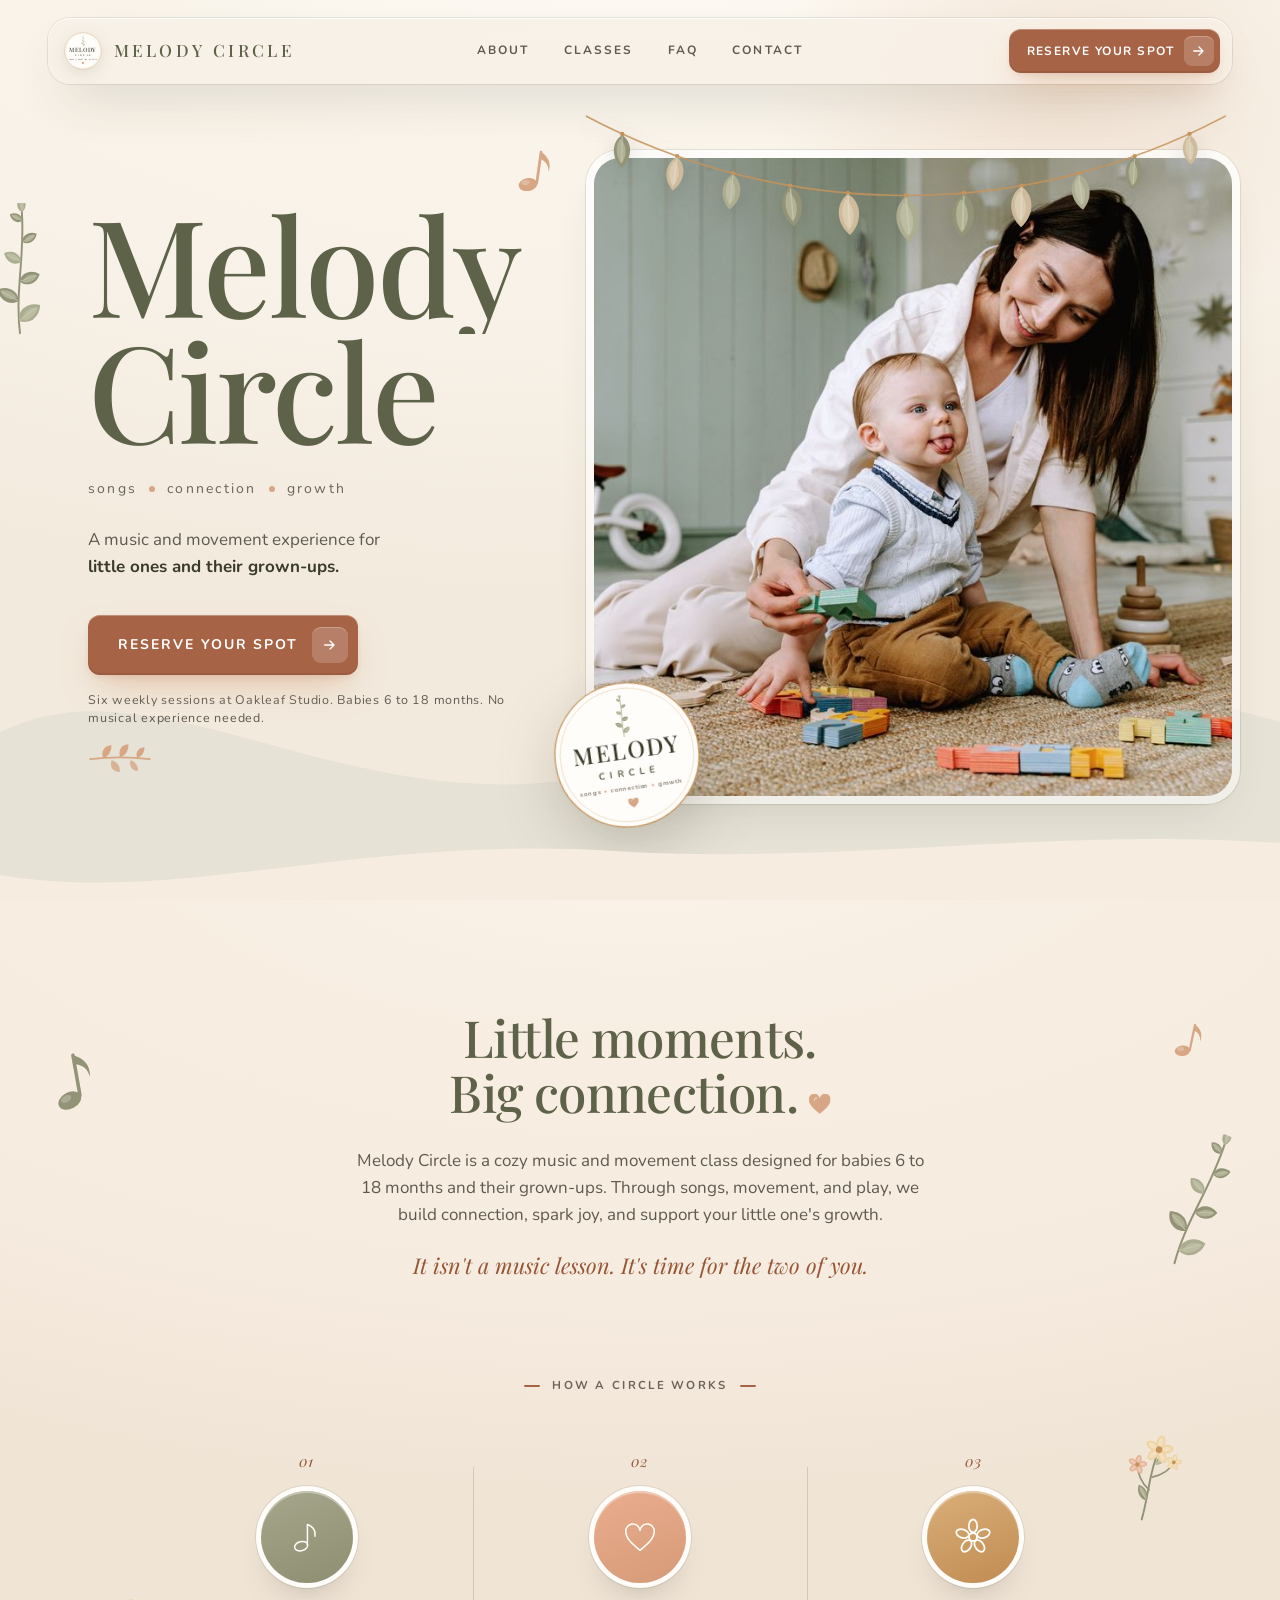
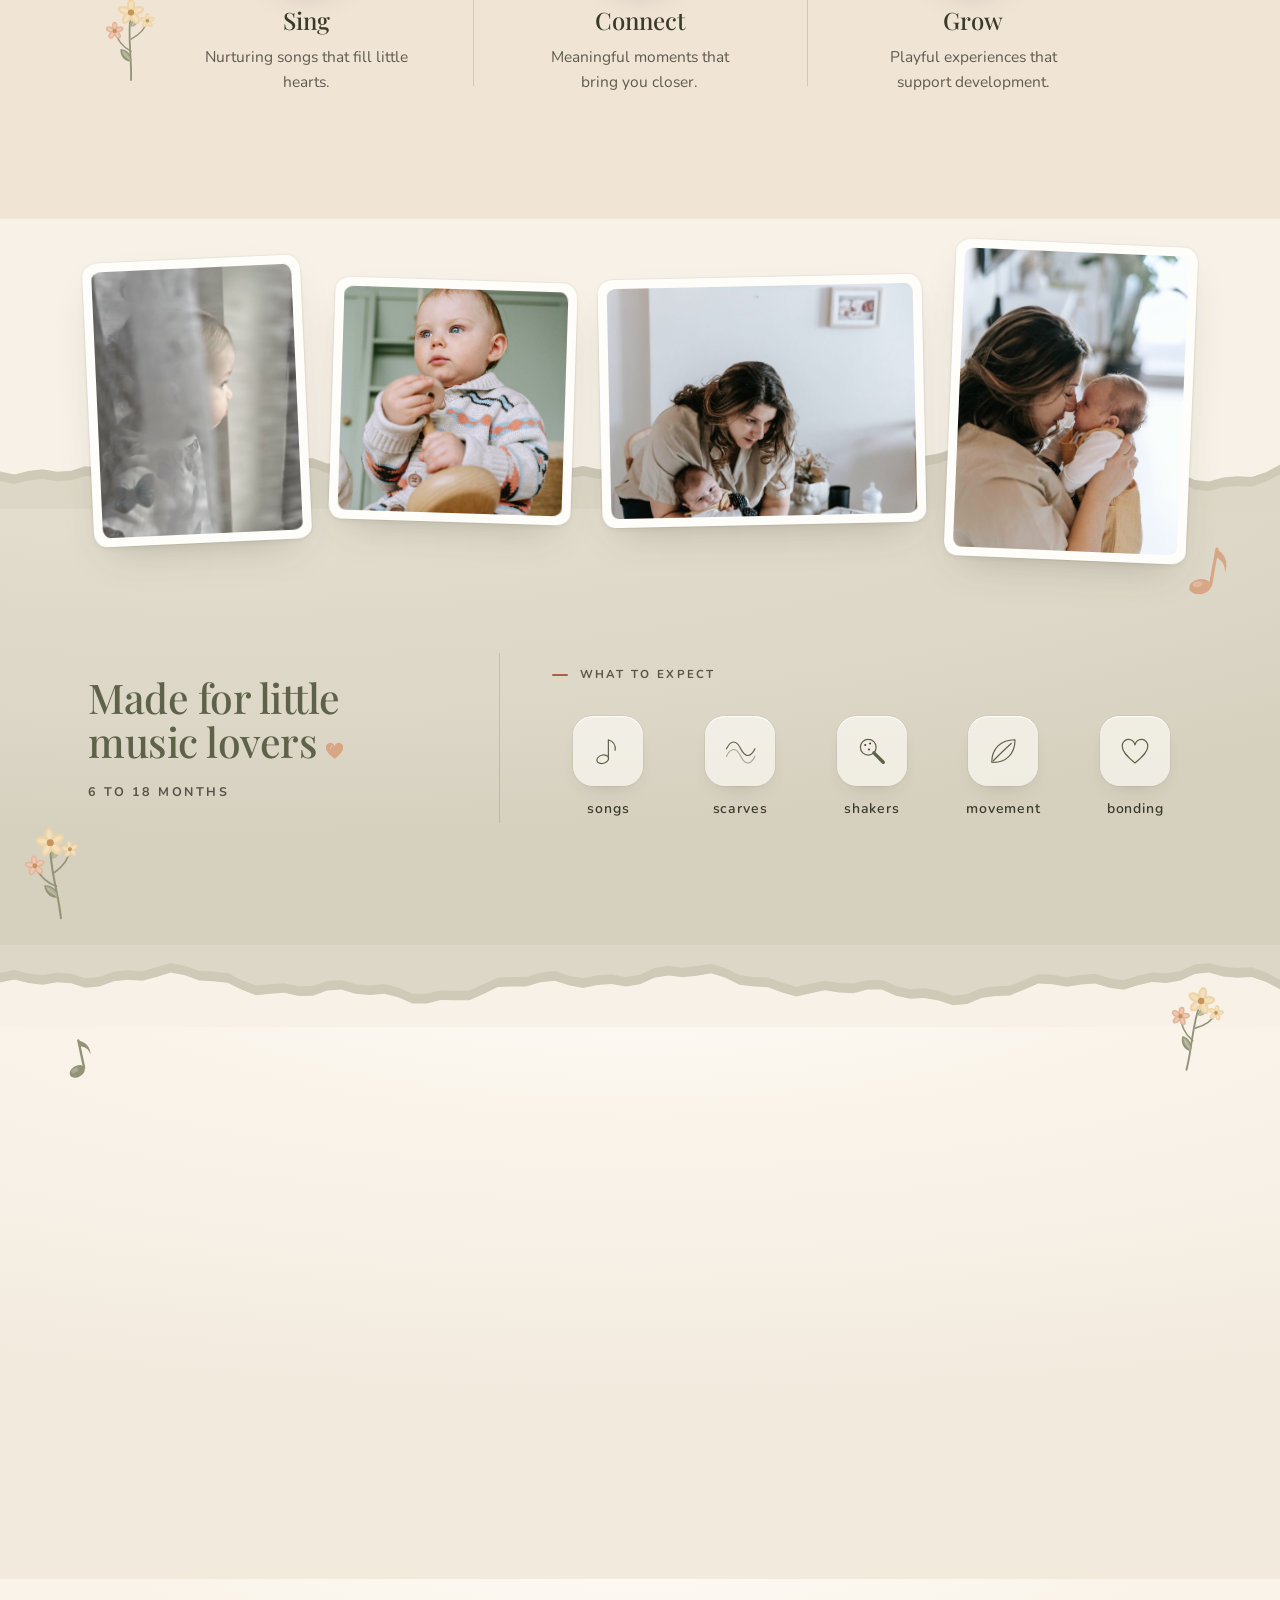
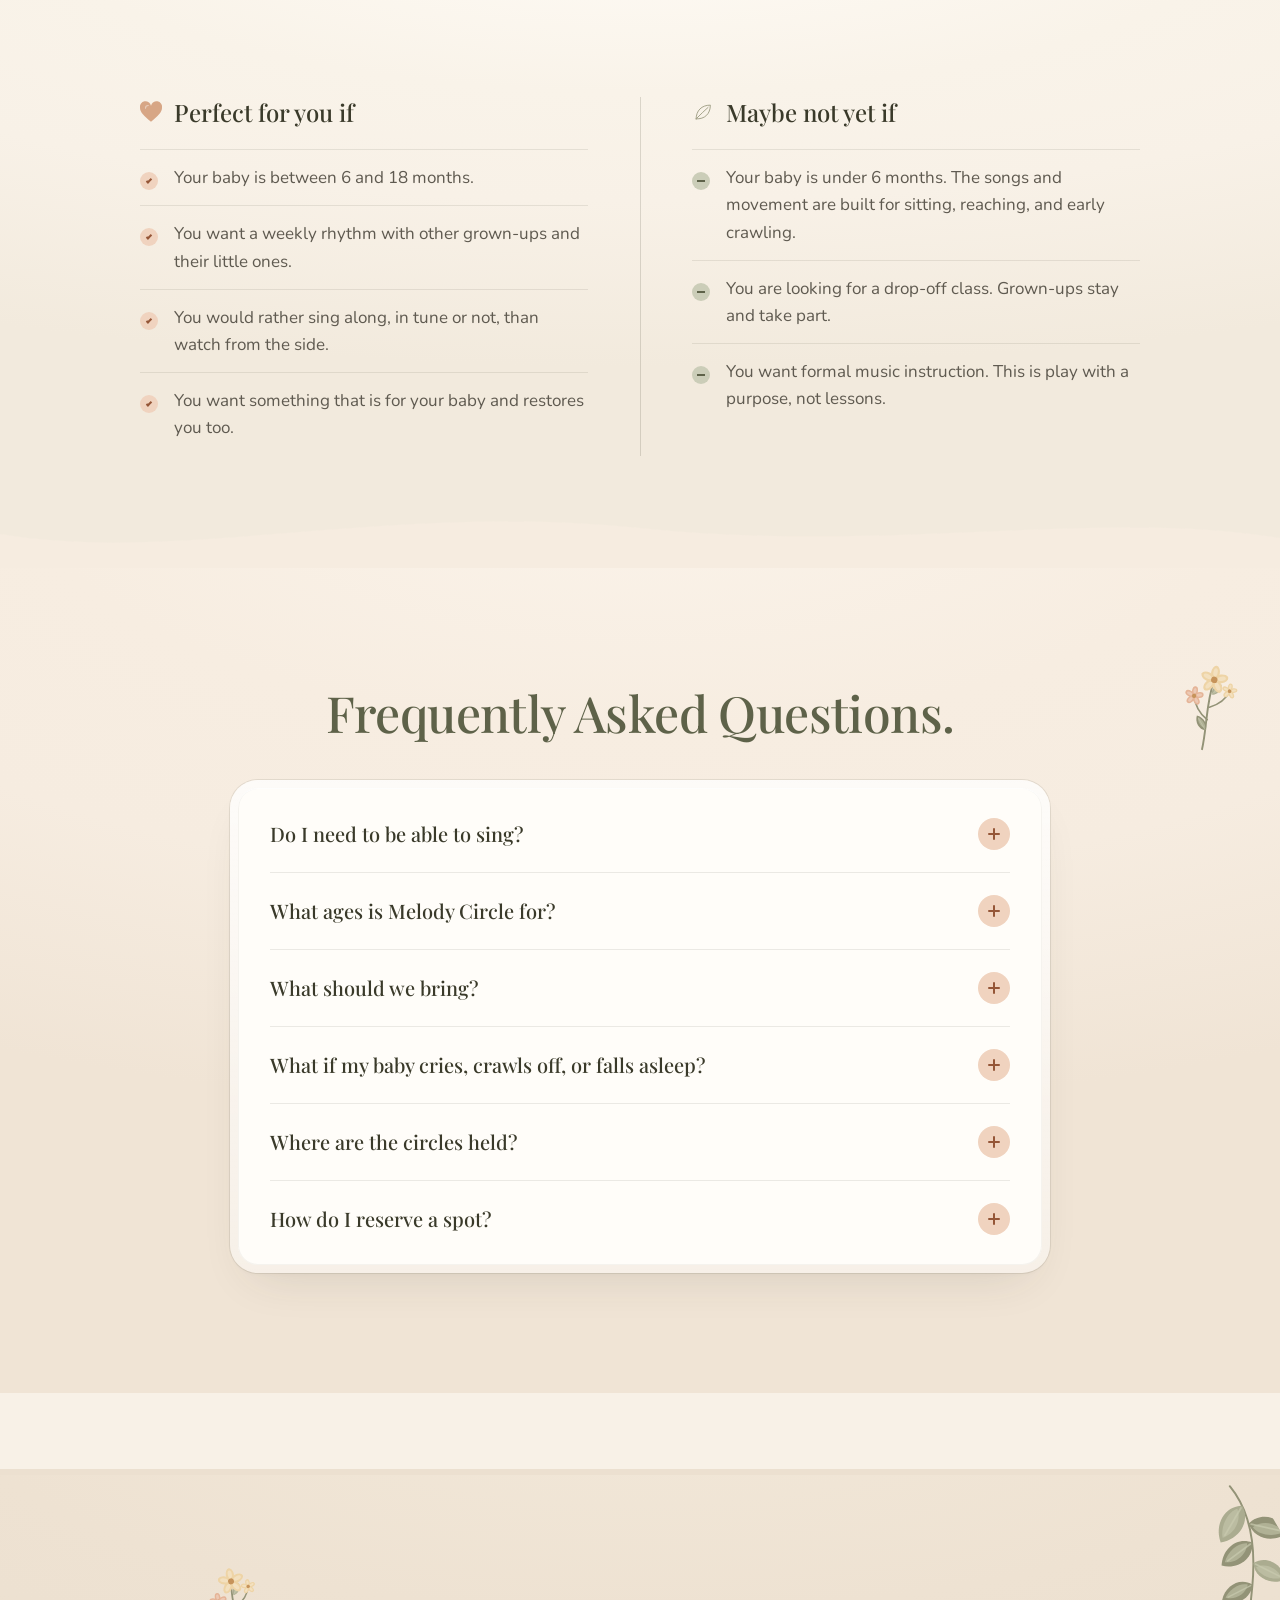
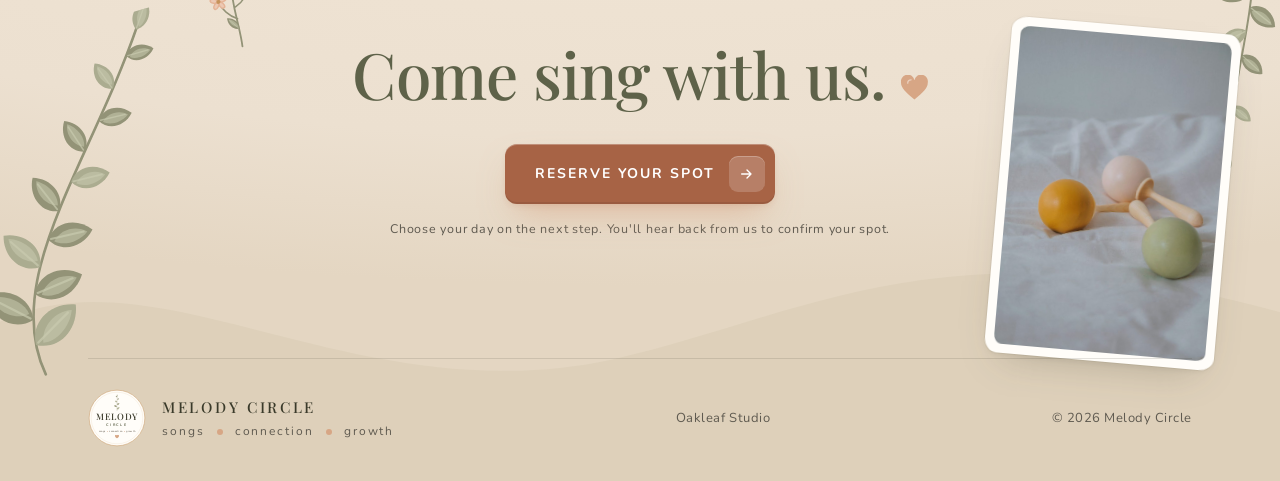
==== index.html @ f22e6881 "Homepage v2: rebuilt to the mockup. Brand-name hero, garland, hill, watercolor marks, paper prints, " ====
<!doctype html>
<html lang="en">
<head>
<meta charset="utf-8">
<meta name="viewport" content="width=device-width, initial-scale=1, viewport-fit=cover">
<title>Melody Circle · Music and movement for babies 6 to 18 months</title>
<meta name="description" content="Melody Circle is a cozy music and movement class for babies 6 to 18 months and their grown-ups. Songs, scarves, shakers, movement and bonding, weekly at Oakleaf Studio.">
<meta property="og:title" content="Melody Circle · songs, connection, growth">
<meta property="og:description" content="A music and movement experience for little ones and their grown-ups. Reserve your spot in an upcoming circle.">
<meta property="og:image" content="assets/hero.jpg">
<meta name="theme-color" content="#F8F1E7">
<link rel="icon" href="data:image/svg+xml,%3Csvg xmlns='http://www.w3.org/2000/svg' viewBox='0 0 32 30'%3E%3Cpath fill='%23D7A685' d='M16 29C6 21 0 15 0 9A8 8 0 0 1 16 6a8 8 0 0 1 16 3c0 6-6 12-16 20Z'/%3E%3C/svg%3E">
<link rel="preconnect" href="https://fonts.googleapis.com">
<link rel="preconnect" href="https://fonts.gstatic.com" crossorigin>
<link href="https://fonts.googleapis.com/css2?family=Playfair+Display:ital,wght@0,400;0,500;0,600;1,400;1,500&family=Nunito:wght@400;500;600;700&display=swap" rel="stylesheet">
<link rel="preload" as="image" href="assets/hero.jpg" media="(min-width: 641px)">
<link rel="preload" as="image" href="assets/hero-m.jpg" media="(max-width: 640px)">
<link rel="stylesheet" href="assets/home.css">
</head>
<body>

<svg width="0" height="0" style="position:absolute" aria-hidden="true" focusable="false">
<symbol id="mc-branch" viewBox="0 0 220 300">
<path d="M26 296 C 10 200, 120 120, 196 10" fill="none" stroke="#939377" stroke-width="2.4" stroke-linecap="round"/>
<g transform="translate(24.8 267.6) rotate(60.5)"><path d="M0 0 C -18.7 -11.4, -17.8 -37.4, 0 -52.0 C 17.8 -37.4, 18.7 -11.4, 0 0 Z" fill="#ABAC90" /><path d="M3.4 -6.2 C -8.4 -15.6, -9.4 -34.3, 0.9 -45.8 C 10.3 -34.3, 11.6 -15.6, 3.4 -6.2 Z" fill="#C9CAB0" opacity=".55"/><path d="M0 -3.1 L0 -41.6" stroke="#C9CAB0" stroke-width="2.2" stroke-linecap="round" opacity=".7" fill="none"/></g>
<g transform="translate(28.8 244.9) rotate(-47.2)"><path d="M0 0 C -17.8 -10.9, -16.9 -35.6, 0 -49.4 C 16.9 -35.6, 17.8 -10.9, 0 0 Z" fill="#939377" /><path d="M3.2 -5.9 C -8.0 -14.8, -8.9 -32.6, 0.9 -43.5 C 9.8 -32.6, 11.0 -14.8, 3.2 -5.9 Z" fill="#C9CAB0" opacity=".55"/><path d="M0 -3.0 L0 -39.5" stroke="#C9CAB0" stroke-width="2.1" stroke-linecap="round" opacity=".7" fill="none"/></g>
<g transform="translate(36.7 222.5) rotate(83.3)"><path d="M0 0 C -16.8 -10.3, -16.0 -33.7, 0 -46.8 C 16.0 -33.7, 16.8 -10.3, 0 0 Z" fill="#939377" /><path d="M3.0 -5.6 C -7.6 -14.0, -8.4 -30.9, 0.8 -41.2 C 9.3 -30.9, 10.4 -14.0, 3.0 -5.6 Z" fill="#C9CAB0" opacity=".55"/><path d="M0 -2.8 L0 -37.4" stroke="#C9CAB0" stroke-width="2.0" stroke-linecap="round" opacity=".7" fill="none"/></g>
<g transform="translate(48.0 200.2) rotate(-33.2)"><path d="M0 0 C -15.9 -9.7, -15.1 -31.8, 0 -44.2 C 15.1 -31.8, 15.9 -9.7, 0 0 Z" fill="#ABAC90" /><path d="M2.9 -5.3 C -7.2 -13.3, -8.0 -29.2, 0.8 -38.9 C 8.8 -29.2, 9.9 -13.3, 2.9 -5.3 Z" fill="#C9CAB0" opacity=".55"/><path d="M0 -2.7 L0 -35.4" stroke="#C9CAB0" stroke-width="1.9" stroke-linecap="round" opacity=".7" fill="none"/></g>
<g transform="translate(62.2 177.9) rotate(93.0)"><path d="M0 0 C -15.0 -9.2, -14.2 -30.0, 0 -41.6 C 14.2 -30.0, 15.0 -9.2, 0 0 Z" fill="#939377" /><path d="M2.7 -5.0 C -6.7 -12.5, -7.5 -27.5, 0.7 -36.6 C 8.2 -27.5, 9.3 -12.5, 2.7 -5.0 Z" fill="#C9CAB0" opacity=".55"/><path d="M0 -2.5 L0 -33.3" stroke="#C9CAB0" stroke-width="1.8" stroke-linecap="round" opacity=".7" fill="none"/></g>
<g transform="translate(78.6 155.5) rotate(-21.9)"><path d="M0 0 C -14.0 -8.6, -13.3 -28.1, 0 -39.0 C 13.3 -28.1, 14.0 -8.6, 0 0 Z" fill="#939377" /><path d="M2.5 -4.7 C -6.3 -11.7, -7.0 -25.7, 0.7 -34.3 C 7.7 -25.7, 8.7 -11.7, 2.5 -4.7 Z" fill="#C9CAB0" opacity=".55"/><path d="M0 -2.3 L0 -31.2" stroke="#C9CAB0" stroke-width="1.7" stroke-linecap="round" opacity=".7" fill="none"/></g>
<g transform="translate(96.9 132.8) rotate(92.3)"><path d="M0 0 C -13.1 -8.0, -12.4 -26.2, 0 -36.4 C 12.4 -26.2, 13.1 -8.0, 0 0 Z" fill="#ABAC90" /><path d="M2.4 -4.4 C -5.9 -10.9, -6.6 -24.0, 0.7 -32.0 C 7.2 -24.0, 8.1 -10.9, 2.4 -4.4 Z" fill="#C9CAB0" opacity=".55"/><path d="M0 -2.2 L0 -29.1" stroke="#C9CAB0" stroke-width="1.6" stroke-linecap="round" opacity=".7" fill="none"/></g>
<g transform="translate(116.4 109.6) rotate(-17.5)"><path d="M0 0 C -12.2 -7.4, -11.6 -24.3, 0 -33.8 C 11.6 -24.3, 12.2 -7.4, 0 0 Z" fill="#939377" /><path d="M2.2 -4.1 C -5.5 -10.1, -6.1 -22.3, 0.6 -29.7 C 6.7 -22.3, 7.5 -10.1, 2.2 -4.1 Z" fill="#C9CAB0" opacity=".55"/><path d="M0 -2.0 L0 -27.0" stroke="#C9CAB0" stroke-width="1.5" stroke-linecap="round" opacity=".7" fill="none"/></g>
<g transform="translate(136.6 85.8) rotate(92.7)"><path d="M0 0 C -11.2 -6.9, -10.7 -22.5, 0 -31.2 C 10.7 -22.5, 11.2 -6.9, 0 0 Z" fill="#939377" /><path d="M2.0 -3.7 C -5.1 -9.4, -5.6 -20.6, 0.6 -27.5 C 6.2 -20.6, 7.0 -9.4, 2.0 -3.7 Z" fill="#C9CAB0" opacity=".55"/><path d="M0 -1.9 L0 -25.0" stroke="#C9CAB0" stroke-width="1.3" stroke-linecap="round" opacity=".7" fill="none"/></g>
<g transform="translate(157.1 61.3) rotate(-19.6)"><path d="M0 0 C -10.3 -6.3, -9.8 -20.6, 0 -28.6 C 9.8 -20.6, 10.3 -6.3, 0 0 Z" fill="#ABAC90" /><path d="M1.9 -3.4 C -4.6 -8.6, -5.1 -18.9, 0.5 -25.2 C 5.7 -18.9, 6.4 -8.6, 1.9 -3.4 Z" fill="#C9CAB0" opacity=".55"/><path d="M0 -1.7 L0 -22.9" stroke="#C9CAB0" stroke-width="1.2" stroke-linecap="round" opacity=".7" fill="none"/></g>
<g transform="translate(177.2 35.8) rotate(90.2)"><path d="M0 0 C -9.4 -5.7, -8.9 -18.7, 0 -26.0 C 8.9 -18.7, 9.4 -5.7, 0 0 Z" fill="#939377" /><path d="M1.7 -3.1 C -4.2 -7.8, -4.7 -17.2, 0.5 -22.9 C 5.1 -17.2, 5.8 -7.8, 1.7 -3.1 Z" fill="#C9CAB0" opacity=".55"/><path d="M0 -1.6 L0 -20.8" stroke="#C9CAB0" stroke-width="1.1" stroke-linecap="round" opacity=".7" fill="none"/></g>
<g transform="translate(192.6 14.9) rotate(35.2)"><path d="M0 0 C -9.8 -6.3, -9.3 -20.6, 0 -28.6 C 9.3 -20.6, 9.8 -6.3, 0 0 Z" fill="#ABAC90" /><path d="M1.8 -3.4 C -4.4 -8.6, -4.9 -18.9, 0.5 -25.2 C 5.4 -18.9, 6.1 -8.6, 1.8 -3.4 Z" fill="#C9CAB0" opacity=".55"/><path d="M0 -1.7 L0 -22.9" stroke="#C9CAB0" stroke-width="1.2" stroke-linecap="round" opacity=".7" fill="none"/></g>
</symbol>
<symbol id="mc-sprig" viewBox="0 0 100 150">
<path class="sp-stem" d="M50 148 C 44 100, 56 60, 52 8" fill="none" stroke="#939377" stroke-width="2.2" stroke-linecap="round"/>
<g transform="translate(48.7 133.8) rotate(53.7)" class="sp-leaf" style="--i:0"><path d="M0 0 C -11.4 -6.6, -10.8 -21.6, 0 -30.0 C 10.8 -21.6, 11.4 -6.6, 0 0 Z" fill="#ABAC90" /><path d="M2.1 -3.6 C -5.1 -9.0, -5.7 -19.8, 0.6 -26.4 C 6.3 -19.8, 7.1 -9.0, 2.1 -3.6 Z" fill="#C9CAB0" opacity=".55"/><path d="M0 -1.8 L0 -24.0" stroke="#C9CAB0" stroke-width="1.4" stroke-linecap="round" opacity=".7" fill="none"/></g>
<g transform="translate(48.4 111.3) rotate(-61.5)" class="sp-leaf" style="--i:1"><path d="M0 0 C -10.3 -6.0, -9.8 -19.6, 0 -27.2 C 9.8 -19.6, 10.3 -6.0, 0 0 Z" fill="#939377" /><path d="M1.9 -3.3 C -4.7 -8.2, -5.2 -18.0, 0.5 -23.9 C 5.7 -18.0, 6.4 -8.2, 1.9 -3.3 Z" fill="#C9CAB0" opacity=".55"/><path d="M0 -1.6 L0 -21.8" stroke="#C9CAB0" stroke-width="1.2" stroke-linecap="round" opacity=".7" fill="none"/></g>
<g transform="translate(49.5 89.2) rotate(70.0)" class="sp-leaf" style="--i:2"><path d="M0 0 C -9.3 -5.4, -8.8 -17.6, 0 -24.4 C 8.8 -17.6, 9.3 -5.4, 0 0 Z" fill="#939377" /><path d="M1.7 -2.9 C -4.2 -7.3, -4.6 -16.1, 0.5 -21.5 C 5.1 -16.1, 5.7 -7.3, 1.7 -2.9 Z" fill="#C9CAB0" opacity=".55"/><path d="M0 -1.5 L0 -19.5" stroke="#C9CAB0" stroke-width="1.1" stroke-linecap="round" opacity=".7" fill="none"/></g>
<g transform="translate(51.2 67.0) rotate(-62.2)" class="sp-leaf" style="--i:3"><path d="M0 0 C -8.2 -4.8, -7.8 -15.6, 0 -21.6 C 7.8 -15.6, 8.2 -4.8, 0 0 Z" fill="#ABAC90" /><path d="M1.5 -2.6 C -3.7 -6.5, -4.1 -14.3, 0.4 -19.0 C 4.5 -14.3, 5.1 -6.5, 1.5 -2.6 Z" fill="#C9CAB0" opacity=".55"/><path d="M0 -1.3 L0 -17.3" stroke="#C9CAB0" stroke-width="1.0" stroke-linecap="round" opacity=".7" fill="none"/></g>
<g transform="translate(52.6 44.2) rotate(60.8)" class="sp-leaf" style="--i:4"><path d="M0 0 C -7.1 -4.1, -6.8 -13.5, 0 -18.8 C 6.8 -13.5, 7.1 -4.1, 0 0 Z" fill="#939377" /><path d="M1.3 -2.3 C -3.2 -5.6, -3.6 -12.4, 0.4 -16.5 C 3.9 -12.4, 4.4 -5.6, 1.3 -2.3 Z" fill="#C9CAB0" opacity=".55"/><path d="M0 -1.1 L0 -15.0" stroke="#C9CAB0" stroke-width="0.9" stroke-linecap="round" opacity=".7" fill="none"/></g>
<g transform="translate(52.7 20.3) rotate(-62.4)" class="sp-leaf" style="--i:5"><path d="M0 0 C -6.1 -3.5, -5.8 -11.5, 0 -16.0 C 5.8 -11.5, 6.1 -3.5, 0 0 Z" fill="#939377" /><path d="M1.1 -1.9 C -2.7 -4.8, -3.0 -10.6, 0.3 -14.1 C 3.3 -10.6, 3.8 -4.8, 1.1 -1.9 Z" fill="#C9CAB0" opacity=".55"/><path d="M0 -1.0 L0 -12.8" stroke="#C9CAB0" stroke-width="0.8" stroke-linecap="round" opacity=".7" fill="none"/></g>
<g transform="translate(52.2 10.3) rotate(-3.9)" class="sp-leaf" style="--i:6"><path d="M0 0 C -6.4 -3.9, -6.1 -12.7, 0 -17.6 C 6.1 -12.7, 6.4 -3.9, 0 0 Z" fill="#ABAC90" /><path d="M1.1 -2.1 C -2.9 -5.3, -3.2 -11.6, 0.3 -15.5 C 3.5 -11.6, 4.0 -5.3, 1.1 -2.1 Z" fill="#C9CAB0" opacity=".55"/><path d="M0 -1.1 L0 -14.1" stroke="#C9CAB0" stroke-width="0.8" stroke-linecap="round" opacity=".7" fill="none"/></g>
</symbol>
<symbol id="mc-flowers" viewBox="0 0 60 90">
<path d="M30 88 C 31 66, 26 44, 30 22" fill="none" stroke="#939377" stroke-width="1.8" stroke-linecap="round"/>
<path d="M30 60 C 22 56, 16 48, 14 40" fill="none" stroke="#939377" stroke-width="1.5" stroke-linecap="round"/>
<path d="M30 48 C 38 44, 44 38, 46 30" fill="none" stroke="#939377" stroke-width="1.5" stroke-linecap="round"/>
<g transform="translate(30 70) rotate(-40)"><path d="M0 0 C -5.0 -3.5, -4.8 -11.5, 0 -16.0 C 4.8 -11.5, 5.0 -3.5, 0 0 Z" fill="#939377" /><path d="M0.9 -1.9 C -2.2 -4.8, -2.5 -10.6, 0.2 -14.1 C 2.8 -10.6, 3.1 -4.8, 0.9 -1.9 Z" fill="#C9CAB0" opacity=".55"/><path d="M0 -1.0 L0 -12.8" stroke="#C9CAB0" stroke-width="0.8" stroke-linecap="round" opacity=".7" fill="none"/></g>
<g transform="translate(30 36) rotate(35)"><path d="M0 0 C -4.0 -2.9, -3.8 -9.4, 0 -13.0 C 3.8 -9.4, 4.0 -2.9, 0 0 Z" fill="#ABAC90" /><path d="M0.7 -1.6 C -1.8 -3.9, -2.0 -8.6, 0.2 -11.4 C 2.2 -8.6, 2.5 -3.9, 0.7 -1.6 Z" fill="#C9CAB0" opacity=".55"/><path d="M0 -0.8 L0 -10.4" stroke="#C9CAB0" stroke-width="0.8" stroke-linecap="round" opacity=".7" fill="none"/></g>
<g transform="translate(30 22)"><g class=""><ellipse cx="0" cy="-6.5" rx="4.1" ry="6.8" transform="rotate(0)" fill="#EED4A6"/><ellipse cx="0" cy="-7.0" rx="2.0" ry="4.0" transform="rotate(0)" fill="#FFFFFF" opacity=".28"/><ellipse cx="0" cy="-6.5" rx="4.1" ry="6.8" transform="rotate(72)" fill="#EED4A6"/><ellipse cx="0" cy="-7.0" rx="2.0" ry="4.0" transform="rotate(72)" fill="#FFFFFF" opacity=".28"/><ellipse cx="0" cy="-6.5" rx="4.1" ry="6.8" transform="rotate(144)" fill="#EED4A6"/><ellipse cx="0" cy="-7.0" rx="2.0" ry="4.0" transform="rotate(144)" fill="#FFFFFF" opacity=".28"/><ellipse cx="0" cy="-6.5" rx="4.1" ry="6.8" transform="rotate(216)" fill="#EED4A6"/><ellipse cx="0" cy="-7.0" rx="2.0" ry="4.0" transform="rotate(216)" fill="#FFFFFF" opacity=".28"/><ellipse cx="0" cy="-6.5" rx="4.1" ry="6.8" transform="rotate(288)" fill="#EED4A6"/><ellipse cx="0" cy="-7.0" rx="2.0" ry="4.0" transform="rotate(288)" fill="#FFFFFF" opacity=".28"/><circle r="3.0" fill="#C6935A"/></g></g>
<g transform="translate(14 40)"><g class=""><ellipse cx="0" cy="-4.4" rx="2.8" ry="4.6" transform="rotate(0)" fill="#E5B497"/><ellipse cx="0" cy="-4.8" rx="1.4" ry="2.7" transform="rotate(0)" fill="#FFFFFF" opacity=".28"/><ellipse cx="0" cy="-4.4" rx="2.8" ry="4.6" transform="rotate(72)" fill="#E5B497"/><ellipse cx="0" cy="-4.8" rx="1.4" ry="2.7" transform="rotate(72)" fill="#FFFFFF" opacity=".28"/><ellipse cx="0" cy="-4.4" rx="2.8" ry="4.6" transform="rotate(144)" fill="#E5B497"/><ellipse cx="0" cy="-4.8" rx="1.4" ry="2.7" transform="rotate(144)" fill="#FFFFFF" opacity=".28"/><ellipse cx="0" cy="-4.4" rx="2.8" ry="4.6" transform="rotate(216)" fill="#E5B497"/><ellipse cx="0" cy="-4.8" rx="1.4" ry="2.7" transform="rotate(216)" fill="#FFFFFF" opacity=".28"/><ellipse cx="0" cy="-4.4" rx="2.8" ry="4.6" transform="rotate(288)" fill="#E5B497"/><ellipse cx="0" cy="-4.8" rx="1.4" ry="2.7" transform="rotate(288)" fill="#FFFFFF" opacity=".28"/><circle r="2.0" fill="#C6935A"/></g></g>
<g transform="translate(46 30)"><g class=""><ellipse cx="0" cy="-3.6" rx="2.3" ry="3.8" transform="rotate(0)" fill="#EED4A6"/><ellipse cx="0" cy="-3.9" rx="1.1" ry="2.2" transform="rotate(0)" fill="#FFFFFF" opacity=".28"/><ellipse cx="0" cy="-3.6" rx="2.3" ry="3.8" transform="rotate(72)" fill="#EED4A6"/><ellipse cx="0" cy="-3.9" rx="1.1" ry="2.2" transform="rotate(72)" fill="#FFFFFF" opacity=".28"/><ellipse cx="0" cy="-3.6" rx="2.3" ry="3.8" transform="rotate(144)" fill="#EED4A6"/><ellipse cx="0" cy="-3.9" rx="1.1" ry="2.2" transform="rotate(144)" fill="#FFFFFF" opacity=".28"/><ellipse cx="0" cy="-3.6" rx="2.3" ry="3.8" transform="rotate(216)" fill="#EED4A6"/><ellipse cx="0" cy="-3.9" rx="1.1" ry="2.2" transform="rotate(216)" fill="#FFFFFF" opacity=".28"/><ellipse cx="0" cy="-3.6" rx="2.3" ry="3.8" transform="rotate(288)" fill="#EED4A6"/><ellipse cx="0" cy="-3.9" rx="1.1" ry="2.2" transform="rotate(288)" fill="#FFFFFF" opacity=".28"/><circle r="1.7" fill="#C6935A"/></g></g>
</symbol>
<symbol id="mc-garland" viewBox="0 0 640 150">
<path d="M0 4 C 200 110, 440 110, 640 4" fill="none" stroke="#C6935A" stroke-width="1.6" stroke-linecap="round" opacity=".85"/>
<circle cx="36.4" cy="21.9" r="2.2" fill="#C6935A"/>
<g transform="translate(36.4 22.9)"><g class="gl" style="--i:0"><g transform="rotate(181.2)"><path d="M0 0 C -11.1 -7.2, -10.6 -23.5, 0 -32.7 C 10.6 -23.5, 11.1 -7.2, 0 0 Z" fill="#939377" /><path d="M2.0 -3.9 C -5.0 -9.8, -5.6 -21.6, 0.6 -28.8 C 6.1 -21.6, 6.9 -9.8, 2.0 -3.9 Z" fill="#C9CAB0" opacity=".55"/><path d="M0 -2.0 L0 -26.1" stroke="#C9CAB0" stroke-width="1.3" stroke-linecap="round" opacity=".7" fill="none"/></g></g></g>
<circle cx="91.2" cy="44.1" r="2.2" fill="#C6935A"/>
<g transform="translate(91.2 45.1)"><g class="gl" style="--i:1"><g transform="rotate(187.6)"><path d="M0 0 C -11.5 -7.4, -10.9 -24.3, 0 -33.7 C 10.9 -24.3, 11.5 -7.4, 0 0 Z" fill="#CDBB9C" /><path d="M2.1 -4.0 C -5.2 -10.1, -5.7 -22.2, 0.6 -29.7 C 6.3 -22.2, 7.1 -10.1, 2.1 -4.0 Z" fill="#E6DAC4" opacity=".55"/><path d="M0 -2.0 L0 -27.0" stroke="#E6DAC4" stroke-width="1.4" stroke-linecap="round" opacity=".7" fill="none"/></g></g></g>
<circle cx="147.2" cy="61.3" r="2.2" fill="#C6935A"/>
<g transform="translate(147.2 62.3)"><g class="gl" style="--i:2"><g transform="rotate(185.7)"><path d="M0 0 C -12.1 -7.8, -11.5 -25.6, 0 -35.5 C 11.5 -25.6, 12.1 -7.8, 0 0 Z" fill="#ABAC90" /><path d="M2.2 -4.3 C -5.4 -10.7, -6.0 -23.4, 0.6 -31.2 C 6.6 -23.4, 7.5 -10.7, 2.2 -4.3 Z" fill="#C9CAB0" opacity=".55"/><path d="M0 -2.1 L0 -28.4" stroke="#C9CAB0" stroke-width="1.4" stroke-linecap="round" opacity=".7" fill="none"/></g></g></g>
<circle cx="204.3" cy="73.6" r="2.2" fill="#C6935A"/>
<g transform="translate(204.3 74.6)"><g class="gl" style="--i:3"><g transform="rotate(174.3)"><path d="M0 0 C -13.6 -8.8, -12.9 -28.8, 0 -40.1 C 12.9 -28.8, 13.6 -8.8, 0 0 Z" fill="#939377" /><path d="M2.5 -4.8 C -6.1 -12.0, -6.8 -26.4, 0.7 -35.3 C 7.5 -26.4, 8.4 -12.0, 2.5 -4.8 Z" fill="#C9CAB0" opacity=".55"/><path d="M0 -2.4 L0 -32.1" stroke="#C9CAB0" stroke-width="1.6" stroke-linecap="round" opacity=".7" fill="none"/></g></g></g>
<circle cx="262.0" cy="81.0" r="2.2" fill="#C6935A"/>
<g transform="translate(262.0 82.0)"><g class="gl" style="--i:4"><g transform="rotate(176.9)"><path d="M0 0 C -13.9 -9.0, -13.2 -29.5, 0 -41.0 C 13.2 -29.5, 13.9 -9.0, 0 0 Z" fill="#CDBB9C" /><path d="M2.5 -4.9 C -6.3 -12.3, -7.0 -27.1, 0.7 -36.1 C 7.7 -27.1, 8.6 -12.3, 2.5 -4.9 Z" fill="#E6DAC4" opacity=".55"/><path d="M0 -2.5 L0 -32.8" stroke="#E6DAC4" stroke-width="1.7" stroke-linecap="round" opacity=".7" fill="none"/></g></g></g>
<circle cx="320.0" cy="83.5" r="2.2" fill="#C6935A"/>
<g transform="translate(320.0 84.5)"><g class="gl" style="--i:5"><g transform="rotate(174.9)"><path d="M0 0 C -15.6 -10.1, -14.8 -33.0, 0 -45.9 C 14.8 -33.0, 15.6 -10.1, 0 0 Z" fill="#ABAC90" /><path d="M2.8 -5.5 C -7.0 -13.8, -7.8 -30.3, 0.8 -40.4 C 8.6 -30.3, 9.7 -13.8, 2.8 -5.5 Z" fill="#C9CAB0" opacity=".55"/><path d="M0 -2.8 L0 -36.7" stroke="#C9CAB0" stroke-width="1.9" stroke-linecap="round" opacity=".7" fill="none"/></g></g></g>
<circle cx="378.0" cy="81.0" r="2.2" fill="#C6935A"/>
<g transform="translate(378.0 82.0)"><g class="gl" style="--i:6"><g transform="rotate(182.2)"><path d="M0 0 C -14.9 -9.6, -14.1 -31.5, 0 -43.8 C 14.1 -31.5, 14.9 -9.6, 0 0 Z" fill="#939377" /><path d="M2.7 -5.3 C -6.7 -13.1, -7.4 -28.9, 0.7 -38.5 C 8.2 -28.9, 9.2 -13.1, 2.7 -5.3 Z" fill="#C9CAB0" opacity=".55"/><path d="M0 -2.6 L0 -35.0" stroke="#C9CAB0" stroke-width="1.8" stroke-linecap="round" opacity=".7" fill="none"/></g></g></g>
<circle cx="435.7" cy="73.6" r="2.2" fill="#C6935A"/>
<g transform="translate(435.7 74.6)"><g class="gl" style="--i:7"><g transform="rotate(180.8)"><path d="M0 0 C -13.8 -8.9, -13.1 -29.2, 0 -40.6 C 13.1 -29.2, 13.8 -8.9, 0 0 Z" fill="#CDBB9C" /><path d="M2.5 -4.9 C -6.2 -12.2, -6.9 -26.8, 0.7 -35.7 C 7.6 -26.8, 8.6 -12.2, 2.5 -4.9 Z" fill="#E6DAC4" opacity=".55"/><path d="M0 -2.4 L0 -32.4" stroke="#E6DAC4" stroke-width="1.7" stroke-linecap="round" opacity=".7" fill="none"/></g></g></g>
<circle cx="492.8" cy="61.3" r="2.2" fill="#C6935A"/>
<g transform="translate(492.8 62.3)"><g class="gl" style="--i:8"><g transform="rotate(173.0)"><path d="M0 0 C -12.1 -7.8, -11.5 -25.6, 0 -35.6 C 11.5 -25.6, 12.1 -7.8, 0 0 Z" fill="#ABAC90" /><path d="M2.2 -4.3 C -5.4 -10.7, -6.1 -23.5, 0.6 -31.3 C 6.7 -23.5, 7.5 -10.7, 2.2 -4.3 Z" fill="#C9CAB0" opacity=".55"/><path d="M0 -2.1 L0 -28.5" stroke="#C9CAB0" stroke-width="1.5" stroke-linecap="round" opacity=".7" fill="none"/></g></g></g>
<circle cx="548.8" cy="44.1" r="2.2" fill="#C6935A"/>
<g transform="translate(548.8 45.1)"><g class="gl" style="--i:9"><g transform="rotate(182.9)"><path d="M0 0 C -11.1 -7.2, -10.5 -23.4, 0 -32.6 C 10.5 -23.4, 11.1 -7.2, 0 0 Z" fill="#939377" /><path d="M2.0 -3.9 C -5.0 -9.8, -5.5 -21.5, 0.6 -28.7 C 6.1 -21.5, 6.9 -9.8, 2.0 -3.9 Z" fill="#C9CAB0" opacity=".55"/><path d="M0 -2.0 L0 -26.0" stroke="#C9CAB0" stroke-width="1.3" stroke-linecap="round" opacity=".7" fill="none"/></g></g></g>
<circle cx="603.6" cy="21.9" r="2.2" fill="#C6935A"/>
<g transform="translate(603.6 22.9)"><g class="gl" style="--i:10"><g transform="rotate(177.0)"><path d="M0 0 C -10.1 -6.5, -9.5 -21.3, 0 -29.6 C 9.5 -21.3, 10.1 -6.5, 0 0 Z" fill="#CDBB9C" /><path d="M1.8 -3.5 C -4.5 -8.9, -5.0 -19.5, 0.5 -26.0 C 5.5 -19.5, 6.2 -8.9, 1.8 -3.5 Z" fill="#E6DAC4" opacity=".55"/><path d="M0 -1.8 L0 -23.7" stroke="#E6DAC4" stroke-width="1.2" stroke-linecap="round" opacity=".7" fill="none"/></g></g></g>
</symbol>
<symbol id="mc-torn" viewBox="0 0 1440 60" preserveAspectRatio="none">
<path d="M0 60 L0 24.8 L16 27.6 L32 24.3 L48 22.8 L64 25.1 L80 24.1 L96 20.0 L112 21.0 L128 26.1 L144 27.4 L160 26.5 L176 30.1 L192 34.2 L208 31.6 L224 26.8 L240 26.1 L256 24.7 L272 18.0 L288 13.0 L304 14.3 L320 15.2 L336 12.3 L352 12.5 L368 17.3 L384 18.3 L400 14.3 L416 13.1 L432 14.4 L448 11.1 L464 5.2 L480 5.2 L496 8.5 L512 8.2 L528 8.1 L544 14.1 L560 20.6 L576 21.1 L592 21.1 L608 25.1 L624 26.6 L640 22.2 L656 19.8 L672 22.6 L688 23.4 L704 21.0 L720 23.1 L736 29.4 L752 31.5 L768 29.7 L784 31.2 L800 33.5 L816 29.4 L832 22.8 L848 21.1 L864 20.5 L880 15.5 L896 11.8 L912 14.7 L928 17.5 L944 15.4 L960 14.8 L976 18.3 L992 18.2 L1008 12.5 L1024 9.5 L1040 10.4 L1056 8.0 L1072 3.5 L1088 4.8 L1104 10.4 L1120 12.3 L1136 12.7 L1152 18.1 L1168 23.8 L1184 23.1 L1200 20.8 L1216 22.9 L1232 24.0 L1248 19.9 L1264 18.0 L1280 22.2 L1296 25.3 L1312 24.4 L1328 26.7 L1344 32.8 L1360 34.2 L1376 30.5 L1392 29.4 L1408 30.1 L1424 25.5 L1440 18.4 L1440 60 Z" fill="#CFC9B7"/>
<path d="M0 60 L0 33.8 L16 36.6 L32 33.3 L48 31.8 L64 34.1 L80 33.1 L96 29.0 L112 30.0 L128 35.1 L144 36.4 L160 35.5 L176 39.1 L192 43.2 L208 40.6 L224 35.8 L240 35.1 L256 33.7 L272 27.0 L288 22.0 L304 23.3 L320 24.2 L336 21.3 L352 21.5 L368 26.3 L384 27.3 L400 23.3 L416 22.1 L432 23.4 L448 20.1 L464 14.2 L480 14.2 L496 17.5 L512 17.2 L528 17.1 L544 23.1 L560 29.6 L576 30.1 L592 30.1 L608 34.1 L624 35.6 L640 31.2 L656 28.8 L672 31.6 L688 32.4 L704 30.0 L720 32.1 L736 38.4 L752 40.5 L768 38.7 L784 40.2 L800 42.5 L816 38.4 L832 31.8 L848 30.1 L864 29.5 L880 24.5 L896 20.8 L912 23.7 L928 26.5 L944 24.4 L960 23.8 L976 27.3 L992 27.2 L1008 21.5 L1024 18.5 L1040 19.4 L1056 17.0 L1072 12.5 L1088 13.8 L1104 19.4 L1120 21.3 L1136 21.7 L1152 27.1 L1168 32.8 L1184 32.1 L1200 29.8 L1216 31.9 L1232 33.0 L1248 28.9 L1264 27.0 L1280 31.2 L1296 34.3 L1312 33.4 L1328 35.7 L1344 41.8 L1360 43.2 L1376 39.5 L1392 38.4 L1408 39.1 L1424 34.5 L1440 27.4 L1440 60 Z" fill="#DDD7C7"/>
</symbol>
<symbol id="mc-torn-oat" viewBox="0 0 1440 60" preserveAspectRatio="none">
<path d="M0 60 L0 24.8 L16 27.6 L32 24.3 L48 22.8 L64 25.1 L80 24.1 L96 20.0 L112 21.0 L128 26.1 L144 27.4 L160 26.5 L176 30.1 L192 34.2 L208 31.6 L224 26.8 L240 26.1 L256 24.7 L272 18.0 L288 13.0 L304 14.3 L320 15.2 L336 12.3 L352 12.5 L368 17.3 L384 18.3 L400 14.3 L416 13.1 L432 14.4 L448 11.1 L464 5.2 L480 5.2 L496 8.5 L512 8.2 L528 8.1 L544 14.1 L560 20.6 L576 21.1 L592 21.1 L608 25.1 L624 26.6 L640 22.2 L656 19.8 L672 22.6 L688 23.4 L704 21.0 L720 23.1 L736 29.4 L752 31.5 L768 29.7 L784 31.2 L800 33.5 L816 29.4 L832 22.8 L848 21.1 L864 20.5 L880 15.5 L896 11.8 L912 14.7 L928 17.5 L944 15.4 L960 14.8 L976 18.3 L992 18.2 L1008 12.5 L1024 9.5 L1040 10.4 L1056 8.0 L1072 3.5 L1088 4.8 L1104 10.4 L1120 12.3 L1136 12.7 L1152 18.1 L1168 23.8 L1184 23.1 L1200 20.8 L1216 22.9 L1232 24.0 L1248 19.9 L1264 18.0 L1280 22.2 L1296 25.3 L1312 24.4 L1328 26.7 L1344 32.8 L1360 34.2 L1376 30.5 L1392 29.4 L1408 30.1 L1424 25.5 L1440 18.4 L1440 60 Z" fill="#DCCDB4"/>
<path d="M0 60 L0 33.8 L16 36.6 L32 33.3 L48 31.8 L64 34.1 L80 33.1 L96 29.0 L112 30.0 L128 35.1 L144 36.4 L160 35.5 L176 39.1 L192 43.2 L208 40.6 L224 35.8 L240 35.1 L256 33.7 L272 27.0 L288 22.0 L304 23.3 L320 24.2 L336 21.3 L352 21.5 L368 26.3 L384 27.3 L400 23.3 L416 22.1 L432 23.4 L448 20.1 L464 14.2 L480 14.2 L496 17.5 L512 17.2 L528 17.1 L544 23.1 L560 29.6 L576 30.1 L592 30.1 L608 34.1 L624 35.6 L640 31.2 L656 28.8 L672 31.6 L688 32.4 L704 30.0 L720 32.1 L736 38.4 L752 40.5 L768 38.7 L784 40.2 L800 42.5 L816 38.4 L832 31.8 L848 30.1 L864 29.5 L880 24.5 L896 20.8 L912 23.7 L928 26.5 L944 24.4 L960 23.8 L976 27.3 L992 27.2 L1008 21.5 L1024 18.5 L1040 19.4 L1056 17.0 L1072 12.5 L1088 13.8 L1104 19.4 L1120 21.3 L1136 21.7 L1152 27.1 L1168 32.8 L1184 32.1 L1200 29.8 L1216 31.9 L1232 33.0 L1248 28.9 L1264 27.0 L1280 31.2 L1296 34.3 L1312 33.4 L1328 35.7 L1344 41.8 L1360 43.2 L1376 39.5 L1392 38.4 L1408 39.1 L1424 34.5 L1440 27.4 L1440 60 Z" fill="#ECE0D0"/>
</symbol>
<symbol id="mc-flower" viewBox="-12 -12 24 24"><g class=""><ellipse cx="0" cy="-7.3" rx="4.6" ry="7.6" transform="rotate(0)" fill="#E5B497"/><ellipse cx="0" cy="-7.8" rx="2.2" ry="4.5" transform="rotate(0)" fill="#FFFFFF" opacity=".28"/><ellipse cx="0" cy="-7.3" rx="4.6" ry="7.6" transform="rotate(72)" fill="#E5B497"/><ellipse cx="0" cy="-7.8" rx="2.2" ry="4.5" transform="rotate(72)" fill="#FFFFFF" opacity=".28"/><ellipse cx="0" cy="-7.3" rx="4.6" ry="7.6" transform="rotate(144)" fill="#E5B497"/><ellipse cx="0" cy="-7.8" rx="2.2" ry="4.5" transform="rotate(144)" fill="#FFFFFF" opacity=".28"/><ellipse cx="0" cy="-7.3" rx="4.6" ry="7.6" transform="rotate(216)" fill="#E5B497"/><ellipse cx="0" cy="-7.8" rx="2.2" ry="4.5" transform="rotate(216)" fill="#FFFFFF" opacity=".28"/><ellipse cx="0" cy="-7.3" rx="4.6" ry="7.6" transform="rotate(288)" fill="#E5B497"/><ellipse cx="0" cy="-7.8" rx="2.2" ry="4.5" transform="rotate(288)" fill="#FFFFFF" opacity=".28"/><circle r="3.4" fill="#C6935A"/></g></symbol>
<symbol id="mc-flower-b" viewBox="-12 -12 24 24"><g class=""><ellipse cx="0" cy="-7.3" rx="4.6" ry="7.6" transform="rotate(0)" fill="#EED4A6"/><ellipse cx="0" cy="-7.8" rx="2.2" ry="4.5" transform="rotate(0)" fill="#FFFFFF" opacity=".28"/><ellipse cx="0" cy="-7.3" rx="4.6" ry="7.6" transform="rotate(72)" fill="#EED4A6"/><ellipse cx="0" cy="-7.8" rx="2.2" ry="4.5" transform="rotate(72)" fill="#FFFFFF" opacity=".28"/><ellipse cx="0" cy="-7.3" rx="4.6" ry="7.6" transform="rotate(144)" fill="#EED4A6"/><ellipse cx="0" cy="-7.8" rx="2.2" ry="4.5" transform="rotate(144)" fill="#FFFFFF" opacity=".28"/><ellipse cx="0" cy="-7.3" rx="4.6" ry="7.6" transform="rotate(216)" fill="#EED4A6"/><ellipse cx="0" cy="-7.8" rx="2.2" ry="4.5" transform="rotate(216)" fill="#FFFFFF" opacity=".28"/><ellipse cx="0" cy="-7.3" rx="4.6" ry="7.6" transform="rotate(288)" fill="#EED4A6"/><ellipse cx="0" cy="-7.8" rx="2.2" ry="4.5" transform="rotate(288)" fill="#FFFFFF" opacity=".28"/><circle r="3.4" fill="#C6935A"/></g></symbol>
<symbol id="mc-note" viewBox="0 0 40 56">
  <ellipse cx="14" cy="45" rx="11" ry="7.5" transform="rotate(-18 14 45)" fill="currentColor"/>
  <ellipse cx="11" cy="43" rx="5" ry="3" transform="rotate(-18 11 43)" fill="#fff" opacity=".22"/>
  <path d="M24 42 V5" fill="none" stroke="currentColor" stroke-width="3.2" stroke-linecap="round"/>
  <path d="M24 5 C 33 9, 38 16, 36 27 C 35 19, 31 15, 24 13 Z" fill="currentColor"/>
</symbol>
<symbol id="mc-heart" viewBox="0 0 32 30">
  <path d="M16 29 C 6 21, 0 15, 0 9 A 8 8 0 0 1 16 6 A 8 8 0 0 1 32 9 C 32 15, 26 21, 16 29 Z" fill="currentColor"/>
  <path d="M8 9.5 C 8 7, 10 5.5, 12 5.5" stroke="#fff" stroke-width="1.6" stroke-linecap="round" fill="none" opacity=".45"/>
</symbol>
<symbol id="mc-flourish" viewBox="0 0 60 30">
  <path d="M2 16 C 20 14, 40 14, 58 16" fill="none" stroke="currentColor" stroke-width="1.6" stroke-linecap="round"/>
  <path d="M14 15 C 12 8, 16 3, 22 3 C 22 9, 19 14, 14 15 Z" fill="currentColor"/>
  <path d="M30 14 C 28 7, 32 2, 38 2 C 38 8, 35 13, 30 14 Z" fill="currentColor"/>
  <path d="M46 15 C 44 9, 48 5, 53 5 C 53 10, 50 14, 46 15 Z" fill="currentColor"/>
  <path d="M22 17 C 20 24, 24 28, 30 28 C 30 22, 27 18, 22 17 Z" fill="currentColor" opacity=".8"/>
  <path d="M40 17 C 38 23, 42 27, 47 27 C 47 22, 44 18, 40 17 Z" fill="currentColor" opacity=".8"/>
</symbol>
<symbol id="mc-hill" viewBox="0 0 1440 320" preserveAspectRatio="none">
  <path d="M0 320 L0 150 C 180 70, 400 250, 690 190 C 900 146, 1060 40, 1440 140 L1440 320 Z" fill="currentColor"/>
</symbol>
<symbol id="mc-roundel" viewBox="0 0 200 200">
  <circle cx="100" cy="100" r="96" fill="#FFFDF9" stroke="#C6935A" stroke-width="1.6"/>
  <circle cx="100" cy="100" r="89" fill="none" stroke="#C6935A" stroke-width=".7" opacity=".55"/>
  <use href="#mc-sprig" x="80" y="20" width="40" height="56"/>
  <text x="100" y="106" text-anchor="middle" font-family="'Playfair Display', Georgia, serif" font-weight="500" font-size="31" letter-spacing="2.5" fill="#3A3A2A">MELODY</text>
  <text x="100" y="128" text-anchor="middle" font-family="'Nunito', Arial, sans-serif" font-weight="700" font-size="12.5" letter-spacing="6.5" fill="#5E6249">CIRCLE</text>
  <text x="100" y="147" text-anchor="middle" font-family="'Nunito', Arial, sans-serif" font-weight="600" font-size="8.2" letter-spacing="1.1" fill="#6B6357">songs <tspan fill="#D7A685">•</tspan> connection <tspan fill="#D7A685">•</tspan> growth</text>
  <use href="#mc-heart" x="93" y="158" width="14" height="13" color="#D7A685"/>
</symbol>
<symbol id="ic-arrow" viewBox="0 0 24 24"><path d="M4 12h14M12 6l6 6-6 6"/></symbol>
<symbol id="ic-note" viewBox="0 0 48 48"><ellipse cx="17" cy="35" rx="8" ry="5.5" transform="rotate(-15 17 35)"/><path d="M24.5 33.5V9c6 2 10 6.5 9 14"/></symbol>
<symbol id="ic-scarf" viewBox="0 0 48 48"><path d="M6 21c6-12 13-12 19 0s13 12 19 0"/><path d="M6 31c6-12 13-12 19 0s13 12 19 0" opacity=".5"/></symbol>
<symbol id="ic-shaker" viewBox="0 0 48 48"><circle cx="19" cy="19" r="10.5"/><path d="M26.5 26.5 39 39" stroke-width="4.5"/><circle cx="15" cy="16" r="1.3" fill="currentColor" stroke="none"/><circle cx="21.5" cy="14" r="1.3" fill="currentColor" stroke="none"/><circle cx="20" cy="22" r="1.3" fill="currentColor" stroke="none"/></symbol>
<symbol id="ic-leaf" viewBox="0 0 48 48"><path d="M9 39C9 21 21 9 40 9c0 19-12 31-31 30Z"/><path d="M11 37c8-8 16-16 24-23"/></symbol>
<symbol id="ic-heart" viewBox="0 0 48 48"><path d="M24 40C13 31 7 25 7 18a8.5 8.5 0 0 1 17-2 8.5 8.5 0 0 1 17 2c0 7-6 13-17 22Z"/></symbol>
<symbol id="ic-flower" viewBox="0 0 40 40"><circle cx="20" cy="20" r="4"/><ellipse cx="20" cy="9" rx="4.2" ry="6.5"/><ellipse cx="20" cy="9" rx="4.2" ry="6.5" transform="rotate(72 20 20)"/><ellipse cx="20" cy="9" rx="4.2" ry="6.5" transform="rotate(144 20 20)"/><ellipse cx="20" cy="9" rx="4.2" ry="6.5" transform="rotate(216 20 20)"/><ellipse cx="20" cy="9" rx="4.2" ry="6.5" transform="rotate(288 20 20)"/></symbol>
</svg>

<div id="nav-sentinel" style="position:absolute;top:80px;height:1px;width:1px"></div>

<header class="nav">
  <div class="nav-in">
    <a class="brand" href="#top" aria-label="Melody Circle, back to top"><span class="mini" aria-hidden="true"><svg><use href="#mc-roundel"/></svg></span>Melody Circle</a>
    <nav class="nav-links" aria-label="Sections">
      <a href="#about">About</a><a href="#classes">Classes</a><a href="#faq">FAQ</a><a href="#contact">Contact</a>
    </nav>
    <a class="btn sm nav-cta" href="reserve.html"><span>Reserve Your Spot</span><span class="ico" aria-hidden="true"><svg><use href="#ic-arrow"/></svg></span></a>
    <button class="burger" type="button" aria-label="Open menu" aria-expanded="false" aria-controls="menu"><i></i><i></i></button>
  </div>
</header>
<div class="menu" id="menu">
  <ul>
    <li style="--i:0"><a href="#about">About</a></li>
    <li style="--i:1"><a href="#classes">Classes</a></li>
    <li style="--i:2"><a href="#faq">FAQ</a></li>
    <li style="--i:3"><a href="#contact">Contact</a></li>
    <li style="--i:4"><a class="btn lg" href="reserve.html"><span>Reserve Your Spot</span><span class="ico" aria-hidden="true"><svg><use href="#ic-arrow"/></svg></span></a></li>
  </ul>
</div>

<main id="top">

<!-- ============ hero ============ -->
<section class="hero" aria-labelledby="hero-h">
  <div class="hill" aria-hidden="true"><svg viewBox="0 0 1440 320" preserveAspectRatio="none"><use href="#mc-hill"/></svg></div>
  <div class="col hero-grid">
    <div class="hero-copy">
      <h1 class="h1 display" id="hero-h">
        <svg class="deco d-hero-sprig draw" viewBox="0 0 100 150" aria-hidden="true">
<path class="sp-stem" d="M50 148 C 44 100, 56 60, 52 8" fill="none" stroke="#939377" stroke-width="2.2" stroke-linecap="round"/>
<g transform="translate(48.7 133.8) rotate(53.7)" class="sp-leaf" style="--i:0"><path d="M0 0 C -11.4 -6.6, -10.8 -21.6, 0 -30.0 C 10.8 -21.6, 11.4 -6.6, 0 0 Z" fill="#ABAC90" /><path d="M2.1 -3.6 C -5.1 -9.0, -5.7 -19.8, 0.6 -26.4 C 6.3 -19.8, 7.1 -9.0, 2.1 -3.6 Z" fill="#C9CAB0" opacity=".55"/><path d="M0 -1.8 L0 -24.0" stroke="#C9CAB0" stroke-width="1.4" stroke-linecap="round" opacity=".7" fill="none"/></g>
<g transform="translate(48.4 111.3) rotate(-61.5)" class="sp-leaf" style="--i:1"><path d="M0 0 C -10.3 -6.0, -9.8 -19.6, 0 -27.2 C 9.8 -19.6, 10.3 -6.0, 0 0 Z" fill="#939377" /><path d="M1.9 -3.3 C -4.7 -8.2, -5.2 -18.0, 0.5 -23.9 C 5.7 -18.0, 6.4 -8.2, 1.9 -3.3 Z" fill="#C9CAB0" opacity=".55"/><path d="M0 -1.6 L0 -21.8" stroke="#C9CAB0" stroke-width="1.2" stroke-linecap="round" opacity=".7" fill="none"/></g>
<g transform="translate(49.5 89.2) rotate(70.0)" class="sp-leaf" style="--i:2"><path d="M0 0 C -9.3 -5.4, -8.8 -17.6, 0 -24.4 C 8.8 -17.6, 9.3 -5.4, 0 0 Z" fill="#939377" /><path d="M1.7 -2.9 C -4.2 -7.3, -4.6 -16.1, 0.5 -21.5 C 5.1 -16.1, 5.7 -7.3, 1.7 -2.9 Z" fill="#C9CAB0" opacity=".55"/><path d="M0 -1.5 L0 -19.5" stroke="#C9CAB0" stroke-width="1.1" stroke-linecap="round" opacity=".7" fill="none"/></g>
<g transform="translate(51.2 67.0) rotate(-62.2)" class="sp-leaf" style="--i:3"><path d="M0 0 C -8.2 -4.8, -7.8 -15.6, 0 -21.6 C 7.8 -15.6, 8.2 -4.8, 0 0 Z" fill="#ABAC90" /><path d="M1.5 -2.6 C -3.7 -6.5, -4.1 -14.3, 0.4 -19.0 C 4.5 -14.3, 5.1 -6.5, 1.5 -2.6 Z" fill="#C9CAB0" opacity=".55"/><path d="M0 -1.3 L0 -17.3" stroke="#C9CAB0" stroke-width="1.0" stroke-linecap="round" opacity=".7" fill="none"/></g>
<g transform="translate(52.6 44.2) rotate(60.8)" class="sp-leaf" style="--i:4"><path d="M0 0 C -7.1 -4.1, -6.8 -13.5, 0 -18.8 C 6.8 -13.5, 7.1 -4.1, 0 0 Z" fill="#939377" /><path d="M1.3 -2.3 C -3.2 -5.6, -3.6 -12.4, 0.4 -16.5 C 3.9 -12.4, 4.4 -5.6, 1.3 -2.3 Z" fill="#C9CAB0" opacity=".55"/><path d="M0 -1.1 L0 -15.0" stroke="#C9CAB0" stroke-width="0.9" stroke-linecap="round" opacity=".7" fill="none"/></g>
<g transform="translate(52.7 20.3) rotate(-62.4)" class="sp-leaf" style="--i:5"><path d="M0 0 C -6.1 -3.5, -5.8 -11.5, 0 -16.0 C 5.8 -11.5, 6.1 -3.5, 0 0 Z" fill="#939377" /><path d="M1.1 -1.9 C -2.7 -4.8, -3.0 -10.6, 0.3 -14.1 C 3.3 -10.6, 3.8 -4.8, 1.1 -1.9 Z" fill="#C9CAB0" opacity=".55"/><path d="M0 -1.0 L0 -12.8" stroke="#C9CAB0" stroke-width="0.8" stroke-linecap="round" opacity=".7" fill="none"/></g>
<g transform="translate(52.2 10.3) rotate(-3.9)" class="sp-leaf" style="--i:6"><path d="M0 0 C -6.4 -3.9, -6.1 -12.7, 0 -17.6 C 6.1 -12.7, 6.4 -3.9, 0 0 Z" fill="#ABAC90" /><path d="M1.1 -2.1 C -2.9 -5.3, -3.2 -11.6, 0.3 -15.5 C 3.5 -11.6, 4.0 -5.3, 1.1 -2.1 Z" fill="#C9CAB0" opacity=".55"/><path d="M0 -1.1 L0 -14.1" stroke="#C9CAB0" stroke-width="0.8" stroke-linecap="round" opacity=".7" fill="none"/></g>
</svg>
        <span class="deco d-hero-note float" style="--dur:7s" aria-hidden="true"><svg><use href="#mc-note"/></svg></span>
        <span class="line" style="--i:1"><span>Melody</span></span>
        <span class="line" style="--i:2"><span>Circle</span></span>
      </h1>
      <p class="tagline fade-in" style="--i:2"><span>songs</span><i></i><span>connection</span><i></i><span>growth</span></p>
      <p class="lead fade-in" style="--i:3">A music and movement experience for <b>little ones and their grown-ups.</b></p>
      <div class="cta-row fade-in" style="--i:4">
        <a class="btn lg" href="reserve.html"><span>Reserve Your Spot</span><span class="ico" aria-hidden="true"><svg><use href="#ic-arrow"/></svg></span></a>
        <p class="risk"><span data-sessions>Weekly</span> sessions at Oakleaf Studio. Babies 6 to 18 months. No musical experience needed.</p>
        <span class="deco d-hero-flourish" aria-hidden="true"><svg><use href="#mc-flourish"/></svg></span>
      </div>
    </div>
    <div class="hero-fig">
      <div class="garland" aria-hidden="true"><svg viewBox="0 0 640 150"><use href="#mc-garland"/></svg></div>
      <div class="bezel img">
        <div class="core">
          <picture>
            <source media="(max-width: 640px)" srcset="assets/hero-m.jpg">
            <img src="assets/hero.jpg" width="2400" height="1601" alt="A mother kneeling on a woven rug beside her baby, who is reaching for wooden toys in a bright, plant-filled room" fetchpriority="high">
          </picture>
        </div>
      </div>
      <div class="sticker" aria-hidden="true"><svg><use href="#mc-roundel"/></svg></div>
    </div>
  </div>
  <svg class="wave" viewBox="0 0 1440 74" preserveAspectRatio="none" aria-hidden="true"><path fill="currentColor" d="M0 48 C 200 78, 400 8, 690 24 C 950 38, 1180 0, 1440 16 L1440 74 L0 74 Z"/></svg>
</section>

<!-- ============ about ============ -->
<section class="about" id="about" aria-labelledby="about-h">
  <span class="deco d-about-note-l float" style="--dur:9s" aria-hidden="true"><svg><use href="#mc-note"/></svg></span>
  <span class="deco d-about-note-r float" style="--dur:7.5s; --del:-2s" aria-hidden="true"><svg><use href="#mc-note"/></svg></span>
  <span class="deco d-about-sprig float soft" style="--r:22deg; --dur:10s" aria-hidden="true"><svg><use href="#mc-sprig"/></svg></span>
  <div class="col">
    <h2 class="h2 display" id="about-h" data-reveal><span class="br">Little moments.</span><span class="br">Big connection.<i class="heart"><svg aria-hidden="true"><use href="#mc-heart"/></svg></i></span></h2>
    <p class="p" data-reveal style="--i:1">Melody Circle is a cozy music and movement class designed for babies 6 to 18 months and their grown-ups. Through songs, movement, and play, we build connection, spark joy, and support your little one's growth.</p>
    <p class="pull" data-reveal style="--i:2">It isn't a music lesson. It's time for the two of you.</p>

    <div class="beats-head" data-reveal><p class="eyebrow center">How a circle works</p></div>
    <div class="beats">
      <span class="deco d-beat-fl float soft" style="--dur:9s" aria-hidden="true"><svg><use href="#mc-flowers"/></svg></span>
      <span class="deco d-beat-fr float soft" style="--r:14deg; --dur:8s; --del:-3s" aria-hidden="true"><svg><use href="#mc-flowers"/></svg></span>
      <article class="beat" data-reveal style="--i:0"><span class="numeral">01</span><div class="orb sage"><svg aria-hidden="true"><use href="#ic-note"/></svg></div><h3 class="h3">Sing</h3><p class="p">Nurturing songs that fill little hearts.</p></article>
      <article class="beat" data-reveal style="--i:1"><span class="numeral">02</span><div class="orb peach"><svg aria-hidden="true"><use href="#ic-heart"/></svg></div><h3 class="h3">Connect</h3><p class="p">Meaningful moments that bring you closer.</p></article>
      <article class="beat" data-reveal style="--i:2"><span class="numeral">03</span><div class="orb tan"><svg aria-hidden="true"><use href="#ic-flower"/></svg></div><h3 class="h3">Grow</h3><p class="p">Playful experiences that support development.</p></article>
    </div>
  </div>
</section>

<!-- ============ photo strip ============ -->
<section class="strip" aria-label="Moments from the circle">
  <div class="col strip-grid">
    <figure class="print snap p" style="--rot:-2.6deg; --i:0" data-reveal><div class="ph"><img src="assets/strip-peek.jpg" width="975" height="1300" loading="lazy" alt="A baby peeking out from behind a sheer curtain"></div></figure>
    <figure class="print snap s" style="--rot:1.8deg; --i:1" data-reveal><div class="ph"><img src="assets/strip-rattle.jpg" width="867" height="1300" loading="lazy" alt="A baby in a knit sweater holding a wooden rattle" style="object-position:50% 20%"></div></figure>
    <figure class="print snap l" style="--rot:-1.2deg; --i:2" data-reveal><div class="ph"><img src="assets/strip-sway.jpg" width="867" height="1300" loading="lazy" alt="A mother holding her baby up in the air in a bright living room" style="object-position:50% 28%"></div></figure>
    <figure class="print snap p" style="--rot:2.4deg; --i:3" data-reveal><div class="ph"><img src="assets/strip-nose.jpg" width="867" height="1300" loading="lazy" alt="A mother touching noses with her baby by a window"></div></figure>
  </div>
</section>

<!-- ============ band ============ -->
<section class="band" id="classes" aria-labelledby="band-h">
  <div class="torn top" aria-hidden="true"><svg viewBox="0 0 1440 60" preserveAspectRatio="none"><use href="#mc-torn"/></svg></div>
  <div class="torn bottom" aria-hidden="true"><svg viewBox="0 0 1440 60" preserveAspectRatio="none"><use href="#mc-torn"/></svg></div>
  <span class="deco d-band-note float" style="--dur:8s" aria-hidden="true"><svg><use href="#mc-note"/></svg></span>
  <span class="deco d-band-flowers float soft" style="--r:-8deg; --dur:9s; --del:-4s" aria-hidden="true"><svg><use href="#mc-flowers"/></svg></span>
  <div class="col band-grid">
    <div data-reveal>
      <h2 class="h2 display" id="band-h">Made for little music lovers<i class="heart"><svg aria-hidden="true"><use href="#mc-heart"/></svg></i></h2>
      <p class="age">6 to 18 months</p>
    </div>
    <div class="band-rule" aria-hidden="true"></div>
    <div data-reveal style="--i:1">
      <p class="eyebrow">What to expect</p>
      <ul class="expect">
        <li class="i-note"><div class="ic"><svg aria-hidden="true"><use href="#ic-note"/></svg></div><span>songs</span></li>
        <li class="i-scarf"><div class="ic"><svg aria-hidden="true"><use href="#ic-scarf"/></svg></div><span>scarves</span></li>
        <li class="i-shaker"><div class="ic"><svg aria-hidden="true"><use href="#ic-shaker"/></svg></div><span>shakers</span></li>
        <li class="i-leaf"><div class="ic"><svg aria-hidden="true"><use href="#ic-leaf"/></svg></div><span>movement</span></li>
        <li class="i-heart"><div class="ic"><svg aria-hidden="true"><use href="#ic-heart"/></svg></div><span>bonding</span></li>
      </ul>
    </div>
  </div>
</section>

<!-- ============ schedule ============ -->
<section class="schedule" aria-labelledby="sched-h">
  <div class="col">
    <div class="sched-head" data-reveal><h2 class="h2 display" id="sched-h">Upcoming Circles<svg class="flourish" aria-hidden="true"><use href="#mc-flourish"/></svg></h2></div>
    <div class="rows" id="schedule-rows" data-reserve="reserve.html"></div>
    <span class="deco d-sched-fl float soft" style="--r:12deg; --dur:9s" aria-hidden="true"><svg><use href="#mc-flowers"/></svg></span>
    <span class="deco d-sched-note float" style="--dur:8s; --del:-1s" aria-hidden="true"><svg><use href="#mc-note"/></svg></span>
    <p class="sched-note" data-reveal>Grown-up and baby attend together. Pick the day that fits your week.</p>
  </div>
</section>

<!-- ============ fit ============ -->
<section class="fit" aria-labelledby="fit-h">
  <div class="col">
    <div class="fit-head" data-reveal><h2 class="h2 display" id="fit-h">Is this the right circle for you?</h2></div>
    <div class="fit-grid">
      <div class="fit-col yes" data-reveal>
        <h3 class="h3"><svg style="color:var(--peach)" aria-hidden="true"><use href="#mc-heart"/></svg>Perfect for you if</h3>
        <ul>
          <li>Your baby is between 6 and 18 months.</li>
          <li>You want a weekly rhythm with other grown-ups and their little ones.</li>
          <li>You would rather sing along, in tune or not, than watch from the side.</li>
          <li>You want something that is for your baby and restores you too.</li>
        </ul>
      </div>
      <div class="fit-rule" aria-hidden="true"></div>
      <div class="fit-col no" data-reveal style="--i:1">
        <h3 class="h3"><svg style="color:var(--sage); fill:none; stroke:currentColor; stroke-width:1.8; stroke-linecap:round; stroke-linejoin:round" aria-hidden="true"><use href="#ic-leaf"/></svg>Maybe not yet if</h3>
        <ul>
          <li>Your baby is under 6 months. The songs and movement are built for sitting, reaching, and early crawling.</li>
          <li>You are looking for a drop-off class. Grown-ups stay and take part.</li>
          <li>You want formal music instruction. This is play with a purpose, not lessons.</li>
        </ul>
      </div>
    </div>
  </div>
</section>

<!-- ============ faq ============ -->
<section class="faq" id="faq" aria-labelledby="faq-h">
  <svg class="wave" viewBox="0 0 1440 74" preserveAspectRatio="none" aria-hidden="true"><path fill="currentColor" d="M0 40 C 200 70, 440 8, 720 34 C 1000 60, 1240 14, 1440 44 L1440 74 L0 74 Z"/></svg>
  <span class="deco d-faq-fl float soft" style="--r:10deg; --dur:10s" aria-hidden="true"><svg><use href="#mc-flowers"/></svg></span>
  <div class="col">
    <div class="faq-head" data-reveal><h2 class="h2 display" id="faq-h">Frequently Asked Questions.</h2></div>
    <div class="bezel" data-reveal style="--i:1">
      <div class="core">
        <div class="faq-item"><button class="faq-q" type="button" aria-expanded="false"><span>Do I need to be able to sing?</span><span class="pm" aria-hidden="true"></span></button><div class="faq-a"><div><p>No. Your voice is your baby's favorite sound, in tune or not. The songs are simple and repeat every week, so by the second circle you will know them by heart.</p></div></div></div>
        <div class="faq-item"><button class="faq-q" type="button" aria-expanded="false"><span>What ages is Melody Circle for?</span><span class="pm" aria-hidden="true"></span></button><div class="faq-a"><div><p>Babies from 6 to 18 months, together with a parent or grown-up who stays for the whole circle and takes part.</p></div></div></div>
        <div class="faq-item"><button class="faq-q" type="button" aria-expanded="false"><span>What should we bring?</span><span class="pm" aria-hidden="true"></span></button><div class="faq-a"><div><p>Just the two of you, dressed to sit on the floor. Scarves, shakers and the songs are part of every circle.</p></div></div></div>
        <div class="faq-item"><button class="faq-q" type="button" aria-expanded="false"><span>What if my baby cries, crawls off, or falls asleep?</span><span class="pm" aria-hidden="true"></span></button><div class="faq-a"><div><p>That is part of every circle. Babies wander, feed, and nap. Follow your little one. The songs carry on, and they drift back when they are ready.</p></div></div></div>
        <div class="faq-item"><button class="faq-q" type="button" aria-expanded="false"><span>Where are the circles held?</span><span class="pm" aria-hidden="true"></span></button><div class="faq-a"><div><p>At Oakleaf Studio. Choose the day and time that suits your week from the upcoming circles above.</p></div></div></div>
        <div class="faq-item"><button class="faq-q" type="button" aria-expanded="false"><span>How do I reserve a spot?</span><span class="pm" aria-hidden="true"></span></button><div class="faq-a"><div><p>Pick a circle, tell us about you and your little one, and reserve your spot. You will hear back from us to confirm the details of your first session.</p></div></div></div>
      </div>
    </div>
  </div>
</section>

<!-- ============ closing + footer plate ============ -->
<section class="close" id="contact" aria-labelledby="close-h">
  <div class="torn top" aria-hidden="true"><svg viewBox="0 0 1440 60" preserveAspectRatio="none"><use href="#mc-torn-oat"/></svg></div>
  <div class="hill" aria-hidden="true"><svg viewBox="0 0 1440 320" preserveAspectRatio="none"><use href="#mc-hill"/></svg></div>
  <span class="deco d-close-branch-l float soft" style="--r:-16deg; --dur:11s" aria-hidden="true"><svg><use href="#mc-branch"/></svg></span>
  <span class="deco d-close-branch-r float soft" style="--r:150deg; --dur:12s; --del:-5s" aria-hidden="true"><svg><use href="#mc-branch"/></svg></span>
  <span class="deco d-close-fl float soft" style="--r:-10deg; --dur:9s; --del:-2s" aria-hidden="true"><svg><use href="#mc-flowers"/></svg></span>
  <div class="col close-in">
    <h2 class="h2 display" id="close-h" data-reveal>Come sing with us.<i class="heart"><svg aria-hidden="true"><use href="#mc-heart"/></svg></i></h2>
    <div class="cta-row center" data-reveal style="--i:1">
      <a class="btn lg" href="reserve.html"><span>Reserve Your Spot</span><span class="ico" aria-hidden="true"><svg><use href="#ic-arrow"/></svg></span></a>
      <p class="risk">Choose your day on the next step. You'll hear back from us to confirm your spot.</p>
    </div>
    <figure class="print close-shot" data-reveal style="--i:2"><div class="ph"><img src="assets/shakers.jpg" width="800" height="1200" loading="lazy" alt="Three wooden ball rattles resting on a white sheet"></div></figure>
  </div>
  <div class="col">
    <footer class="foot">
      <div class="foot-brand">
        <div class="roundel" aria-hidden="true"><svg><use href="#mc-roundel"/></svg></div>
        <div><span class="brand">Melody Circle</span><p class="tagline"><span>songs</span><i></i><span>connection</span><i></i><span>growth</span></p></div>
      </div>
      <p>Oakleaf Studio</p>
      <p>© 2026 Melody Circle</p>
    </footer>
  </div>
</section>

</main>

<script src="assets/circles.js"></script>
<script src="assets/melody.js"></script>
</body>
</html>
---- assets/home.css ----
/* =====================================================================
   MELODY CIRCLE - homepage stylesheet (v2, rebuilt to the mockup)
   Tokens pixel-sampled from the client mockup. Playfair Display + Nunito.
   Radius language: buttons 12px · prints 14px · cards 28px (soft).
   Hand-drawn marks live in the inline sprite; every one of them moves a little.
   ===================================================================== */

:root{
  --ground:#F8F1E7; --cream:#F6ECE0; --oat:#ECE0D0; --band:#DDD7C7; --band-deep:#CFC9B7; --hill:#E6E2D6;
  --sage:#939377; --sage-deep:#5E6249; --sage-soft:#CBCDB8;
  --peach:#D7A685; --peach-soft:#F0D3BF; --butter:#EED4A6;
  --clay:#A76345; --clay-deep:#955637; --tan:#C6935A;
  --ink:#3A3A2A; --body:#5F5A50; --muted:#6B6357;
  --hair:rgba(58,58,42,.10); --hair-strong:rgba(58,58,42,.16);

  --lit-ground:radial-gradient(120% 78% at 50% -12%, #FFFCF7 0%, #F9F3E9 40%, #F8F1E7 64%, #F2EADD 100%);
  --lit-cream:radial-gradient(118% 80% at 50% -14%, #FBF4EB 0%, #F7EDE1 42%, #F6ECE0 66%, #F0E4D5 100%);
  --lit-band:radial-gradient(124% 84% at 18% -10%, #E5E0D1 0%, #DFD9C9 46%, #DDD7C7 70%, #D6D0BF 100%);
  --lit-oat:radial-gradient(122% 80% at 50% -12%, #F2E8D9 0%, #EEE2D2 44%, #ECE0D0 70%, #E4D6C2 100%);

  --r-btn:12px; --r-print:14px; --r-card:28px; --bezel-pad:8px;
  --shadow-rest:0 22px 50px -24px rgba(58,58,42,.16), 0 2px 6px -2px rgba(58,58,42,.06);
  --shadow-lift:0 34px 80px -30px rgba(58,58,42,.22), 0 4px 10px -4px rgba(58,58,42,.08);
  --shadow-print:0 18px 40px -18px rgba(58,58,42,.28), 0 3px 8px -3px rgba(58,58,42,.10);
  --shadow-cta:0 16px 34px -12px rgba(215,166,133,.75), 0 3px 8px -4px rgba(167,99,69,.35);

  --display:'Playfair Display', 'Iowan Old Style', Georgia, serif;
  --sans:'Nunito', 'Avenir Next', 'Helvetica Neue', Arial, sans-serif;
  --ease:cubic-bezier(.32,.72,0,1); --ease-out:cubic-bezier(.16,1,.3,1); --ease-spring:cubic-bezier(.34,1.56,.64,1);
  --col:1200px; --gutter:clamp(20px, 4vw, 48px);
}

*,*::before,*::after{box-sizing:border-box}
html{scroll-behavior:smooth; -webkit-text-size-adjust:100%}
body{margin:0; background:var(--ground); color:var(--ink); font-family:var(--sans); font-size:17px; line-height:1.6; -webkit-font-smoothing:antialiased; -moz-osx-font-smoothing:grayscale; -webkit-tap-highlight-color:rgba(215,166,133,.25)}
img{display:block; max-width:100%; height:auto}
a{color:inherit; text-decoration:none}
button{font:inherit; color:inherit; background:none; border:0; padding:0; cursor:pointer}
h1,h2,h3,p,figure{margin:0}
ul{margin:0; padding:0; list-style:none}
:focus-visible{outline:2px solid var(--clay); outline-offset:3px; border-radius:6px}
section{scroll-margin-top:96px; position:relative}
.col{max-width:var(--col); margin:0 auto; padding-left:calc(var(--gutter) + env(safe-area-inset-left)); padding-right:calc(var(--gutter) + env(safe-area-inset-right)); position:relative}

/* ---------- type ---------- */
.display{font-family:var(--display); font-weight:500; letter-spacing:-.012em; line-height:1.06; color:var(--sage-deep)}
.h2{font-size:clamp(36px, 3.9vw, 56px); line-height:1.08; text-wrap:balance}
.h3{font-family:var(--display); font-weight:500; font-size:24px; line-height:1.25; color:var(--ink)}
.lead{font-size:clamp(17px, 1.35vw, 20px); line-height:1.6; color:var(--body)}
.lead b{font-weight:700; color:var(--ink)}
.p{color:var(--body)}
.eyebrow{display:inline-flex; align-items:center; gap:12px; font-size:11.5px; font-weight:700; letter-spacing:.2em; text-transform:uppercase; color:var(--muted)}
.eyebrow::before{content:""; width:16px; height:2px; border-radius:2px; background:var(--clay)}
.eyebrow.center{justify-content:center}
.eyebrow.center::after,.eyebrow.center::before{content:""; width:16px; height:2px; border-radius:2px; background:var(--clay); display:block}
.numeral{font-family:var(--display); font-style:italic; font-weight:400; font-size:15px; letter-spacing:.06em; color:var(--clay-deep)}
.tagline{display:inline-flex; align-items:center; gap:12px; font-size:14px; letter-spacing:.16em; color:var(--muted)}
.tagline i{width:6px; height:6px; border-radius:50%; background:var(--peach); display:inline-block}
.heart{display:inline-block; width:.42em; height:.4em; color:var(--peach); vertical-align:-.02em; margin-left:.22em}
.heart svg{width:100%; height:100%; display:block}

/* ---------- buttons ---------- */
.btn{position:relative; isolation:isolate; display:inline-flex; align-items:center; gap:14px; min-height:54px; padding:9px 9px 9px 26px; background:var(--clay); color:#fff; border-radius:var(--r-btn);
  font-family:var(--sans); font-weight:700; font-size:13.5px; letter-spacing:.14em; text-transform:uppercase; line-height:1; white-space:nowrap;
  box-shadow:var(--shadow-cta), inset 0 1px 0 rgba(255,255,255,.28), inset 0 -2px 0 rgba(0,0,0,.08);
  transition:transform .55s var(--ease), background-color .35s var(--ease), box-shadow .55s var(--ease)}
.btn .ico{width:36px; height:36px; border-radius:9px; display:grid; place-items:center; background:rgba(255,255,255,.18); box-shadow:inset 0 1px 0 rgba(255,255,255,.25); transition:transform .55s var(--ease), background-color .35s var(--ease)}
.btn .ico svg{width:16px; height:16px; stroke:#fff; fill:none; stroke-width:2; stroke-linecap:round; stroke-linejoin:round; transition:transform .55s var(--ease)}
.btn:active{transform:scale(.97)}
@media (hover:hover){
  .btn:hover{background:var(--clay-deep); transform:translateY(-2px); box-shadow:0 22px 40px -14px rgba(215,166,133,.9), 0 4px 10px -4px rgba(167,99,69,.4), inset 0 1px 0 rgba(255,255,255,.3)}
  .btn:hover .ico{background:rgba(255,255,255,.28); transform:translate(2px,-1px) scale(1.06)}
  .btn:hover .ico svg{transform:translateX(1px)}
}
.btn.lg{min-height:60px; padding:10px 10px 10px 30px; font-size:14px}
.btn.sm{min-height:44px; padding:6px 6px 6px 18px; font-size:12px; letter-spacing:.12em; gap:10px}
.btn.sm .ico{width:30px; height:30px; border-radius:8px}
.risk{margin-top:16px; font-size:12.5px; letter-spacing:.06em; color:var(--body); line-height:1.5}
.cta-row{display:flex; flex-direction:column; align-items:flex-start}
.cta-row.center{align-items:center; text-align:center}

/* ---------- surfaces ---------- */
.bezel{position:relative; padding:var(--bezel-pad); border-radius:var(--r-card); background:linear-gradient(180deg, rgba(255,255,255,.78), rgba(255,255,255,.46)); box-shadow:0 0 0 1px var(--hair), var(--shadow-rest)}
.bezel > .core{position:relative; overflow:hidden; border-radius:calc(var(--r-card) - var(--bezel-pad)); background:#FFFDF9; box-shadow:inset 0 1px 0 rgba(255,255,255,.9), inset 0 0 0 1px rgba(58,58,42,.05)}
.bezel.img > .core{background:var(--oat)}
.bezel.img img{width:100%; height:100%; object-fit:cover}
/* paper print: a photo with a white border, hand-cut corners, slight tilt */
.print{position:relative; background:#FFFDF9; padding:9px; border-radius:16px 13px 15px 12px / 13px 16px 12px 15px; box-shadow:0 0 0 1px rgba(58,58,42,.06), var(--shadow-print); rotate:var(--rot, 0deg); transition:rotate .8s var(--ease), box-shadow .8s var(--ease), translate .8s var(--ease)}
.print > .ph{overflow:hidden; border-radius:10px 8px 10px 7px / 8px 10px 7px 10px; background:var(--oat)}
.print img{width:100%; height:100%; object-fit:cover; transition:transform 1.2s var(--ease)}
@media (hover:hover){ .print:hover{rotate:0deg; translate:0 -6px; box-shadow:0 0 0 1px rgba(58,58,42,.06), var(--shadow-lift)} .print:hover img{transform:scale(1.04)} }

/* ---------- decorations ---------- */
.deco{position:absolute; pointer-events:none; display:block}
.deco svg{width:100%; height:100%; display:block; overflow:visible}
.float{animation:floaty var(--dur, 8s) ease-in-out infinite; animation-delay:var(--del, 0s)}
@keyframes floaty{0%,100%{translate:0 0} 50%{translate:0 -8px}}
.float.soft{animation-name:floaty-soft}
@keyframes floaty-soft{0%,100%{translate:0 0; rotate:var(--r, 0deg)} 50%{translate:0 -5px; rotate:calc(var(--r, 0deg) + 2.5deg)}}
.gl{transform-box:fill-box; transform-origin:50% 0%; animation:sway 4.6s ease-in-out infinite; animation-delay:calc(var(--i, 0) * -.37s)}
@keyframes sway{0%,100%{transform:rotate(-4deg)} 50%{transform:rotate(4deg)}}
.c-sage{color:var(--sage)} .c-peach{color:var(--peach)} .c-tan{color:var(--tan)} .c-hill{color:var(--hill)}

/* ---------- reveal ---------- */
[data-reveal]{opacity:0; transform:translateY(26px); filter:blur(8px); transition:opacity .9s var(--ease-out), transform .9s var(--ease-out), filter .9s var(--ease-out); transition-delay:calc(var(--i,0) * 90ms)}
[data-reveal].is-in{opacity:1; transform:none; filter:blur(0)}
.line{display:block; overflow:hidden; padding-bottom:.06em; margin-bottom:-.06em}
.line > span{display:block; transform:translateY(112%); transition:transform 1.1s var(--ease-out); transition-delay:calc(var(--i,0) * 120ms + 120ms)}
html.fonts-in .line > span{transform:none}
.fade-in{opacity:0; transform:translateY(14px); filter:blur(6px); transition:opacity .9s var(--ease-out), transform .9s var(--ease-out), filter .9s var(--ease-out); transition-delay:calc(var(--i,0) * 110ms + 120ms)}
html.fonts-in .fade-in{opacity:1; transform:none; filter:blur(0)}
.draw .sp-stem{stroke-dasharray:220; stroke-dashoffset:220; transition:stroke-dashoffset 1.7s var(--ease-out) .45s}
.draw .sp-leaf{opacity:0; transform-box:fill-box; transform-origin:50% 100%; scale:.55; transition:opacity .5s var(--ease-out), scale .8s var(--ease-spring); transition-delay:calc(.75s + var(--i,0) * .1s)}
html.fonts-in .draw .sp-stem{stroke-dashoffset:0}
html.fonts-in .draw .sp-leaf{opacity:1; scale:1}

/* ---------- nav ---------- */
.nav{position:fixed; top:18px; left:0; right:0; z-index:40; padding:0 calc(var(--gutter) + env(safe-area-inset-right)) 0 calc(var(--gutter) + env(safe-area-inset-left)); pointer-events:none}
.nav-in{pointer-events:auto; position:relative; max-width:var(--col); margin:0 auto; height:66px; display:flex; align-items:center; justify-content:space-between; padding:0 12px 0 16px; border-radius:22px; background:rgba(248,241,231,.68);
  -webkit-backdrop-filter:blur(22px) saturate(1.6); backdrop-filter:blur(22px) saturate(1.6);
  box-shadow:0 0 0 1px rgba(58,58,42,.08), inset 0 1px 0 rgba(255,255,255,.7), 0 18px 44px -22px rgba(58,58,42,.22); transition:background-color .5s var(--ease), box-shadow .5s var(--ease)}
.nav.is-scrolled .nav-in{background:rgba(248,241,231,.88); box-shadow:0 0 0 1px rgba(58,58,42,.1), inset 0 1px 0 rgba(255,255,255,.8), 0 24px 54px -22px rgba(58,58,42,.3)}
.brand{display:inline-flex; align-items:center; gap:12px; min-height:44px; font-family:var(--display); font-weight:500; font-size:17px; letter-spacing:.2em; text-transform:uppercase; color:var(--sage-deep)}
.brand .mini{width:38px; height:38px; flex:none; filter:drop-shadow(0 4px 8px rgba(58,58,42,.12))}
.brand .mini svg{width:100%; height:100%; display:block}
.nav-links{position:absolute; left:50%; top:50%; transform:translate(-50%,-50%); display:flex; gap:34px}
.nav-links a{font-size:12px; font-weight:700; letter-spacing:.18em; text-transform:uppercase; color:var(--body); display:inline-flex; align-items:center; min-height:44px; position:relative}
.nav-links a::after{content:""; position:absolute; left:0; right:0; bottom:8px; height:2px; border-radius:2px; background:var(--peach); transform:scaleX(0); transform-origin:left; transition:transform .5s var(--ease)}
@media (hover:hover){ .nav-links a:hover::after{transform:scaleX(1)} }
.burger{display:none; width:44px; height:44px; border-radius:12px; position:relative}
.burger i{position:absolute; left:12px; right:12px; height:2px; background:var(--ink); border-radius:2px; transition:transform .5s var(--ease); top:50%}
.burger i:nth-child(1){transform:translateY(-6px)} .burger i:nth-child(2){transform:translateY(5px)}
body.menu-open .burger i:nth-child(1){transform:rotate(45deg)} body.menu-open .burger i:nth-child(2){transform:rotate(-45deg)}
.menu{position:fixed; inset:0; z-index:39; display:none; align-items:center; justify-content:center; padding:24px; background:rgba(248,241,231,.92); -webkit-backdrop-filter:blur(30px) saturate(1.4); backdrop-filter:blur(30px) saturate(1.4); opacity:0; transition:opacity .5s var(--ease)}
.menu.is-open{display:flex; opacity:1}
.menu ul{text-align:center}
.menu li{margin:6px 0; opacity:0; transform:translateY(24px); transition:opacity .6s var(--ease-out), transform .7s var(--ease-out); transition-delay:calc(var(--i,0) * 70ms + 80ms)}
.menu.is-open li{opacity:1; transform:none}
.menu a:not(.btn){font-family:var(--display); font-size:36px; color:var(--sage-deep); display:inline-flex; min-height:56px; align-items:center}
.menu .btn{margin-top:18px}

/* ---------- hero ---------- */
.hero{position:relative; overflow:hidden; background:var(--lit-ground); padding:150px 0 96px; z-index:1}
.hero::after{content:""; position:absolute; right:-6%; top:-18%; width:46%; height:58%; background:radial-gradient(closest-side, rgba(215,166,133,.2), rgba(215,166,133,0)); pointer-events:none}
.hill{position:absolute; left:0; right:0; bottom:-2px; height:min(320px, 26vw); color:var(--hill); z-index:0}
.hill svg{width:100%; height:100%; display:block}
.hero .wave{position:absolute; left:0; right:0; bottom:-1px; width:100%; height:74px; z-index:2; color:var(--cream); pointer-events:none}
.hero-grid{position:relative; z-index:1; display:grid; grid-template-columns:minmax(0,.86fr) minmax(0,1.14fr); gap:40px; align-items:center}
.hero-copy{position:relative; container-type:inline-size; padding:12px 0 40px}
.h1{font-size:min(150px, 29.4cqw); line-height:.94; letter-spacing:-.02em; color:var(--sage-deep); position:relative; margin:0 0 22px}
.hero .tagline{margin-bottom:26px}
.hero .lead{max-width:30ch; margin-bottom:34px; font-size:clamp(17px, 1.3vw, 19px)}
.d-hero-sprig{left:-112px; top:4px; width:88px; height:132px; color:var(--sage)}
.d-hero-note{right:-6px; top:-52px; width:34px; height:48px; color:var(--peach); rotate:8deg}
.d-hero-flourish{left:0; bottom:-46px; width:64px; height:32px; color:var(--peach)}
.hero-fig{position:relative; z-index:1; margin-right:calc(-1 * var(--gutter))}
.hero-fig .bezel{border-radius:34px}
.hero-fig .core{aspect-ratio:1/1; border-radius:26px}
.hero-fig img{object-position:60% 50%; transform:scale(1.06); filter:blur(6px); opacity:0; transition:transform 1.6s var(--ease-out) .25s, filter 1.2s var(--ease-out) .25s, opacity 1s var(--ease-out) .25s}
html.fonts-in .hero-fig img{transform:scale(1); filter:blur(0); opacity:1}
.garland{position:absolute; left:-4%; right:-2%; top:-38px; height:150px; z-index:3; pointer-events:none; opacity:0; transition:opacity .9s var(--ease-out) .7s}
html.fonts-in .garland{opacity:1}
.garland svg{width:100%; height:100%; display:block; overflow:visible; filter:drop-shadow(0 6px 10px rgba(58,58,42,.16))}
.sticker{position:absolute; left:-34px; bottom:-26px; width:150px; height:150px; z-index:4; rotate:-8deg; scale:.6; opacity:0; filter:drop-shadow(0 18px 30px rgba(58,58,42,.22)); transition:scale 1.1s var(--ease-spring) .9s, opacity .6s var(--ease-out) .9s}
html.fonts-in .sticker{scale:1; opacity:1}
.sticker svg{width:100%; height:100%; display:block}

/* ---------- about ---------- */
.about{background:var(--lit-cream); padding:110px 0 116px}
.about .col{text-align:center; container-type:inline-size}
.about .h2{margin:0 auto 26px; font-size:min(clamp(38px, 4vw, 60px), 8.4cqw)}
.about .h2 .br{display:block}
.about .p{max-width:58ch; margin:0 auto}
.pull{font-family:var(--display); font-style:italic; font-weight:400; font-size:clamp(20px, 1.7vw, 24px); color:var(--clay-deep); margin:22px auto 0; max-width:46ch; line-height:1.35}
.d-about-note-l{left:4%; top:150px; width:44px; height:62px; color:var(--sage); rotate:-10deg}
.d-about-note-r{right:6%; top:120px; width:28px; height:40px; color:var(--peach); rotate:12deg}
.d-about-sprig{right:2.5%; top:230px; width:96px; height:140px; color:var(--sage); rotate:22deg}
.beats-head{margin:88px 0 40px}
.beats{position:relative; display:grid; grid-template-columns:repeat(3, minmax(0,1fr)); text-align:center; max-width:1000px; margin:0 auto}
.beat{position:relative; padding:14px 32px 8px}
.beat + .beat::before{content:""; position:absolute; left:0; top:12%; bottom:6%; width:1px; background:var(--hair-strong)}
.beat .numeral{display:block; margin-bottom:18px}
.orb{width:92px; height:92px; border-radius:50%; margin:0 auto 22px; display:grid; place-items:center; box-shadow:0 0 0 5px #FFFDF9, 0 0 0 6px var(--hair), inset 0 2px 0 rgba(255,255,255,.35), 0 20px 34px -16px rgba(58,58,42,.35); transition:transform .7s var(--ease-spring)}
.orb svg{width:40px; height:40px; fill:none; stroke:#FFFDF9; stroke-width:1.8; stroke-linecap:round; stroke-linejoin:round; transition:transform .6s var(--ease-spring)}
.orb.sage{background:linear-gradient(160deg, #A6A68C, #8E8E72)} .orb.peach{background:linear-gradient(160deg, #EAAE8F, #D69A78)} .orb.tan{background:linear-gradient(160deg, #DAAE79, #C08C52)}
@media (hover:hover){ .beat:hover .orb{transform:translateY(-6px) rotate(-6deg)} .beat:hover .orb svg{transform:scale(1.12)} }
.beat .h3{margin-bottom:10px}
.beat .p{font-size:15.5px; max-width:24ch; margin:0 auto}
.d-beat-fl{left:-40px; bottom:20px; width:62px; height:92px}
.d-beat-fr{right:-46px; top:-10px; width:66px; height:98px; rotate:14deg}

/* ---------- photo strip ---------- */
.strip{position:relative; padding:24px 0 0; background:transparent; z-index:2; margin-bottom:-56px}
.strip-grid{display:grid; grid-template-columns:.9fr 1fr 1.34fr 1fr; gap:26px; align-items:center}
.snap.p .ph{aspect-ratio:3/4} .snap.l .ph{aspect-ratio:4/3} .snap.s .ph{aspect-ratio:1/1}

/* ---------- band ---------- */
.band{position:relative; background:var(--lit-band); padding:150px 0 128px; margin:0 0 76px}
.torn{position:absolute; left:0; right:0; width:100%; height:64px; display:block; pointer-events:none}
.torn.top{top:-58px} .torn.bottom{bottom:-58px; transform:scaleY(-1)}
.torn svg{width:100%; height:100%; display:block}
.band-grid{display:grid; grid-template-columns:minmax(0,.9fr) 1px minmax(0,1.6fr); gap:clamp(28px, 4vw, 64px); align-items:center; --muted:#5A5348}
.band-rule{background:var(--hair-strong); height:100%; min-height:170px}
.band .h2{font-size:clamp(34px, 3.2vw, 46px); max-width:12ch; color:var(--sage-deep)}
.band .age{margin-top:18px; font-size:12.5px; font-weight:700; letter-spacing:.2em; text-transform:uppercase; color:var(--muted)}
.expect{display:grid; grid-template-columns:repeat(5, minmax(0,1fr)); gap:18px; margin-top:32px; text-align:center}
.expect .ic{width:70px; height:70px; margin:0 auto 12px; display:grid; place-items:center; border-radius:20px; background:rgba(255,253,249,.62); box-shadow:inset 0 1px 0 rgba(255,255,255,.95), 0 0 0 1px rgba(58,58,42,.06), 0 10px 22px -14px rgba(58,58,42,.3); transition:transform .7s var(--ease-spring), background-color .5s var(--ease)}
.expect .ic svg{width:36px; height:36px; fill:none; stroke:var(--sage-deep); stroke-width:1.6; stroke-linecap:round; stroke-linejoin:round; overflow:visible}
.expect span{display:block; font-size:14px; letter-spacing:.06em; color:var(--ink); font-weight:600}
@media (hover:hover){
  .expect li:hover .ic{transform:translateY(-5px); background:rgba(255,253,249,.9)}
  .expect li.i-note:hover .ic svg{animation:bounce .7s var(--ease-spring)}
  .expect li.i-scarf:hover .ic svg{animation:wave 1s ease-in-out}
  .expect li.i-shaker:hover .ic svg{animation:shake .7s ease-in-out; transform-origin:70% 70%}
  .expect li.i-leaf:hover .ic svg{animation:swayleaf 1.1s ease-in-out; transform-origin:20% 80%}
  .expect li.i-heart:hover .ic svg{animation:beat .9s ease-in-out}
}
@keyframes bounce{0%{transform:translateY(0)} 35%{transform:translateY(-9px) rotate(-6deg)} 70%{transform:translateY(2px)} 100%{transform:translateY(0)}}
@keyframes wave{0%,100%{transform:translateX(0)} 25%{transform:translateX(4px) skewX(-6deg)} 75%{transform:translateX(-4px) skewX(6deg)}}
@keyframes shake{0%,100%{transform:rotate(0)} 20%{transform:rotate(-14deg)} 40%{transform:rotate(12deg)} 60%{transform:rotate(-9deg)} 80%{transform:rotate(6deg)}}
@keyframes swayleaf{0%,100%{transform:rotate(0)} 30%{transform:rotate(8deg)} 70%{transform:rotate(-6deg)}}
@keyframes beat{0%,100%{transform:scale(1)} 25%{transform:scale(1.18)} 45%{transform:scale(1)} 65%{transform:scale(1.12)}}
.d-band-note{right:4%; top:40px; width:40px; height:56px; color:var(--peach); rotate:10deg}
.d-band-flowers{left:1.5%; bottom:30px; width:70px; height:104px; rotate:-8deg}

/* ---------- schedule ---------- */
.schedule{padding:20px 0 110px; background:var(--lit-ground)}
.sched-head{text-align:center; margin-bottom:44px}
.sched-head .h2{display:inline-flex; align-items:baseline; gap:14px}
.sched-head .h2 .flourish{width:48px; height:26px; color:var(--sage); align-self:center}
.rows{max-width:1040px; margin:0 auto; position:relative}
.row{display:grid; grid-template-columns:150px 120px 1fr 1fr auto; align-items:center; gap:18px; padding:22px 8px; border-bottom:1px solid var(--hair-strong)}
.row:first-child{border-top:1px solid var(--hair-strong)}
.row .day{font-size:12.5px; font-weight:700; letter-spacing:.2em; text-transform:uppercase; color:var(--ink)}
.row .time{font-size:15px; color:var(--body); font-weight:600}
.row .dates{font-size:15.5px; color:var(--body)}
.row .dates small{display:block; font-size:12px; letter-spacing:.08em; color:var(--muted); margin-top:2px}
.row .venue{font-size:15.5px; color:var(--body); position:relative; padding-left:18px}
.row .venue::before{content:""; position:absolute; left:0; top:6px; bottom:6px; width:1px; background:var(--hair-strong)}
.row .full{display:inline-flex; align-items:center; min-height:44px; padding:0 18px; border-radius:var(--r-btn); border:1px solid var(--hair-strong); font-size:12px; font-weight:700; letter-spacing:.14em; text-transform:uppercase; color:var(--muted)}
.sched-note{text-align:center; margin-top:28px; font-size:13px; letter-spacing:.06em; color:var(--muted)}
.d-sched-fl{right:1%; top:-70px; width:64px; height:96px; rotate:12deg}
.d-sched-note{left:2%; top:-10px; width:30px; height:42px; color:var(--sage); rotate:-12deg}

/* ---------- fit ---------- */
.fit{padding:20px 0 110px; background:var(--lit-ground)}
.fit-head{text-align:center; margin-bottom:44px}
.fit-grid{display:grid; grid-template-columns:minmax(0,1fr) 1px minmax(0,1fr); gap:clamp(28px, 4vw, 72px); max-width:1000px; margin:0 auto}
.fit-rule{background:var(--hair-strong)}
.fit-col .h3{margin-bottom:22px; display:flex; align-items:center; gap:12px}
.fit-col .h3 svg{width:22px; height:22px; flex:none}
.fit-col li{position:relative; padding:14px 0 14px 34px; color:var(--body); border-top:1px solid var(--hair)}
.fit-col li::before{content:""; position:absolute; left:0; top:22px; width:18px; height:18px; border-radius:50%; background:var(--peach-soft)}
.fit-col li::after{content:""; position:absolute; left:6px; top:29px; width:6px; height:3px; border-left:2px solid var(--clay-deep); border-bottom:2px solid var(--clay-deep); transform:rotate(-45deg)}
.fit-col.no li::before{background:var(--sage-soft)}
.fit-col.no li::after{left:5px; top:30px; width:8px; height:0; border:0; border-top:2px solid var(--sage-deep); transform:none}

/* ---------- faq ---------- */
.faq{padding:120px 0 120px; background:var(--lit-cream)}
.faq .wave{position:absolute; left:0; right:0; top:-72px; width:100%; height:74px; color:var(--cream); pointer-events:none}
.faq-head{text-align:center; margin-bottom:40px}
.faq .bezel{max-width:820px; margin:0 auto}
.faq .core{padding:8px 32px}
.faq-item{border-bottom:1px solid var(--hair)} .faq-item:last-child{border-bottom:0}
.faq-q{width:100%; display:flex; align-items:center; justify-content:space-between; gap:20px; text-align:left; padding:22px 0; font-family:var(--display); font-weight:500; font-size:20px; line-height:1.3; color:var(--ink)}
.faq-q .pm{position:relative; flex:none; width:32px; height:32px; border-radius:50%; display:grid; place-items:center; background:var(--peach-soft); transition:transform .6s var(--ease), background-color .4s var(--ease)}
.faq-q .pm::before,.faq-q .pm::after{content:""; position:absolute; width:12px; height:2px; background:var(--clay-deep); border-radius:2px; transition:transform .5s var(--ease)}
.faq-q .pm::after{transform:rotate(90deg)}
.faq-item.is-open .faq-q .pm::after{transform:rotate(0deg)} .faq-item.is-open .faq-q .pm{background:var(--peach)}
.faq-a{display:grid; grid-template-rows:0fr; transition:grid-template-rows .6s var(--ease)} .faq-a > div{overflow:hidden}
.faq-a p{padding:0 44px 24px 0; color:var(--body); font-size:16px}
.faq-item.is-open .faq-a{grid-template-rows:1fr}
.d-faq-fl{right:3%; top:90px; width:64px; height:96px; rotate:10deg}

/* ---------- closing ---------- */
.close{position:relative; background:var(--lit-oat); padding:170px 0 0; margin-top:76px; overflow:hidden}
.close .torn.top{top:-58px}
.close .hill{height:min(300px, 24vw); bottom:0; color:#DCCFB8; opacity:.75; z-index:0}
.close-in{position:static; text-align:center; padding-bottom:120px; max-width:760px; z-index:1}
.close .h2{font-size:clamp(42px, 5vw, 66px); margin-bottom:36px}
.d-close-branch-l{left:-30px; bottom:120px; width:240px; height:330px; rotate:-16deg; z-index:0}
.d-close-branch-r{right:-40px; top:30px; width:180px; height:250px; rotate:150deg; z-index:0}
.d-close-fl{left:16%; top:90px; width:60px; height:90px; rotate:-10deg}
.close-shot{position:absolute; right:4%; bottom:120px; width:min(260px, 18vw); z-index:1; --rot:5deg}
.close-shot .ph{aspect-ratio:2/3}
.foot{position:relative; z-index:1; border-top:1px solid rgba(58,58,42,.14); padding:30px 0 34px; display:flex; align-items:center; justify-content:space-between; gap:24px; font-size:13px; color:var(--body); letter-spacing:.04em}
.foot-brand{display:flex; align-items:center; gap:16px}
.foot .roundel{width:58px; height:58px; flex:none} .foot .roundel svg{width:100%; height:100%; display:block}
.foot .brand{display:block; font-size:15px; color:var(--ink); min-height:0; letter-spacing:.18em; margin-bottom:2px}
.foot .tagline{font-size:12px; color:var(--body)}

/* ---------- reduced motion ---------- */
@media (prefers-reduced-motion:reduce){
  html{scroll-behavior:auto}
  [data-reveal],.fade-in,.line > span,.hero-fig img,.sticker,.garland,.draw .sp-stem,.draw .sp-leaf{transition:none !important; opacity:1 !important; transform:none !important; filter:none !important; stroke-dashoffset:0 !important; scale:1 !important}
  .float,.gl,.expect .ic svg{animation:none !important}
  .btn,.orb,.print,.faq-a,.menu li,.nav-in{transition:none !important}
}

/* ---------- responsive ---------- */
@media (min-width:1700px){
  :root{--col:1360px}
  body{font-size:18px}
  .h1{font-size:min(172px, 29.4cqw)}
  .hero{padding:170px 0 110px}
  .sticker{width:176px; height:176px}
  .about .h2{font-size:min(66px, 8.4cqw)}
}
@media (max-width:1180px){
  .d-hero-sprig{left:-68px; width:64px; height:96px}
  .d-about-sprig,.d-sched-fl,.d-sched-note,.d-beat-fl,.d-beat-fr{display:none}
}
@media (max-width:1040px){
  .hero-grid{grid-template-columns:minmax(0,1fr) minmax(0,1fr); gap:32px}
  .hero-fig .core{aspect-ratio:5/4}
  .d-hero-sprig{display:none}
  .row{grid-template-columns:130px 100px 1fr 1fr auto; gap:14px}
  .d-close-branch-r{width:130px; height:180px; right:-30px}
}
@media (max-width:900px){
  .nav-links,.nav-cta{display:none} .burger{display:block}
  .nav-in{padding:0 8px 0 12px; height:60px}
  .brand{font-size:15px; letter-spacing:.16em} .brand .mini{width:34px; height:34px}
  .hero{padding:126px 0 90px}
  .hero-grid{grid-template-columns:minmax(0,1fr); gap:40px}
  .hero-copy{padding:0}
  .h1{font-size:min(126px, 29.4cqw)}
  .hero .lead{max-width:40ch}
  .hero-fig{margin-right:0}
  .hero-fig .core{aspect-ratio:5/4}
  .d-hero-flourish{display:none}
  .garland{top:-30px; height:120px}
  .sticker{width:120px; height:120px; left:-12px; bottom:-18px}
  .hill{height:34vw}
  .beats{grid-template-columns:minmax(0,1fr); gap:10px; max-width:520px}
  .beat{display:grid; grid-template-columns:82px 1fr; gap:6px 22px; text-align:left; padding:22px 0; align-items:center; border-top:1px solid var(--hair)}
  .beat + .beat::before{display:none}
  .beat .numeral{grid-column:2; margin-bottom:2px}
  .beat .orb{grid-row:1 / span 3; margin:0; width:82px; height:82px}
  .beat .h3{grid-column:2; margin-bottom:4px}
  .beat .p{grid-column:2; margin:0; max-width:none}
  .band{padding:120px 0 110px}
  .band-grid{grid-template-columns:minmax(0,1fr); gap:34px}
  .band-rule{display:none}
  .band .h2{max-width:none}
  .expect{grid-template-columns:repeat(3, minmax(0,1fr)); gap:16px 10px}
  .d-band-flowers{display:none}
  .fit-grid{grid-template-columns:minmax(0,1fr); gap:34px} .fit-rule{display:none}
  .row{grid-template-columns:minmax(0,1fr); grid-template-areas:"day" "time" "dates" "venue" "btn"; gap:4px; padding:22px 4px}
  .row .day{grid-area:day} .row .time{grid-area:time} .row .dates{grid-area:dates}
  .row .venue{grid-area:venue; padding-left:0} .row .venue::before{display:none}
  .row .act{grid-area:btn; margin-top:14px} .row .act .btn{width:100%; justify-content:space-between}
  .close{padding-top:150px}
  .close-shot{position:relative; right:auto; bottom:auto; width:min(250px, 58vw); margin:44px auto 0; --rot:-3deg}
  .d-close-branch-l{width:150px; height:210px; left:-40px; bottom:auto; top:-10px}
  .d-close-branch-r{display:none}
  .foot{flex-direction:column; align-items:flex-start; gap:14px}
}
@media (max-width:640px){
  :root{--gutter:20px}
  body{font-size:16px}
  .hero{padding:112px 0 84px}
  .h1{font-size:min(112px, 29.4cqw)}
  .hero .tagline{font-size:12.5px; gap:9px; margin-bottom:20px}
  .btn.lg{min-height:56px; padding:9px 9px 9px 24px; font-size:13px}
  .d-hero-note{right:2px; top:-22px; width:28px; height:40px}
  .garland{top:-24px; height:96px; left:-3%; right:-1%}
  .hero-fig .core{aspect-ratio:1/1}
  .about{padding:88px 0 96px}
  .about .h2{font-size:min(38px, 8.4cqw)}
  .beats-head{margin:64px 0 28px}
  .d-about-note-l,.d-about-note-r{display:none}
  .strip{padding-top:16px; margin-bottom:-40px}
  .strip-grid{grid-template-columns:repeat(2, minmax(0,1fr)); gap:14px}
  .print{padding:6px}
  .snap.p .ph,.snap.l .ph,.snap.s .ph{aspect-ratio:1/1}
  .band{padding:104px 0 96px; margin-bottom:56px}
  .torn{height:44px} .torn.top{top:-40px} .torn.bottom{bottom:-40px}
  .expect{grid-template-columns:repeat(5, minmax(0,1fr)); gap:6px}
  .expect .ic{width:50px; height:50px; border-radius:15px; margin-bottom:8px} .expect .ic svg{width:27px; height:27px}
  .expect span{font-size:11.5px; letter-spacing:.02em}
  .d-band-note{width:30px; height:42px; top:26px}
  .schedule{padding:0 0 88px}
  .fit{padding-bottom:88px}
  .faq{padding:96px 0}
  .faq .core{padding:4px 20px} .faq-q{font-size:18px; padding:18px 0} .faq-a p{padding-right:20px}
  .d-faq-fl{display:none}
  .close{padding-top:140px} .close-in{padding-bottom:80px}
  .d-close-branch-l{width:120px; height:170px; left:-46px; top:-30px; opacity:.7}
  .d-close-fl{display:none}
}
@media (max-width:380px){
  .h1{font-size:min(96px, 29.4cqw)}
  .btn.lg{font-size:12px; letter-spacing:.1em; padding-left:18px}
  .nav-in{padding:0 6px 0 10px} .brand{font-size:13.5px; letter-spacing:.12em}
}
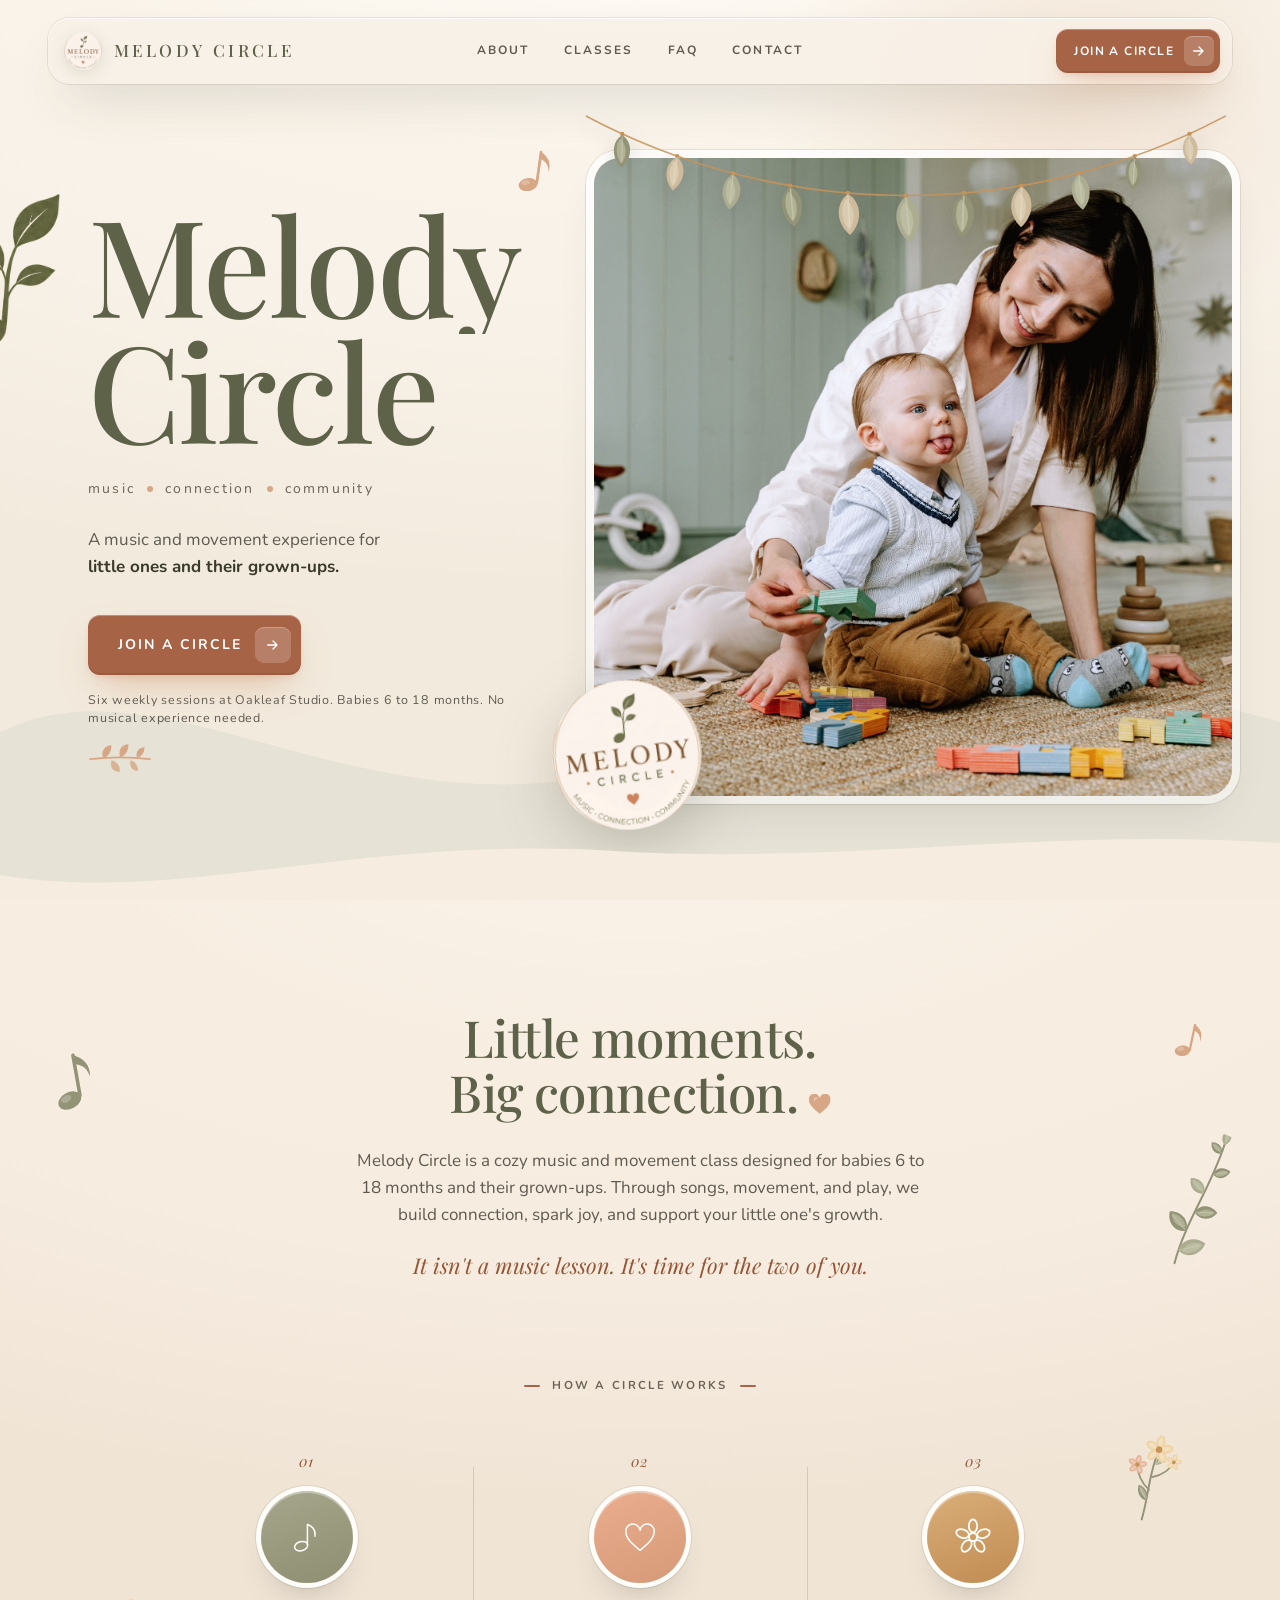
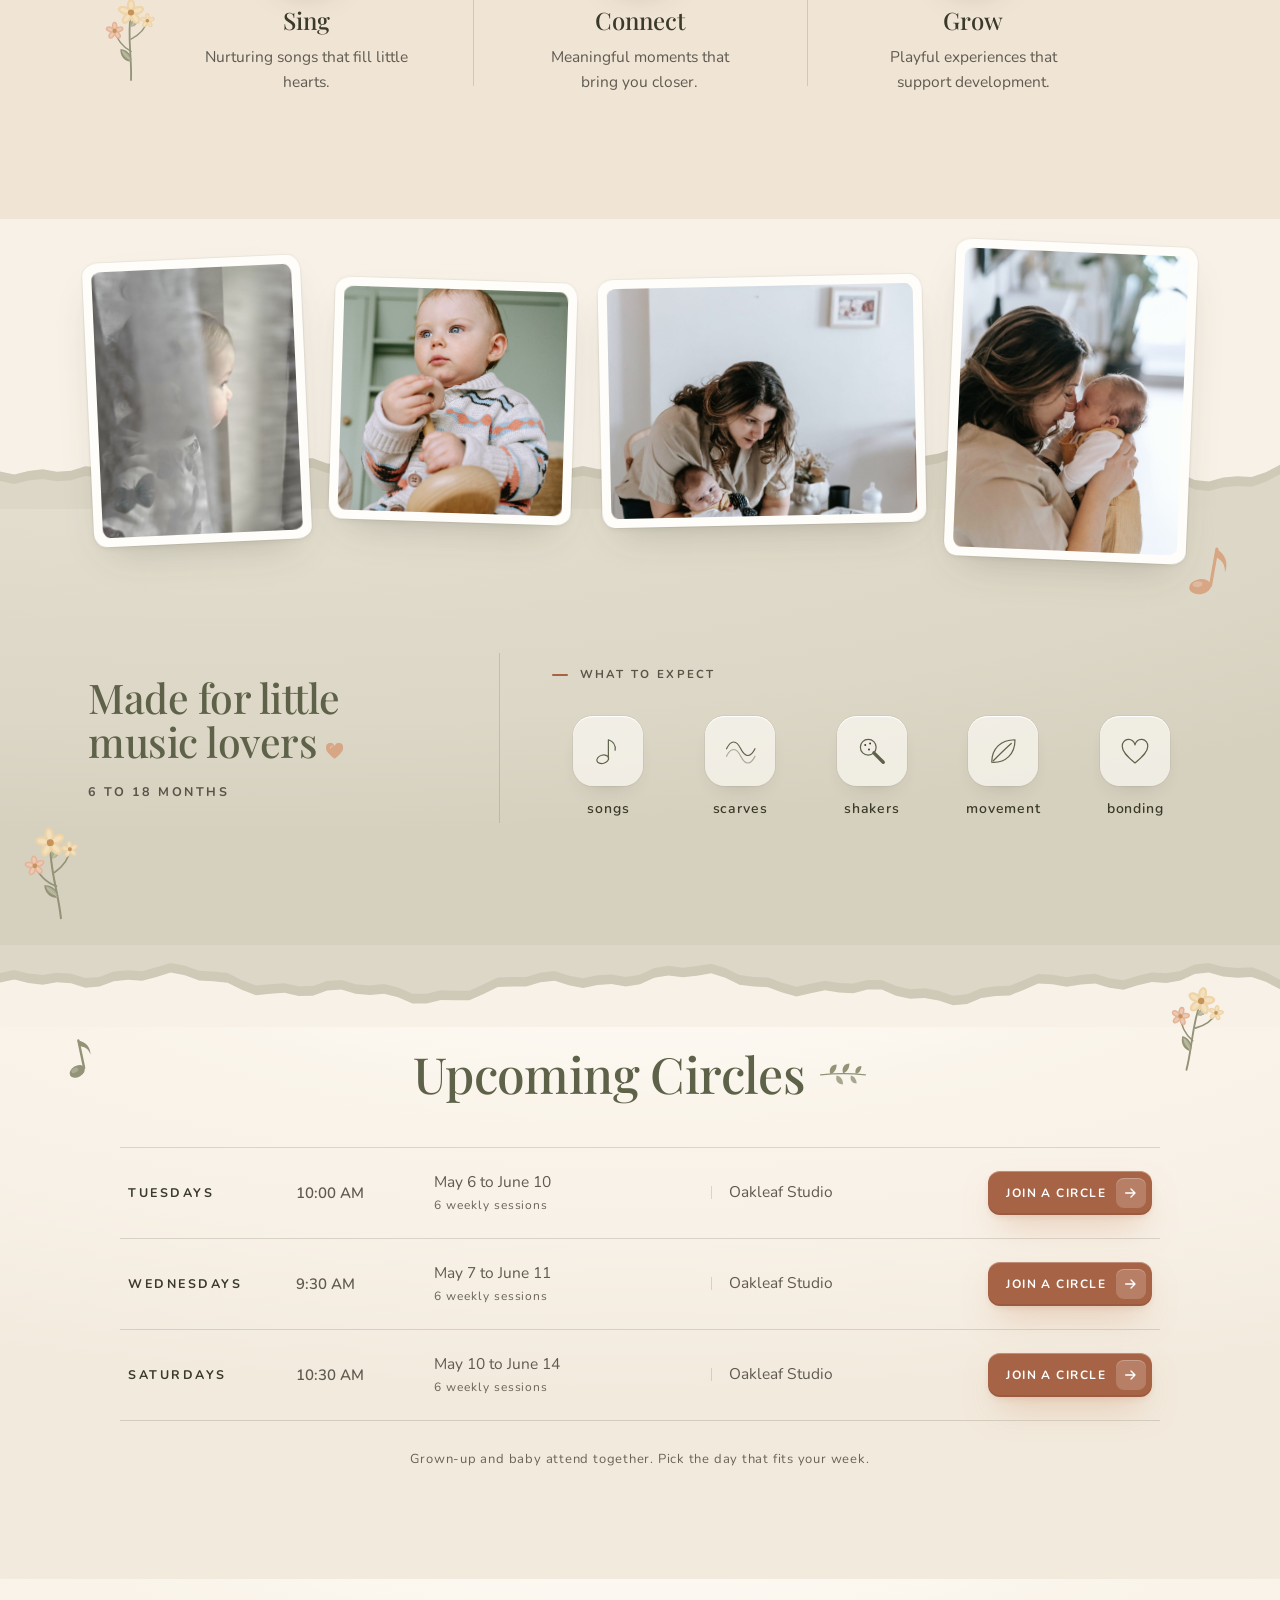
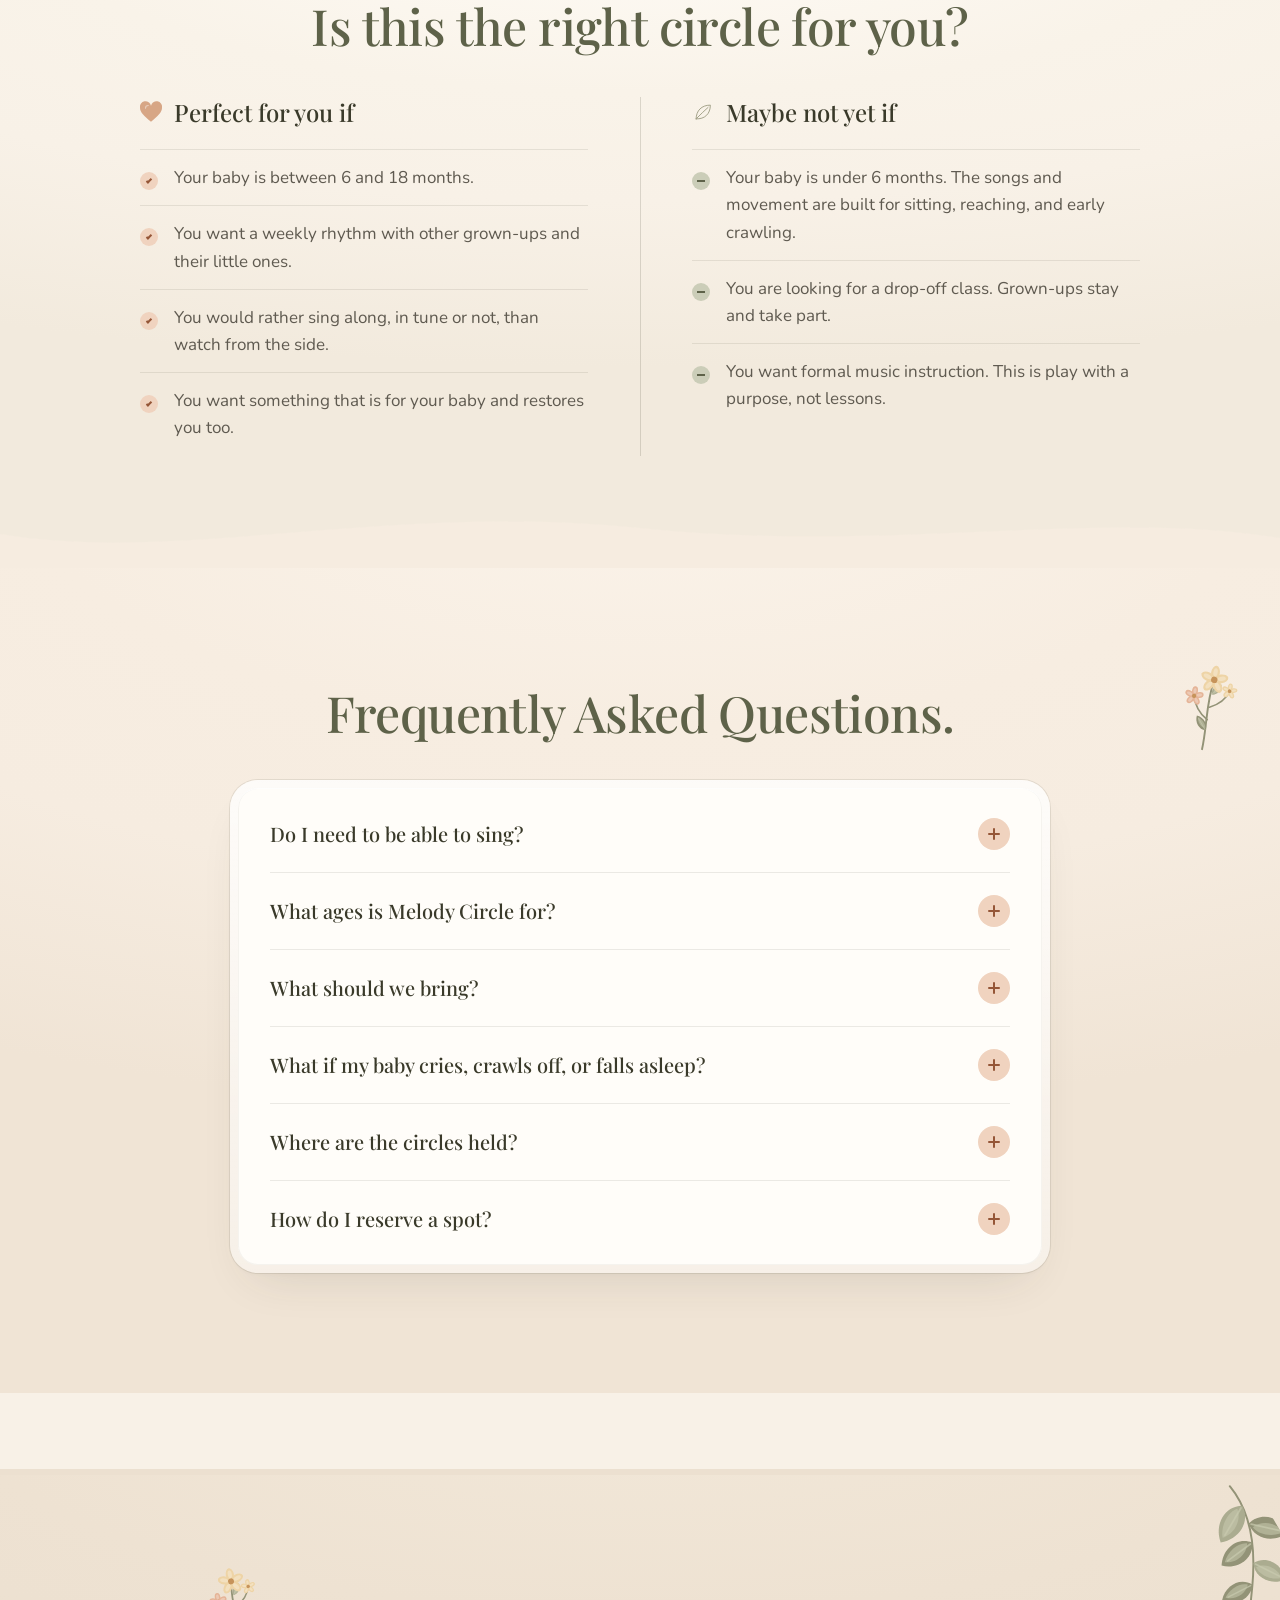
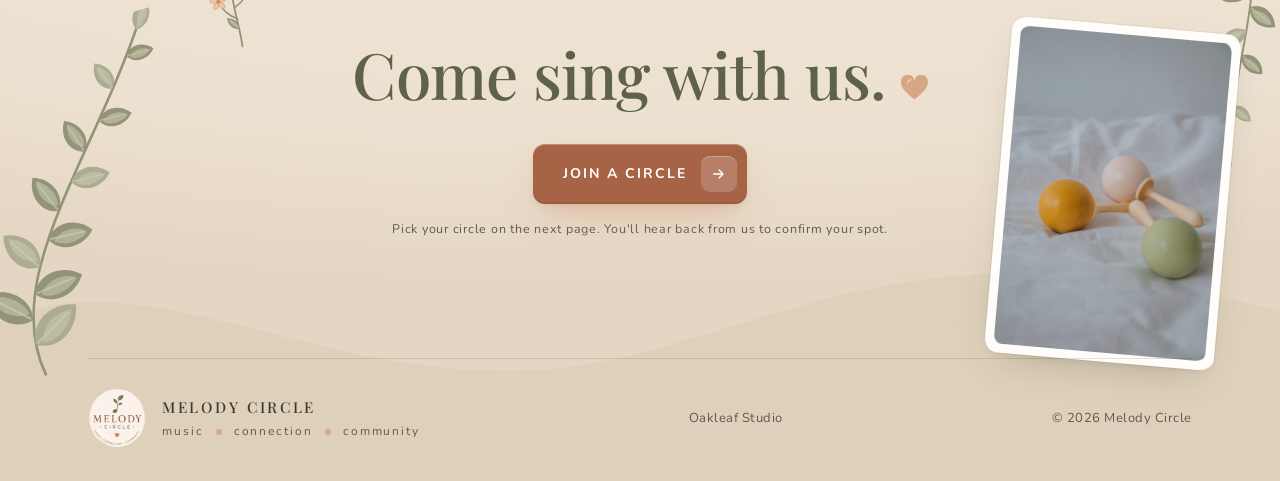
==== commit b72847f1: "Real logo everywhere, still marks, melody stage on the hub, tagline from the logo Co-Authored-By: Cl" ====
--- a/index.html
+++ b/index.html
@@ -5,8 +5,8 @@
 <meta name="viewport" content="width=device-width, initial-scale=1, viewport-fit=cover">
 <title>Melody Circle · Music and movement for babies 6 to 18 months</title>
 <meta name="description" content="Melody Circle is a cozy music and movement class for babies 6 to 18 months and their grown-ups. Songs, scarves, shakers, movement and bonding, weekly at Oakleaf Studio.">
-<meta property="og:title" content="Melody Circle · songs, connection, growth">
-<meta property="og:description" content="A music and movement experience for little ones and their grown-ups. Reserve your spot in an upcoming circle.">
+<meta property="og:title" content="Melody Circle · music, connection, community">
+<meta property="og:description" content="A music and movement experience for little ones and their grown-ups. Join an upcoming circle.">
 <meta property="og:image" content="assets/hero.jpg">
 <meta name="theme-color" content="#F8F1E7">
 <link rel="icon" href="data:image/svg+xml,%3Csvg xmlns='http://www.w3.org/2000/svg' viewBox='0 0 32 30'%3E%3Cpath fill='%23D7A685' d='M16 29C6 21 0 15 0 9A8 8 0 0 1 16 6a8 8 0 0 1 16 3c0 6-6 12-16 20Z'/%3E%3C/svg%3E">
@@ -111,15 +111,8 @@
 <symbol id="mc-hill" viewBox="0 0 1440 320" preserveAspectRatio="none">
   <path d="M0 320 L0 150 C 180 70, 400 250, 690 190 C 900 146, 1060 40, 1440 140 L1440 320 Z" fill="currentColor"/>
 </symbol>
-<symbol id="mc-roundel" viewBox="0 0 200 200">
-  <circle cx="100" cy="100" r="96" fill="#FFFDF9" stroke="#C6935A" stroke-width="1.6"/>
-  <circle cx="100" cy="100" r="89" fill="none" stroke="#C6935A" stroke-width=".7" opacity=".55"/>
-  <use href="#mc-sprig" x="80" y="20" width="40" height="56"/>
-  <text x="100" y="106" text-anchor="middle" font-family="'Playfair Display', Georgia, serif" font-weight="500" font-size="31" letter-spacing="2.5" fill="#3A3A2A">MELODY</text>
-  <text x="100" y="128" text-anchor="middle" font-family="'Nunito', Arial, sans-serif" font-weight="700" font-size="12.5" letter-spacing="6.5" fill="#5E6249">CIRCLE</text>
-  <text x="100" y="147" text-anchor="middle" font-family="'Nunito', Arial, sans-serif" font-weight="600" font-size="8.2" letter-spacing="1.1" fill="#6B6357">songs <tspan fill="#D7A685">•</tspan> connection <tspan fill="#D7A685">•</tspan> growth</text>
-  <use href="#mc-heart" x="93" y="158" width="14" height="13" color="#D7A685"/>
-</symbol>
+<symbol id="mc-roundel" viewBox="0 0 200 200"><image href="assets/logo-roundel.png" x="0" y="0" width="200" height="200"/></symbol>
+<symbol id="mc-mark" viewBox="0 0 489 800"><image href="assets/logo-mark.png" x="0" y="0" width="489" height="800"/></symbol>
 <symbol id="ic-arrow" viewBox="0 0 24 24"><path d="M4 12h14M12 6l6 6-6 6"/></symbol>
 <symbol id="ic-note" viewBox="0 0 48 48"><ellipse cx="17" cy="35" rx="8" ry="5.5" transform="rotate(-15 17 35)"/><path d="M24.5 33.5V9c6 2 10 6.5 9 14"/></symbol>
 <symbol id="ic-scarf" viewBox="0 0 48 48"><path d="M6 21c6-12 13-12 19 0s13 12 19 0"/><path d="M6 31c6-12 13-12 19 0s13 12 19 0" opacity=".5"/></symbol>
@@ -137,7 +130,7 @@
     <nav class="nav-links" aria-label="Sections">
       <a href="#about">About</a><a href="#classes">Classes</a><a href="#faq">FAQ</a><a href="#contact">Contact</a>
     </nav>
-    <a class="btn sm nav-cta" href="reserve.html"><span>Reserve Your Spot</span><span class="ico" aria-hidden="true"><svg><use href="#ic-arrow"/></svg></span></a>
+    <a class="btn sm nav-cta" href="hub.html"><span>Join a Circle</span><span class="ico" aria-hidden="true"><svg><use href="#ic-arrow"/></svg></span></a>
     <button class="burger" type="button" aria-label="Open menu" aria-expanded="false" aria-controls="menu"><i></i><i></i></button>
   </div>
 </header>
@@ -147,7 +140,7 @@
     <li style="--i:1"><a href="#classes">Classes</a></li>
     <li style="--i:2"><a href="#faq">FAQ</a></li>
     <li style="--i:3"><a href="#contact">Contact</a></li>
-    <li style="--i:4"><a class="btn lg" href="reserve.html"><span>Reserve Your Spot</span><span class="ico" aria-hidden="true"><svg><use href="#ic-arrow"/></svg></span></a></li>
+    <li style="--i:4"><a class="btn lg" href="hub.html"><span>Join a Circle</span><span class="ico" aria-hidden="true"><svg><use href="#ic-arrow"/></svg></span></a></li>
   </ul>
 </div>
 
@@ -159,24 +152,15 @@
   <div class="col hero-grid">
     <div class="hero-copy">
       <h1 class="h1 display" id="hero-h">
-        <svg class="deco d-hero-sprig draw" viewBox="0 0 100 150" aria-hidden="true">
-<path class="sp-stem" d="M50 148 C 44 100, 56 60, 52 8" fill="none" stroke="#939377" stroke-width="2.2" stroke-linecap="round"/>
-<g transform="translate(48.7 133.8) rotate(53.7)" class="sp-leaf" style="--i:0"><path d="M0 0 C -11.4 -6.6, -10.8 -21.6, 0 -30.0 C 10.8 -21.6, 11.4 -6.6, 0 0 Z" fill="#ABAC90" /><path d="M2.1 -3.6 C -5.1 -9.0, -5.7 -19.8, 0.6 -26.4 C 6.3 -19.8, 7.1 -9.0, 2.1 -3.6 Z" fill="#C9CAB0" opacity=".55"/><path d="M0 -1.8 L0 -24.0" stroke="#C9CAB0" stroke-width="1.4" stroke-linecap="round" opacity=".7" fill="none"/></g>
-<g transform="translate(48.4 111.3) rotate(-61.5)" class="sp-leaf" style="--i:1"><path d="M0 0 C -10.3 -6.0, -9.8 -19.6, 0 -27.2 C 9.8 -19.6, 10.3 -6.0, 0 0 Z" fill="#939377" /><path d="M1.9 -3.3 C -4.7 -8.2, -5.2 -18.0, 0.5 -23.9 C 5.7 -18.0, 6.4 -8.2, 1.9 -3.3 Z" fill="#C9CAB0" opacity=".55"/><path d="M0 -1.6 L0 -21.8" stroke="#C9CAB0" stroke-width="1.2" stroke-linecap="round" opacity=".7" fill="none"/></g>
-<g transform="translate(49.5 89.2) rotate(70.0)" class="sp-leaf" style="--i:2"><path d="M0 0 C -9.3 -5.4, -8.8 -17.6, 0 -24.4 C 8.8 -17.6, 9.3 -5.4, 0 0 Z" fill="#939377" /><path d="M1.7 -2.9 C -4.2 -7.3, -4.6 -16.1, 0.5 -21.5 C 5.1 -16.1, 5.7 -7.3, 1.7 -2.9 Z" fill="#C9CAB0" opacity=".55"/><path d="M0 -1.5 L0 -19.5" stroke="#C9CAB0" stroke-width="1.1" stroke-linecap="round" opacity=".7" fill="none"/></g>
-<g transform="translate(51.2 67.0) rotate(-62.2)" class="sp-leaf" style="--i:3"><path d="M0 0 C -8.2 -4.8, -7.8 -15.6, 0 -21.6 C 7.8 -15.6, 8.2 -4.8, 0 0 Z" fill="#ABAC90" /><path d="M1.5 -2.6 C -3.7 -6.5, -4.1 -14.3, 0.4 -19.0 C 4.5 -14.3, 5.1 -6.5, 1.5 -2.6 Z" fill="#C9CAB0" opacity=".55"/><path d="M0 -1.3 L0 -17.3" stroke="#C9CAB0" stroke-width="1.0" stroke-linecap="round" opacity=".7" fill="none"/></g>
-<g transform="translate(52.6 44.2) rotate(60.8)" class="sp-leaf" style="--i:4"><path d="M0 0 C -7.1 -4.1, -6.8 -13.5, 0 -18.8 C 6.8 -13.5, 7.1 -4.1, 0 0 Z" fill="#939377" /><path d="M1.3 -2.3 C -3.2 -5.6, -3.6 -12.4, 0.4 -16.5 C 3.9 -12.4, 4.4 -5.6, 1.3 -2.3 Z" fill="#C9CAB0" opacity=".55"/><path d="M0 -1.1 L0 -15.0" stroke="#C9CAB0" stroke-width="0.9" stroke-linecap="round" opacity=".7" fill="none"/></g>
-<g transform="translate(52.7 20.3) rotate(-62.4)" class="sp-leaf" style="--i:5"><path d="M0 0 C -6.1 -3.5, -5.8 -11.5, 0 -16.0 C 5.8 -11.5, 6.1 -3.5, 0 0 Z" fill="#939377" /><path d="M1.1 -1.9 C -2.7 -4.8, -3.0 -10.6, 0.3 -14.1 C 3.3 -10.6, 3.8 -4.8, 1.1 -1.9 Z" fill="#C9CAB0" opacity=".55"/><path d="M0 -1.0 L0 -12.8" stroke="#C9CAB0" stroke-width="0.8" stroke-linecap="round" opacity=".7" fill="none"/></g>
-<g transform="translate(52.2 10.3) rotate(-3.9)" class="sp-leaf" style="--i:6"><path d="M0 0 C -6.4 -3.9, -6.1 -12.7, 0 -17.6 C 6.1 -12.7, 6.4 -3.9, 0 0 Z" fill="#ABAC90" /><path d="M1.1 -2.1 C -2.9 -5.3, -3.2 -11.6, 0.3 -15.5 C 3.5 -11.6, 4.0 -5.3, 1.1 -2.1 Z" fill="#C9CAB0" opacity=".55"/><path d="M0 -1.1 L0 -14.1" stroke="#C9CAB0" stroke-width="0.8" stroke-linecap="round" opacity=".7" fill="none"/></g>
-</svg>
+        <span class="deco d-hero-mark" aria-hidden="true"><svg><use href="#mc-mark"/></svg></span>
         <span class="deco d-hero-note float" style="--dur:7s" aria-hidden="true"><svg><use href="#mc-note"/></svg></span>
         <span class="line" style="--i:1"><span>Melody</span></span>
         <span class="line" style="--i:2"><span>Circle</span></span>
       </h1>
-      <p class="tagline fade-in" style="--i:2"><span>songs</span><i></i><span>connection</span><i></i><span>growth</span></p>
+      <p class="tagline fade-in" style="--i:2"><span>music</span><i></i><span>connection</span><i></i><span>community</span></p>
       <p class="lead fade-in" style="--i:3">A music and movement experience for <b>little ones and their grown-ups.</b></p>
       <div class="cta-row fade-in" style="--i:4">
-        <a class="btn lg" href="reserve.html"><span>Reserve Your Spot</span><span class="ico" aria-hidden="true"><svg><use href="#ic-arrow"/></svg></span></a>
+        <a class="btn lg" href="hub.html"><span>Join a Circle</span><span class="ico" aria-hidden="true"><svg><use href="#ic-arrow"/></svg></span></a>
         <p class="risk"><span data-sessions>Weekly</span> sessions at Oakleaf Studio. Babies 6 to 18 months. No musical experience needed.</p>
         <span class="deco d-hero-flourish" aria-hidden="true"><svg><use href="#mc-flourish"/></svg></span>
       </div>
@@ -257,7 +241,7 @@
 <section class="schedule" aria-labelledby="sched-h">
   <div class="col">
     <div class="sched-head" data-reveal><h2 class="h2 display" id="sched-h">Upcoming Circles<svg class="flourish" aria-hidden="true"><use href="#mc-flourish"/></svg></h2></div>
-    <div class="rows" id="schedule-rows" data-reserve="reserve.html"></div>
+    <div class="rows" id="schedule-rows" data-reserve="hub.html"></div>
     <span class="deco d-sched-fl float soft" style="--r:12deg; --dur:9s" aria-hidden="true"><svg><use href="#mc-flowers"/></svg></span>
     <span class="deco d-sched-note float" style="--dur:8s; --del:-1s" aria-hidden="true"><svg><use href="#mc-note"/></svg></span>
     <p class="sched-note" data-reveal>Grown-up and baby attend together. Pick the day that fits your week.</p>
@@ -320,8 +304,8 @@
   <div class="col close-in">
     <h2 class="h2 display" id="close-h" data-reveal>Come sing with us.<i class="heart"><svg aria-hidden="true"><use href="#mc-heart"/></svg></i></h2>
     <div class="cta-row center" data-reveal style="--i:1">
-      <a class="btn lg" href="reserve.html"><span>Reserve Your Spot</span><span class="ico" aria-hidden="true"><svg><use href="#ic-arrow"/></svg></span></a>
-      <p class="risk">Choose your day on the next step. You'll hear back from us to confirm your spot.</p>
+      <a class="btn lg" href="hub.html"><span>Join a Circle</span><span class="ico" aria-hidden="true"><svg><use href="#ic-arrow"/></svg></span></a>
+      <p class="risk">Pick your circle on the next page. You'll hear back from us to confirm your spot.</p>
     </div>
     <figure class="print close-shot" data-reveal style="--i:2"><div class="ph"><img src="assets/shakers.jpg" width="800" height="1200" loading="lazy" alt="Three wooden ball rattles resting on a white sheet"></div></figure>
   </div>
@@ -329,7 +313,7 @@
     <footer class="foot">
       <div class="foot-brand">
         <div class="roundel" aria-hidden="true"><svg><use href="#mc-roundel"/></svg></div>
-        <div><span class="brand">Melody Circle</span><p class="tagline"><span>songs</span><i></i><span>connection</span><i></i><span>growth</span></p></div>
+        <div><span class="brand">Melody Circle</span><p class="tagline"><span>music</span><i></i><span>connection</span><i></i><span>community</span></p></div>
       </div>
       <p>Oakleaf Studio</p>
       <p>© 2026 Melody Circle</p>
--- a/assets/home.css
+++ b/assets/home.css
@@ -93,11 +93,11 @@
 /* ---------- decorations ---------- */
 .deco{position:absolute; pointer-events:none; display:block}
 .deco svg{width:100%; height:100%; display:block; overflow:visible}
-.float{animation:floaty var(--dur, 8s) ease-in-out infinite; animation-delay:var(--del, 0s)}
+.float{animation:none}
 @keyframes floaty{0%,100%{translate:0 0} 50%{translate:0 -8px}}
-.float.soft{animation-name:floaty-soft}
+.float.soft{rotate:var(--r, 0deg)}
 @keyframes floaty-soft{0%,100%{translate:0 0; rotate:var(--r, 0deg)} 50%{translate:0 -5px; rotate:calc(var(--r, 0deg) + 2.5deg)}}
-.gl{transform-box:fill-box; transform-origin:50% 0%; animation:sway 4.6s ease-in-out infinite; animation-delay:calc(var(--i, 0) * -.37s)}
+.gl{transform-box:fill-box; transform-origin:50% 0%; animation:sway 4.6s ease-in-out 3; animation-delay:calc(var(--i, 0) * -.37s)}
 @keyframes sway{0%,100%{transform:rotate(-4deg)} 50%{transform:rotate(4deg)}}
 .c-sage{color:var(--sage)} .c-peach{color:var(--peach)} .c-tan{color:var(--tan)} .c-hill{color:var(--hill)}
 
@@ -151,6 +151,9 @@
 .hero .tagline{margin-bottom:26px}
 .hero .lead{max-width:30ch; margin-bottom:34px; font-size:clamp(17px, 1.3vw, 19px)}
 .d-hero-sprig{left:-112px; top:4px; width:88px; height:132px; color:var(--sage)}
+.d-hero-mark{left:-124px; top:-6px; width:96px; height:158px; opacity:0; scale:.7; transform-origin:50% 100%; transition:opacity .9s var(--ease-out) .5s, scale 1.2s var(--ease-spring) .5s}
+html.fonts-in .d-hero-mark{opacity:1; scale:1}
+.sr-only{position:absolute; width:1px; height:1px; overflow:hidden; clip:rect(0 0 0 0); white-space:nowrap}
 .d-hero-note{right:-6px; top:-52px; width:34px; height:48px; color:var(--peach); rotate:8deg}
 .d-hero-flourish{left:0; bottom:-46px; width:64px; height:32px; color:var(--peach)}
 .hero-fig{position:relative; z-index:1; margin-right:calc(-1 * var(--gutter))}
@@ -308,12 +311,13 @@
 }
 @media (max-width:1180px){
   .d-hero-sprig{left:-68px; width:64px; height:96px}
+  .d-hero-mark{left:-92px; width:72px; height:118px}
   .d-about-sprig,.d-sched-fl,.d-sched-note,.d-beat-fl,.d-beat-fr{display:none}
 }
 @media (max-width:1040px){
   .hero-grid{grid-template-columns:minmax(0,1fr) minmax(0,1fr); gap:32px}
   .hero-fig .core{aspect-ratio:5/4}
-  .d-hero-sprig{display:none}
+  .d-hero-sprig,.d-hero-mark{display:none}
   .row{grid-template-columns:130px 100px 1fr 1fr auto; gap:14px}
   .d-close-branch-r{width:130px; height:180px; right:-30px}
 }
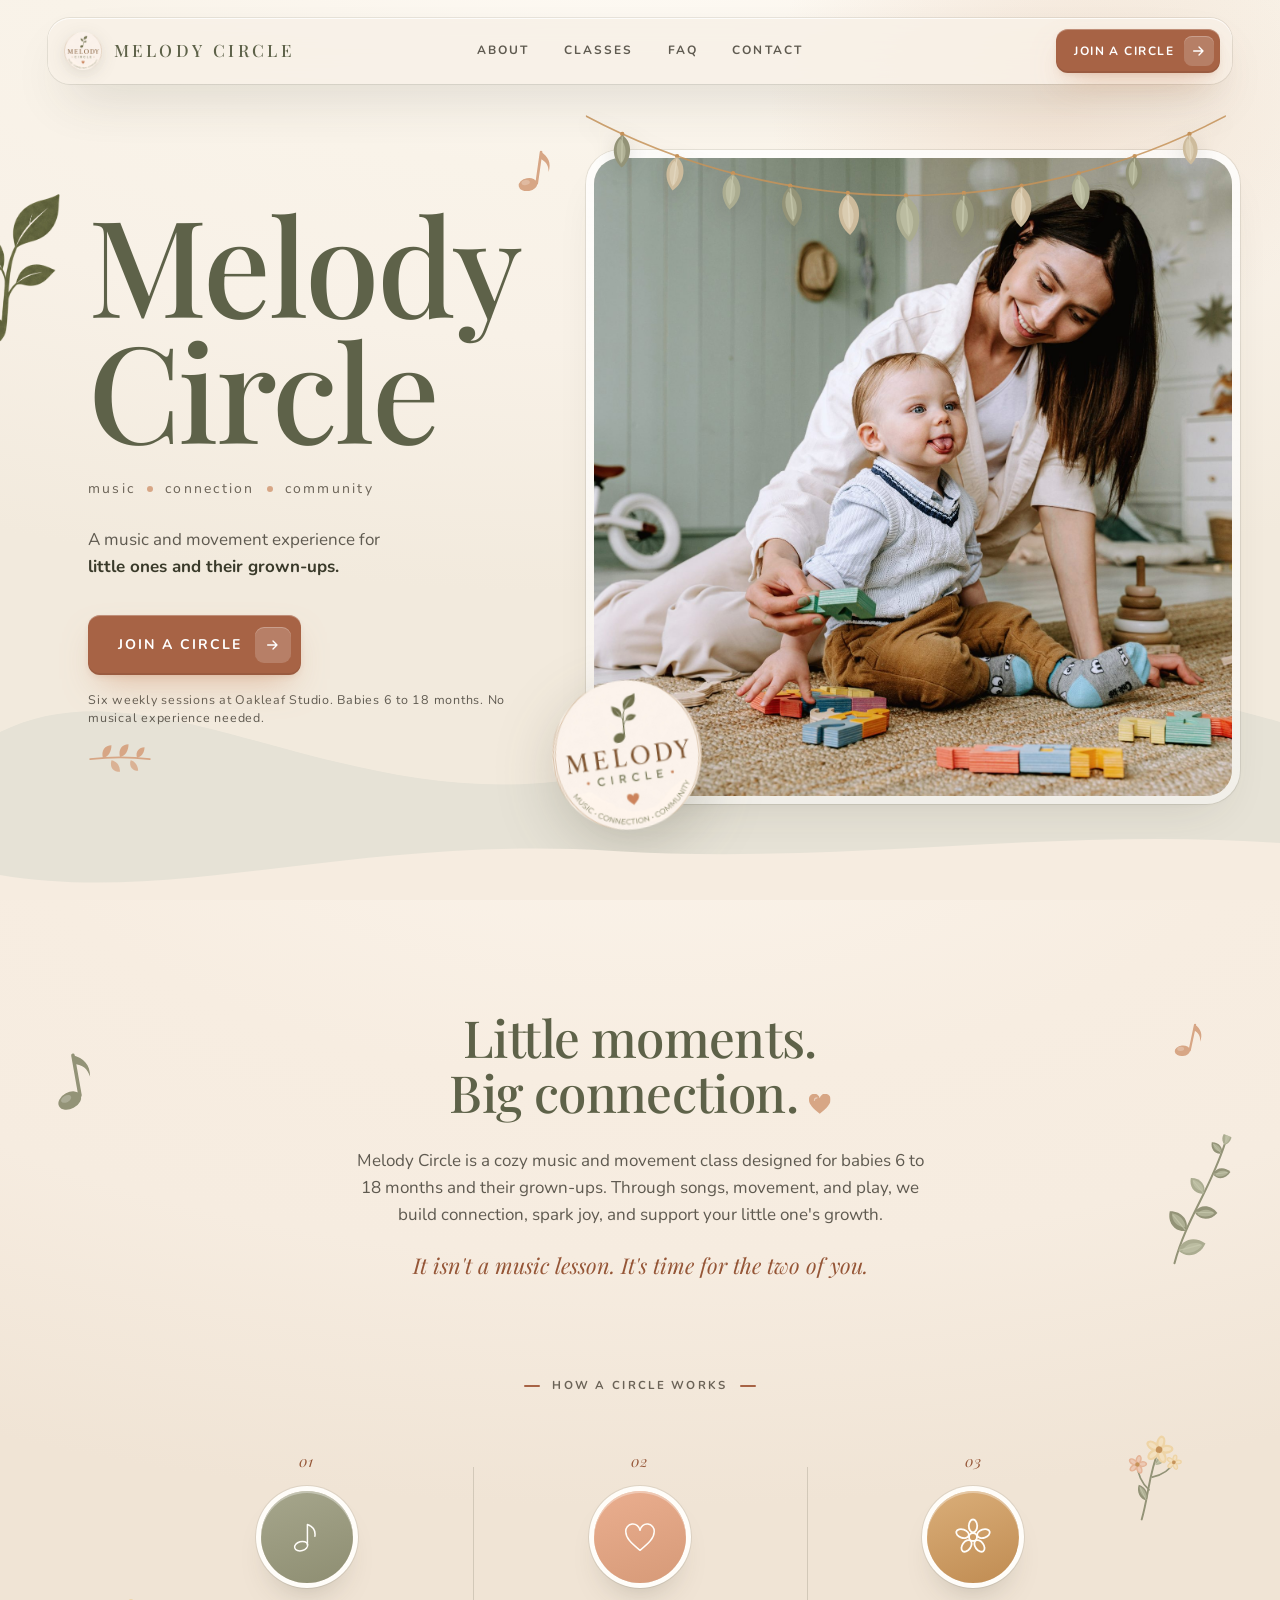
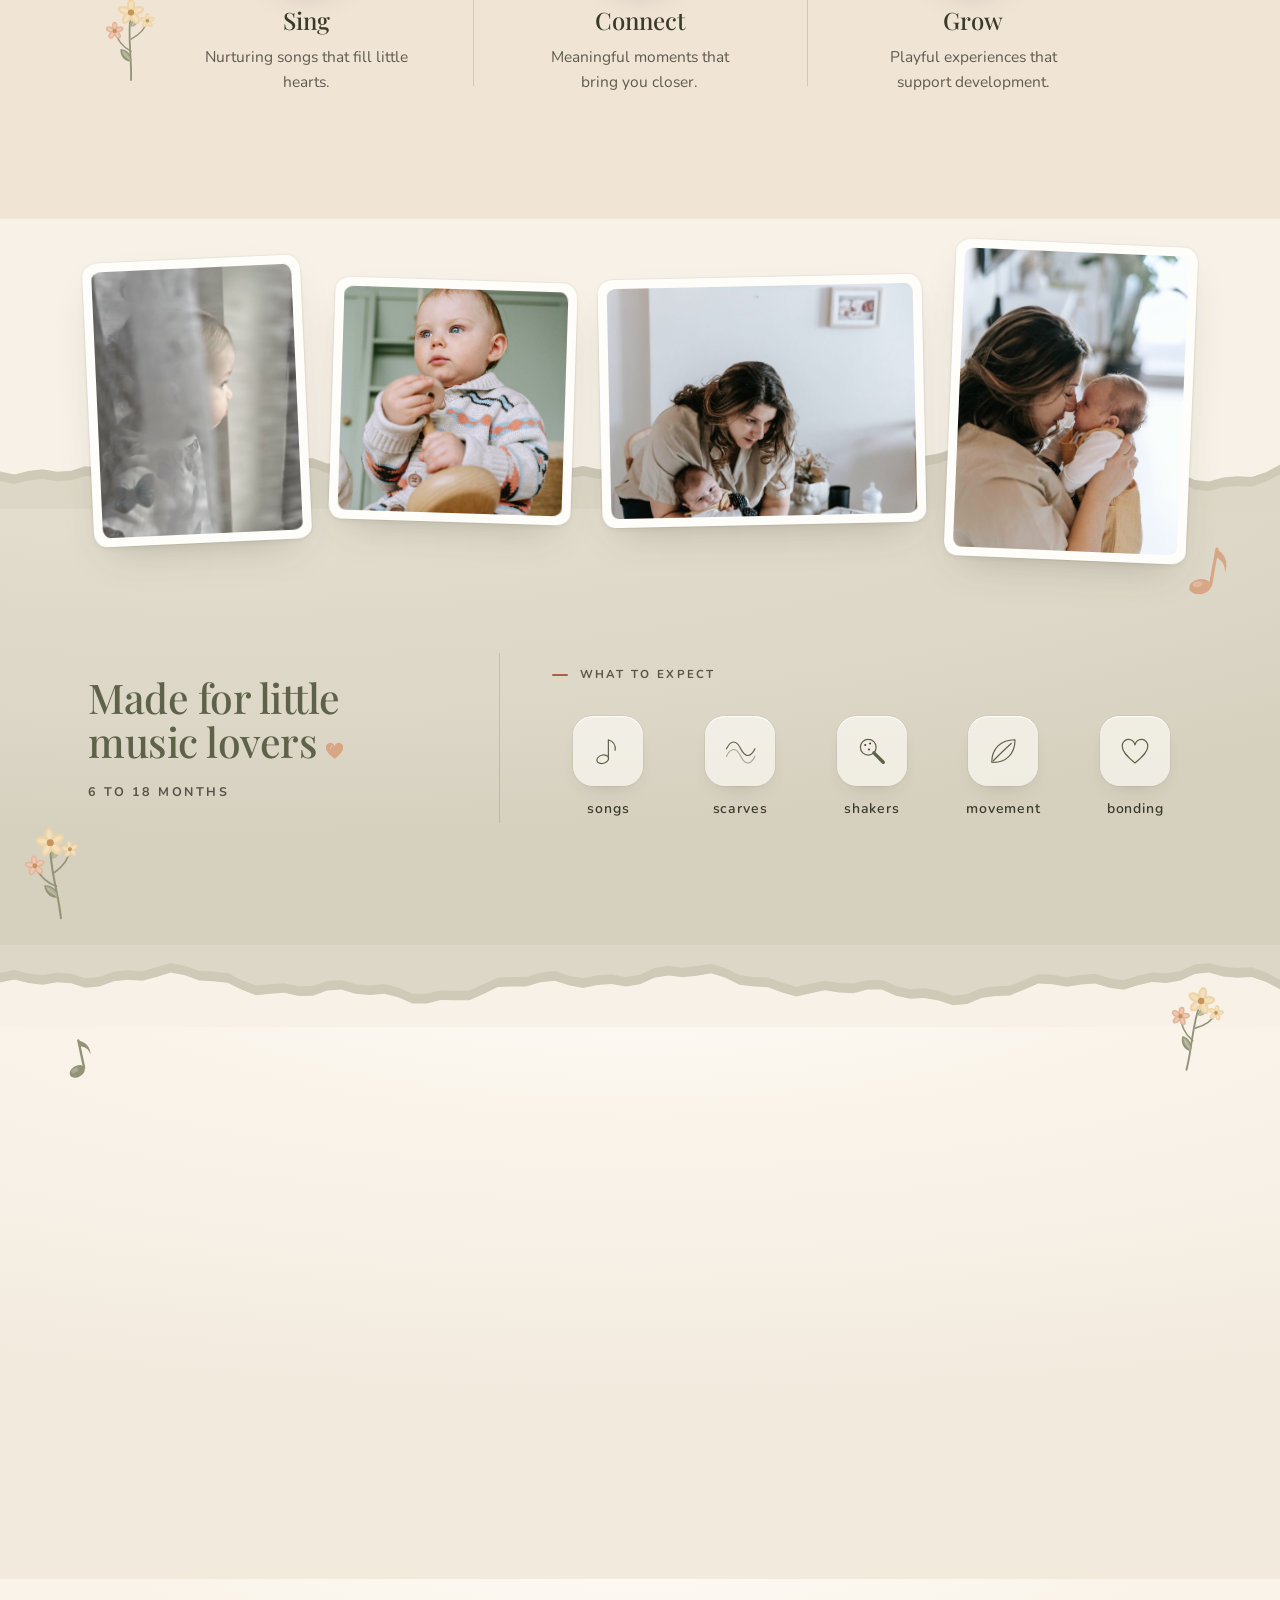
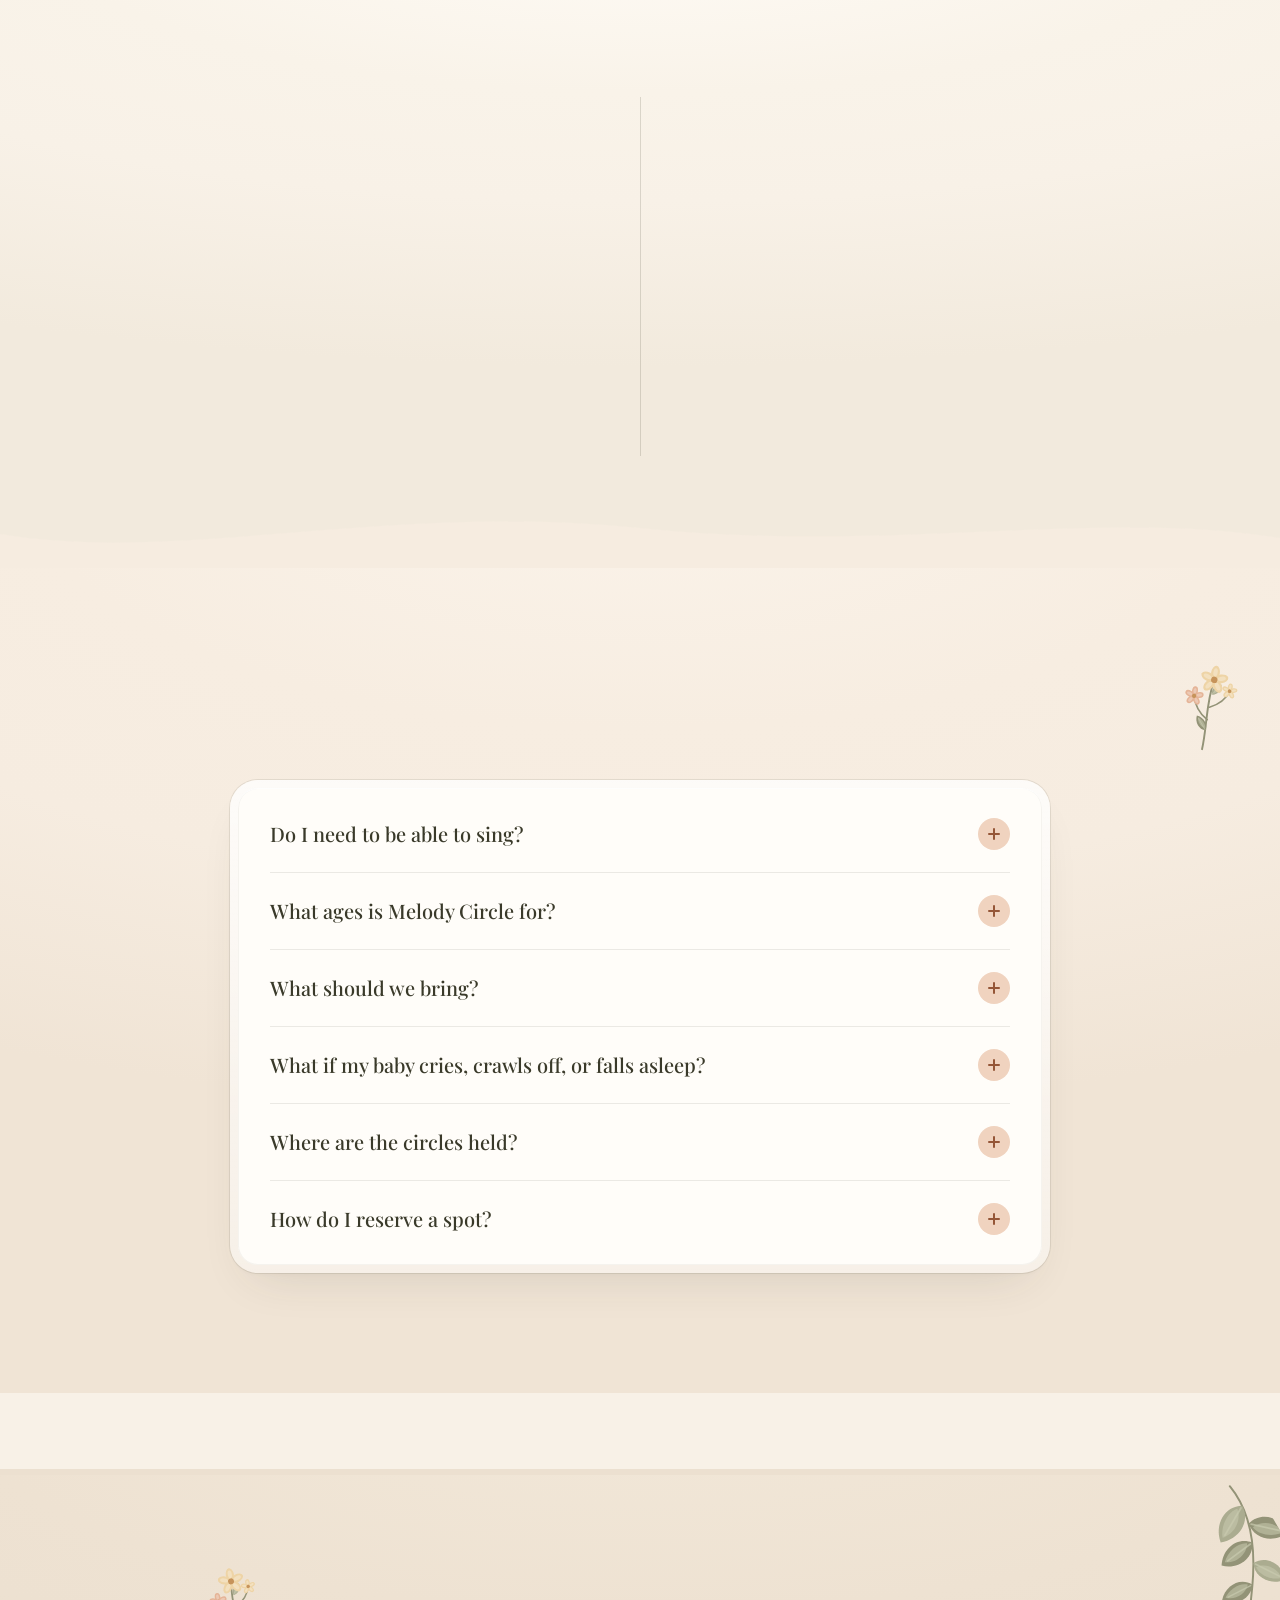
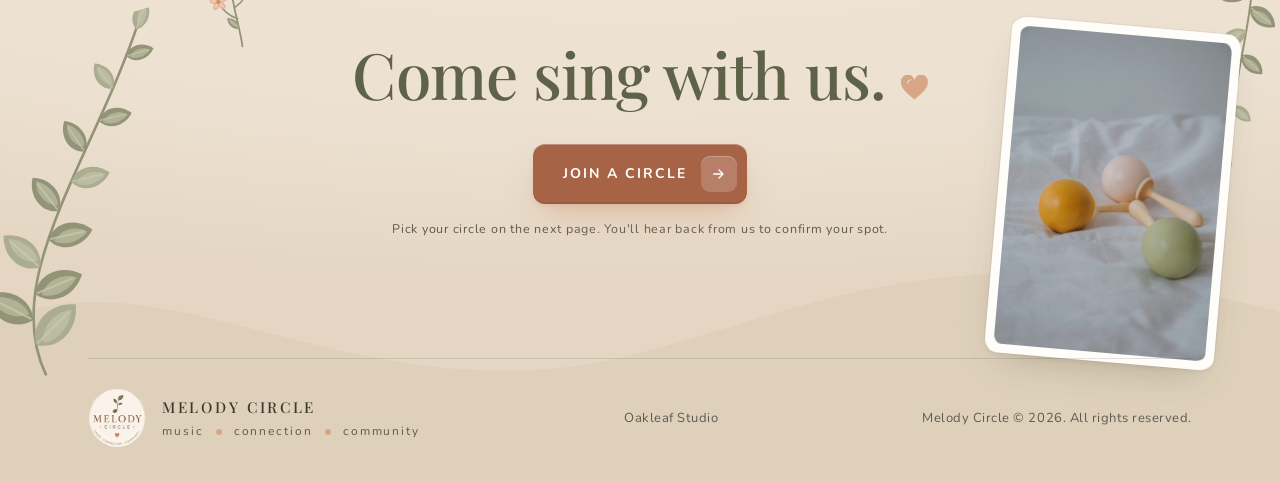
==== commit 0dc6c86e: "Josh's call edits: copyright line, descender room, eyebrow, sibling pricing, four-child form, Zelle " ====
--- a/index.html
+++ b/index.html
@@ -316,7 +316,7 @@
         <div><span class="brand">Melody Circle</span><p class="tagline"><span>music</span><i></i><span>connection</span><i></i><span>community</span></p></div>
       </div>
       <p>Oakleaf Studio</p>
-      <p>© 2026 Melody Circle</p>
+      <p>Melody Circle © 2026. All rights reserved.</p>
     </footer>
   </div>
 </section>
--- a/assets/home.css
+++ b/assets/home.css
@@ -104,7 +104,7 @@
 /* ---------- reveal ---------- */
 [data-reveal]{opacity:0; transform:translateY(26px); filter:blur(8px); transition:opacity .9s var(--ease-out), transform .9s var(--ease-out), filter .9s var(--ease-out); transition-delay:calc(var(--i,0) * 90ms)}
 [data-reveal].is-in{opacity:1; transform:none; filter:blur(0)}
-.line{display:block; overflow:hidden; padding-bottom:.06em; margin-bottom:-.06em}
+.line{display:block; overflow:hidden; padding-bottom:.24em; margin-bottom:-.24em}
 .line > span{display:block; transform:translateY(112%); transition:transform 1.1s var(--ease-out); transition-delay:calc(var(--i,0) * 120ms + 120ms)}
 html.fonts-in .line > span{transform:none}
 .fade-in{opacity:0; transform:translateY(14px); filter:blur(6px); transition:opacity .9s var(--ease-out), transform .9s var(--ease-out), filter .9s var(--ease-out); transition-delay:calc(var(--i,0) * 110ms + 120ms)}
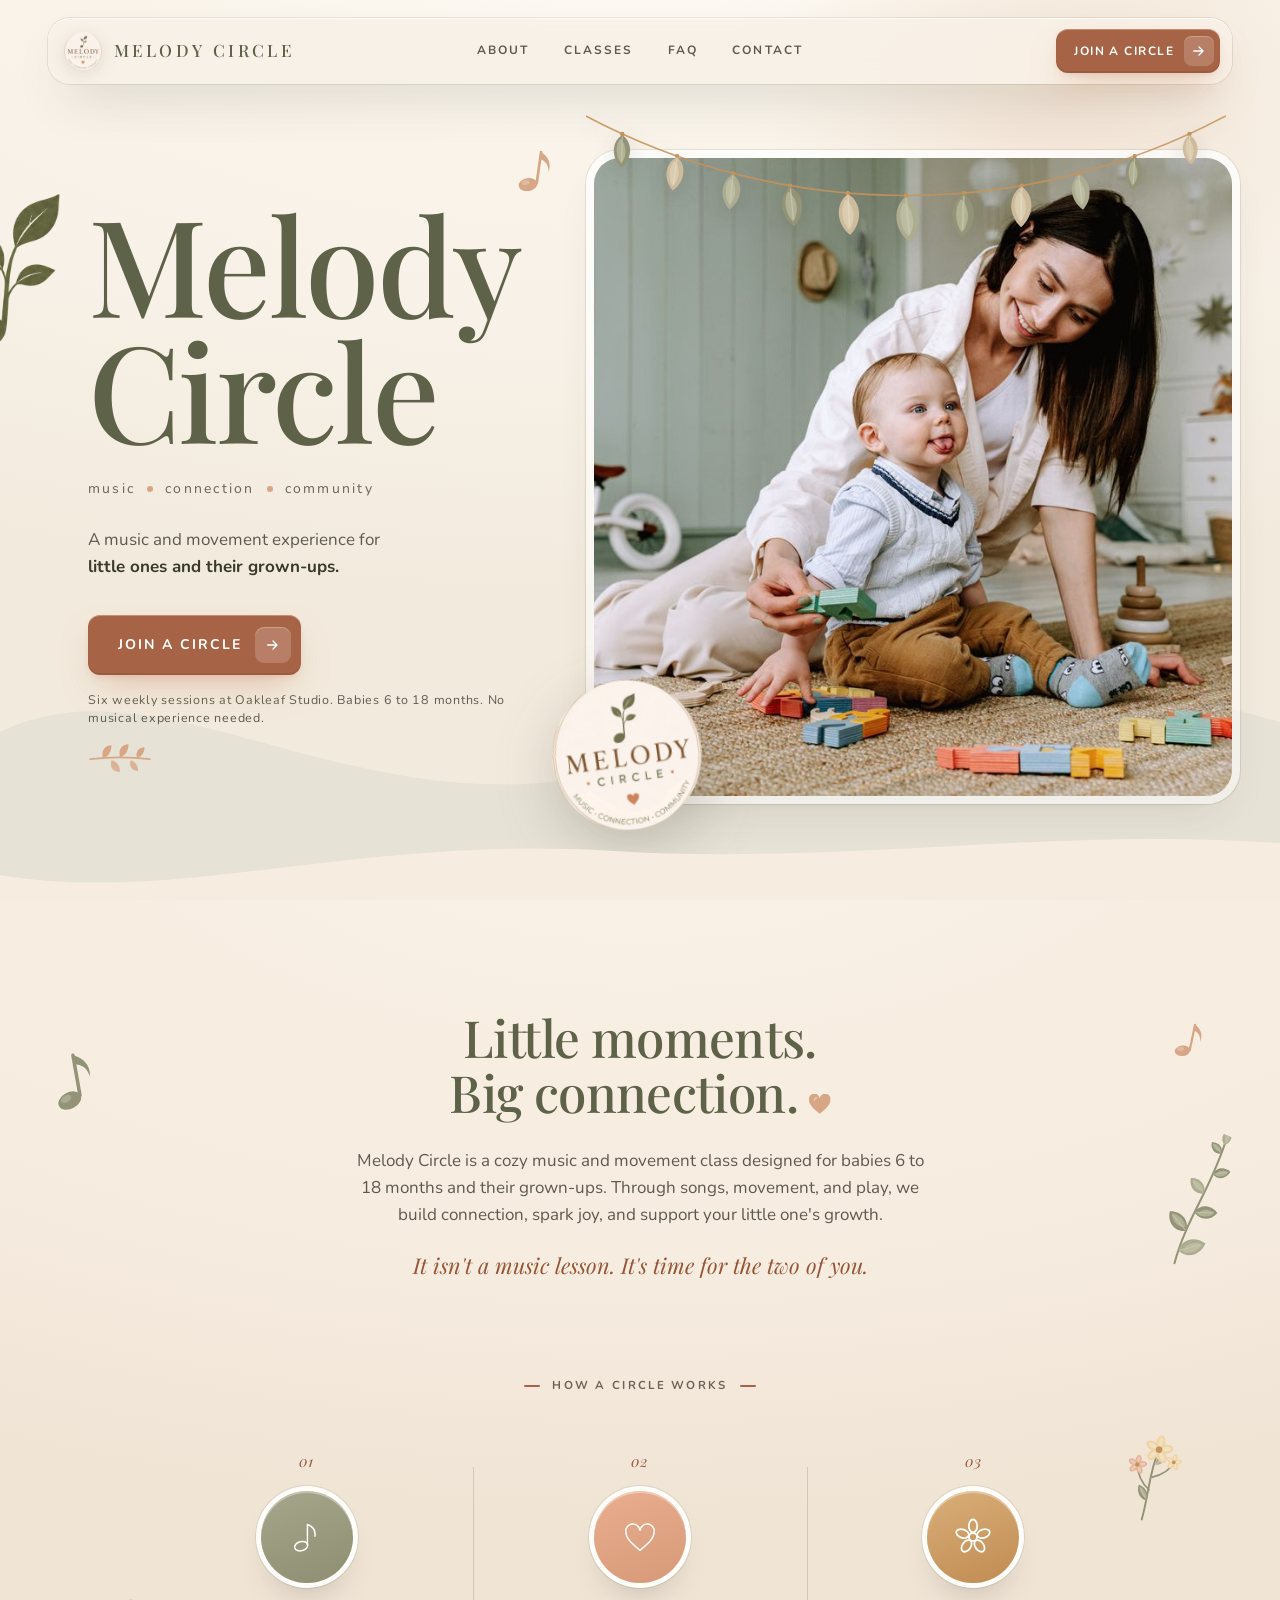
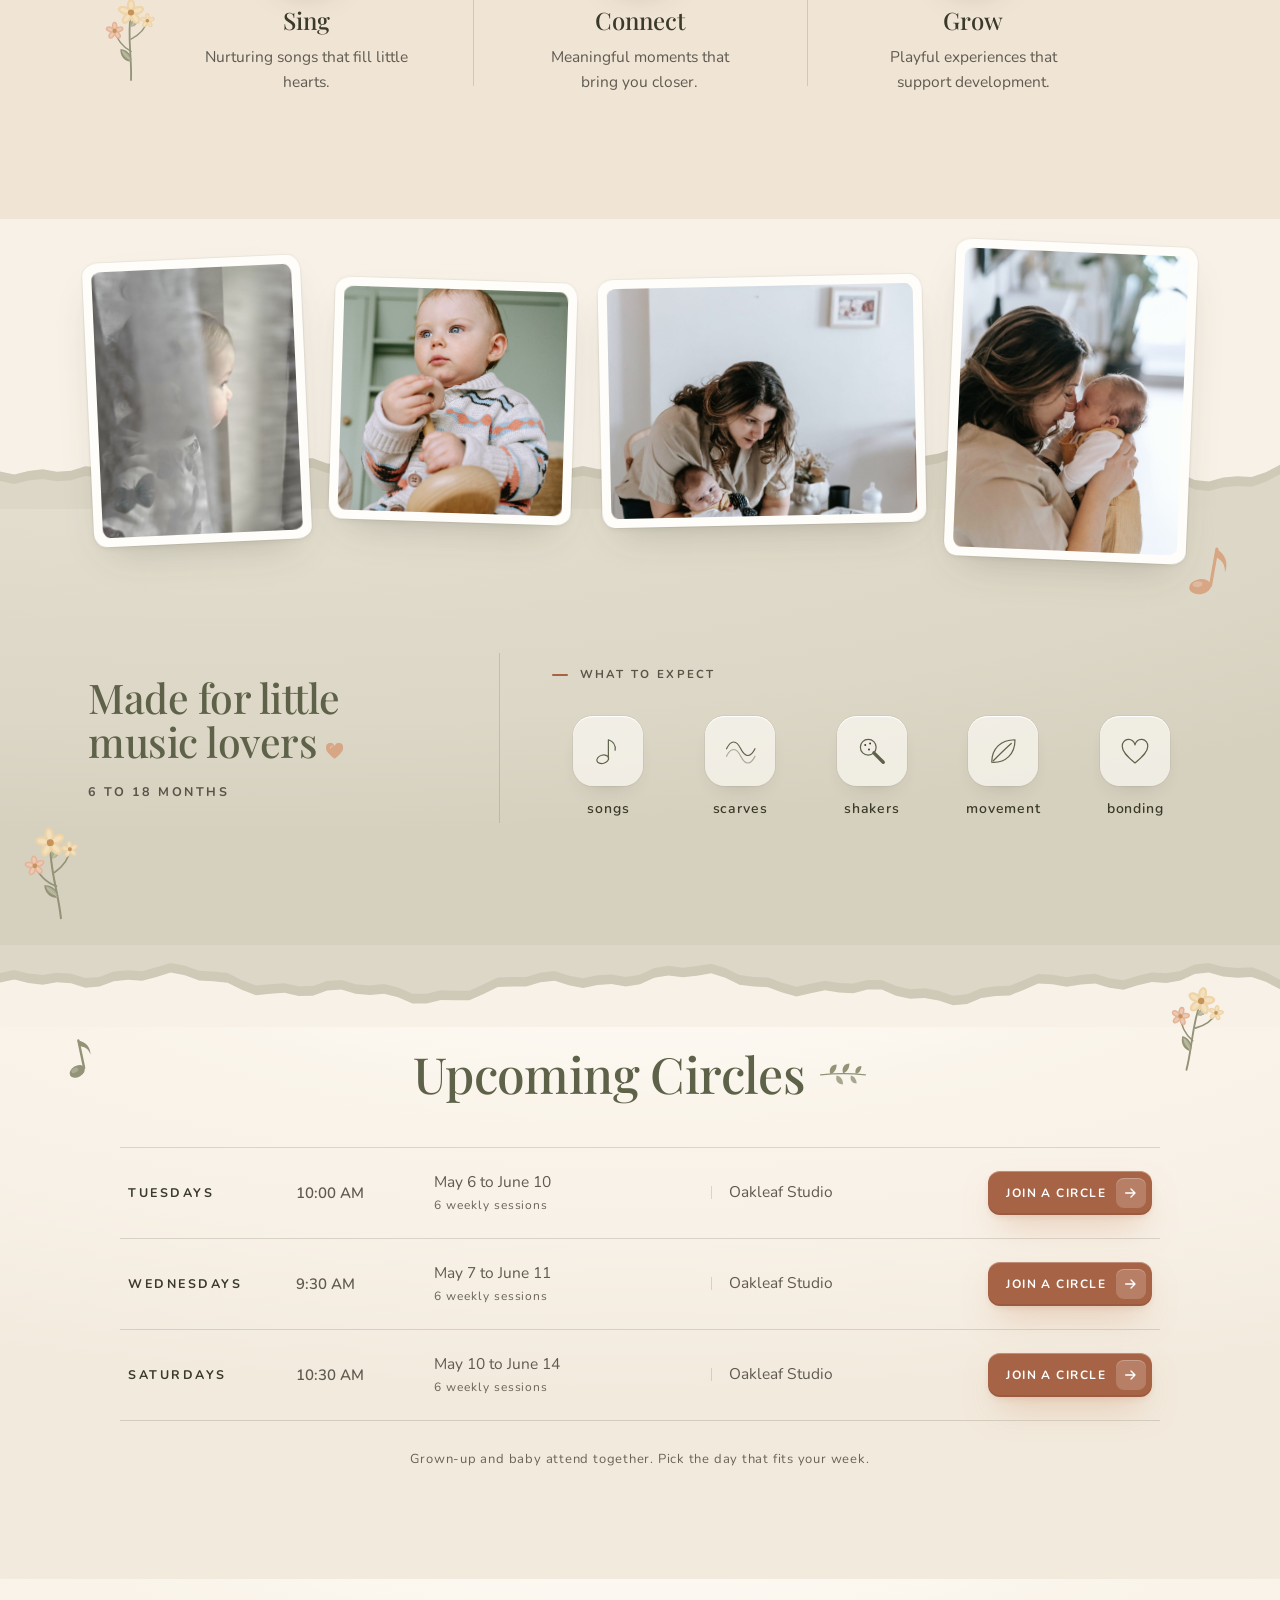
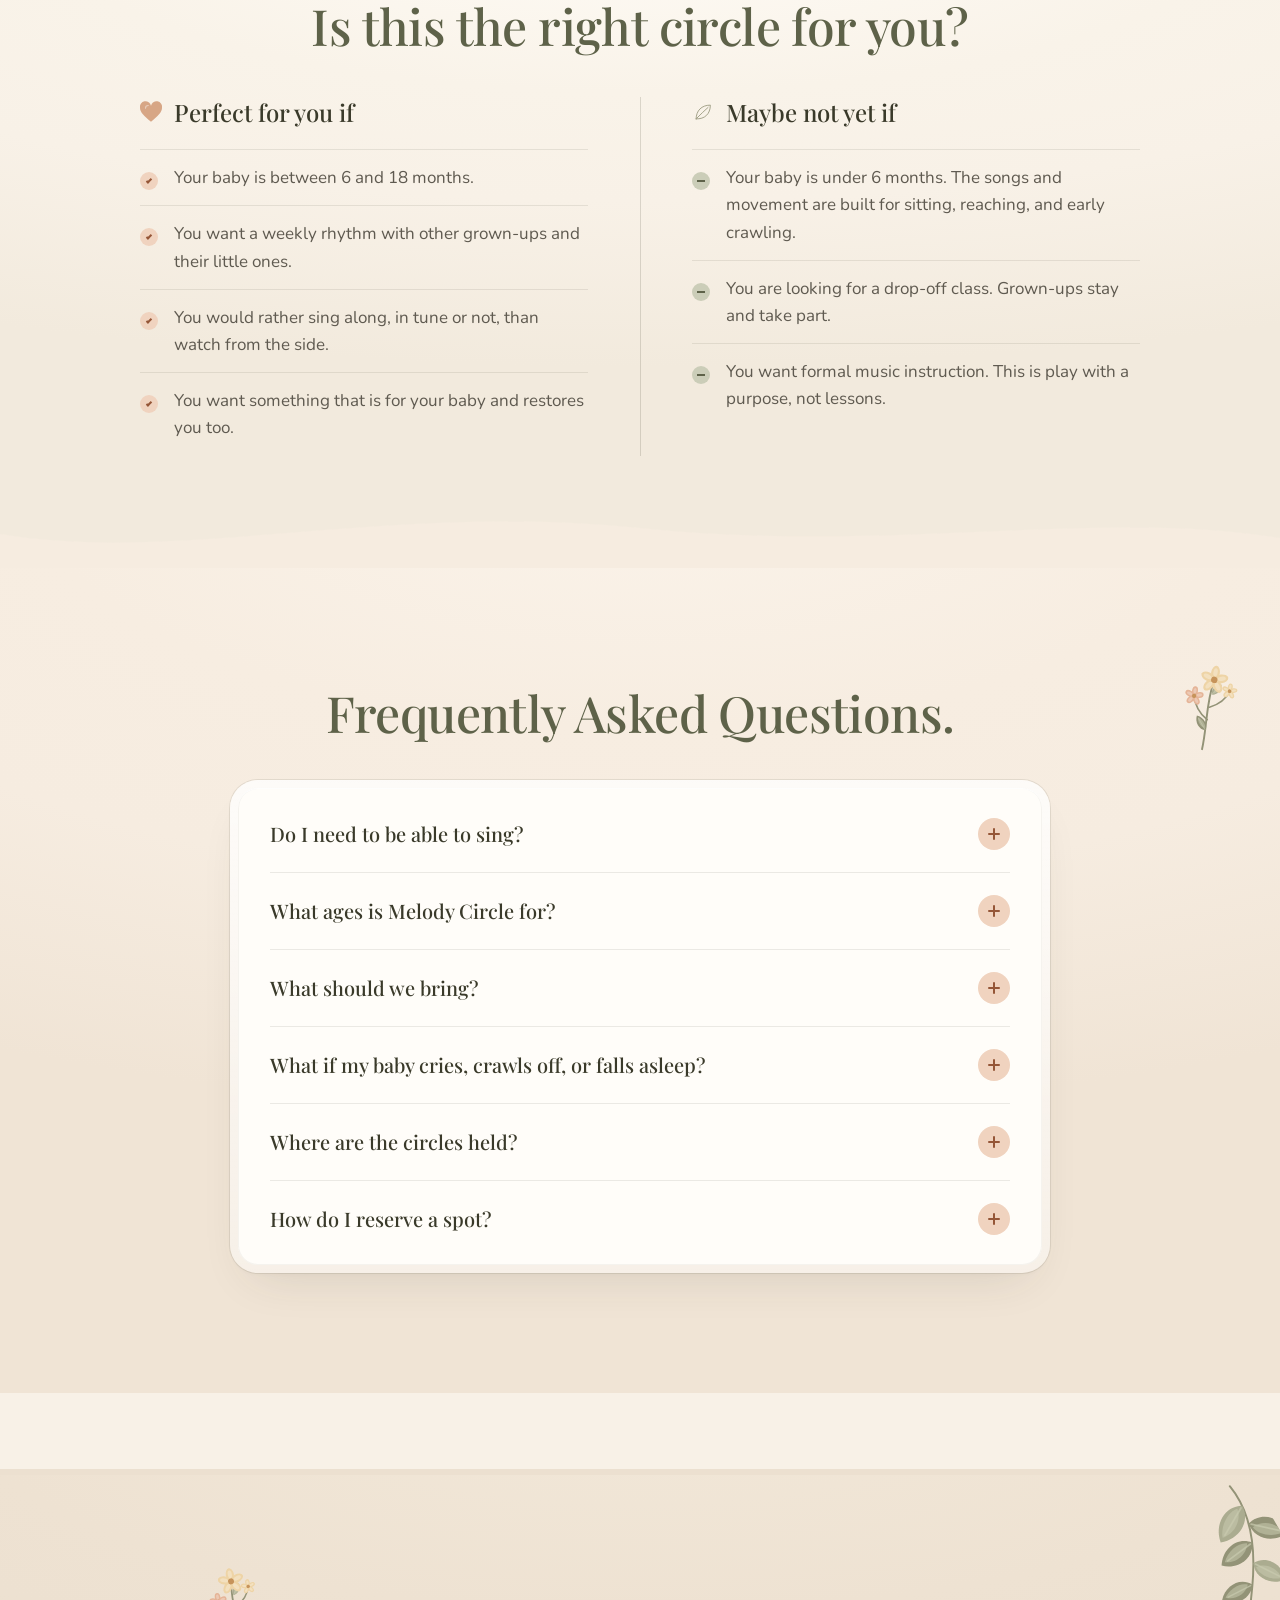
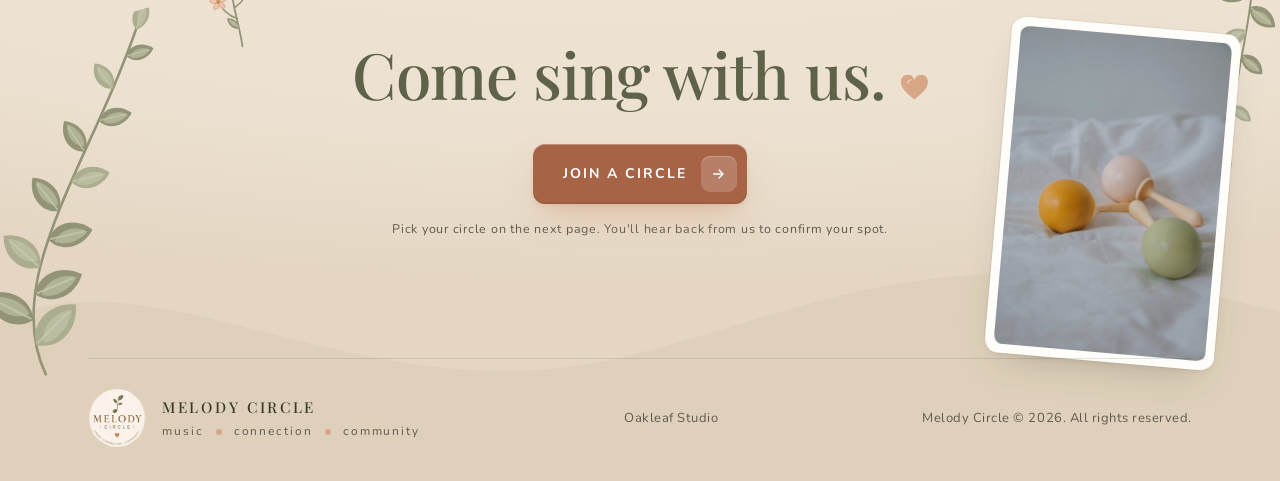
==== commit 968e0904: "No typographic symbols in copy; 15-spot counter with Apps Script receiver, full state and waitlist C" ====
--- a/index.html
+++ b/index.html
@@ -3,9 +3,9 @@
 <head>
 <meta charset="utf-8">
 <meta name="viewport" content="width=device-width, initial-scale=1, viewport-fit=cover">
-<title>Melody Circle · Music and movement for babies 6 to 18 months</title>
+<title>Melody Circle | Music and movement for babies 6 to 18 months</title>
 <meta name="description" content="Melody Circle is a cozy music and movement class for babies 6 to 18 months and their grown-ups. Songs, scarves, shakers, movement and bonding, weekly at Oakleaf Studio.">
-<meta property="og:title" content="Melody Circle · music, connection, community">
+<meta property="og:title" content="Melody Circle: music, connection, community">
 <meta property="og:description" content="A music and movement experience for little ones and their grown-ups. Join an upcoming circle.">
 <meta property="og:image" content="assets/hero.jpg">
 <meta name="theme-color" content="#F8F1E7">
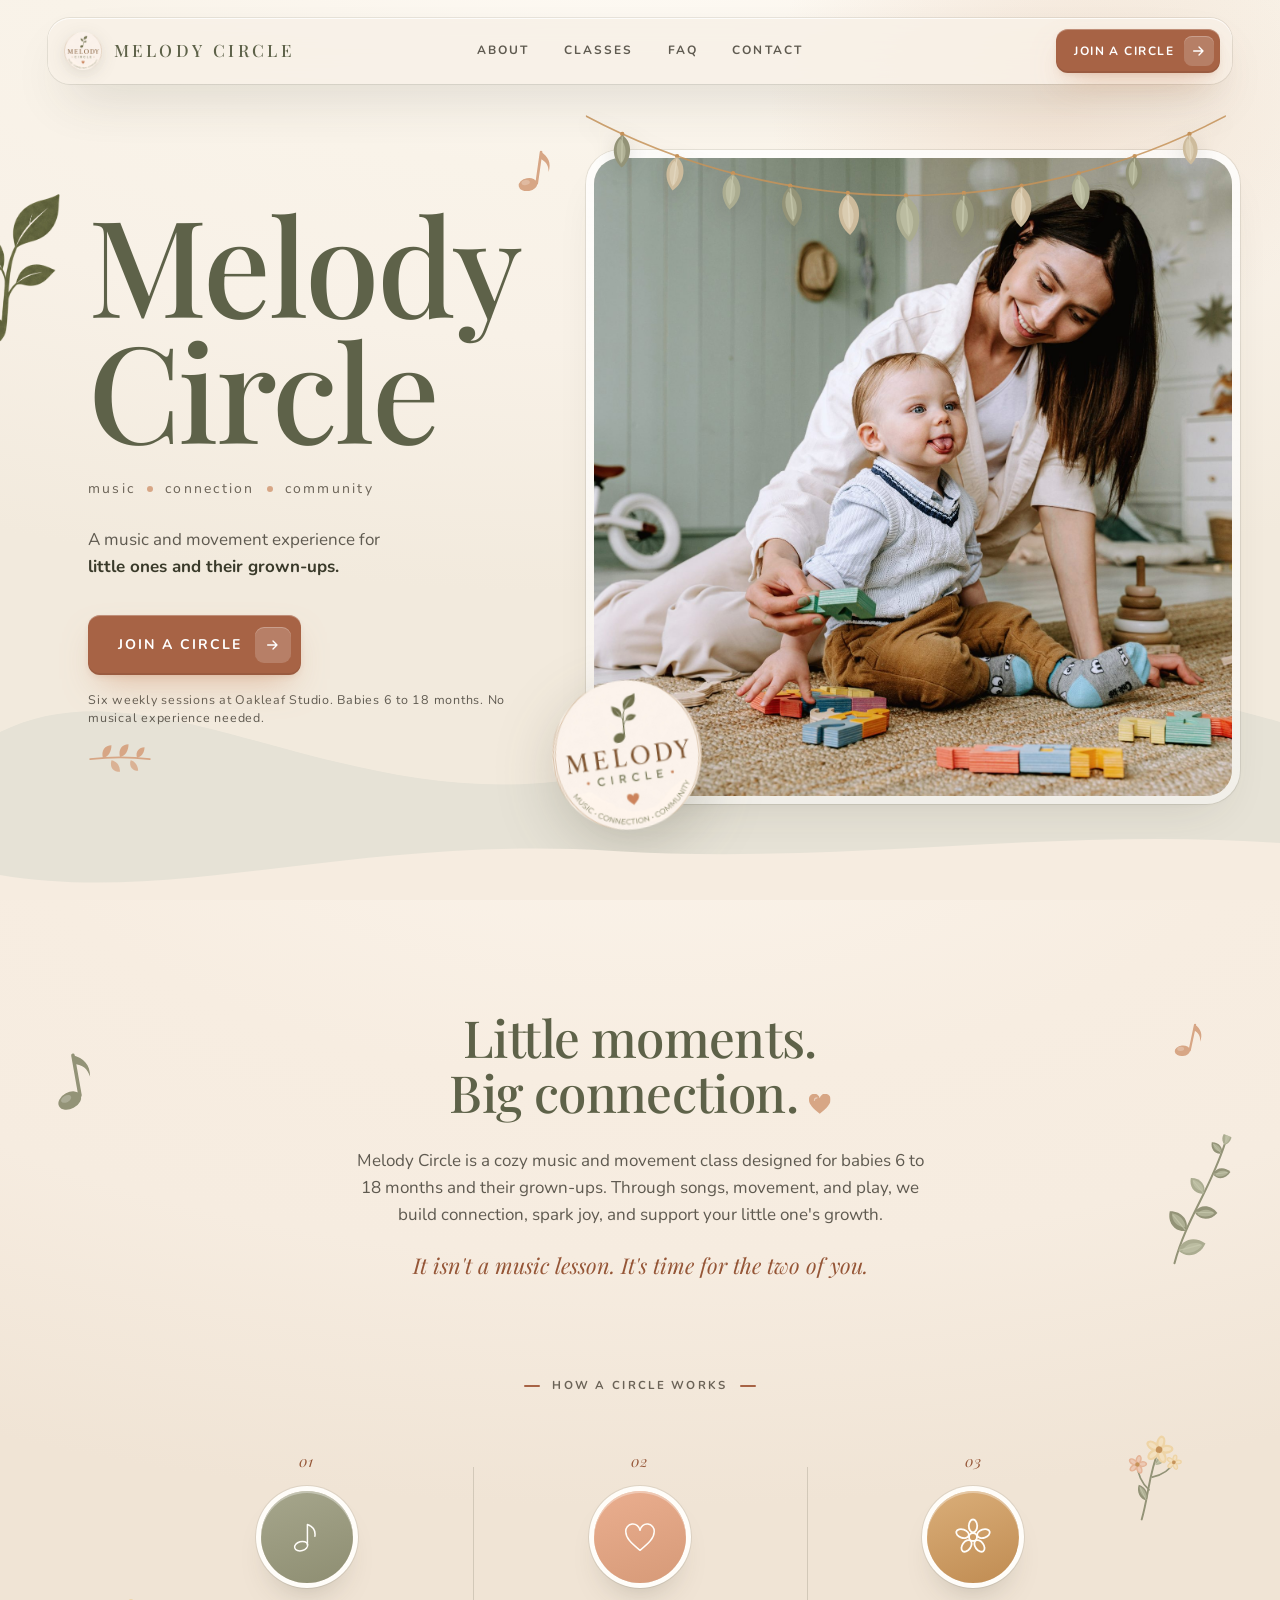
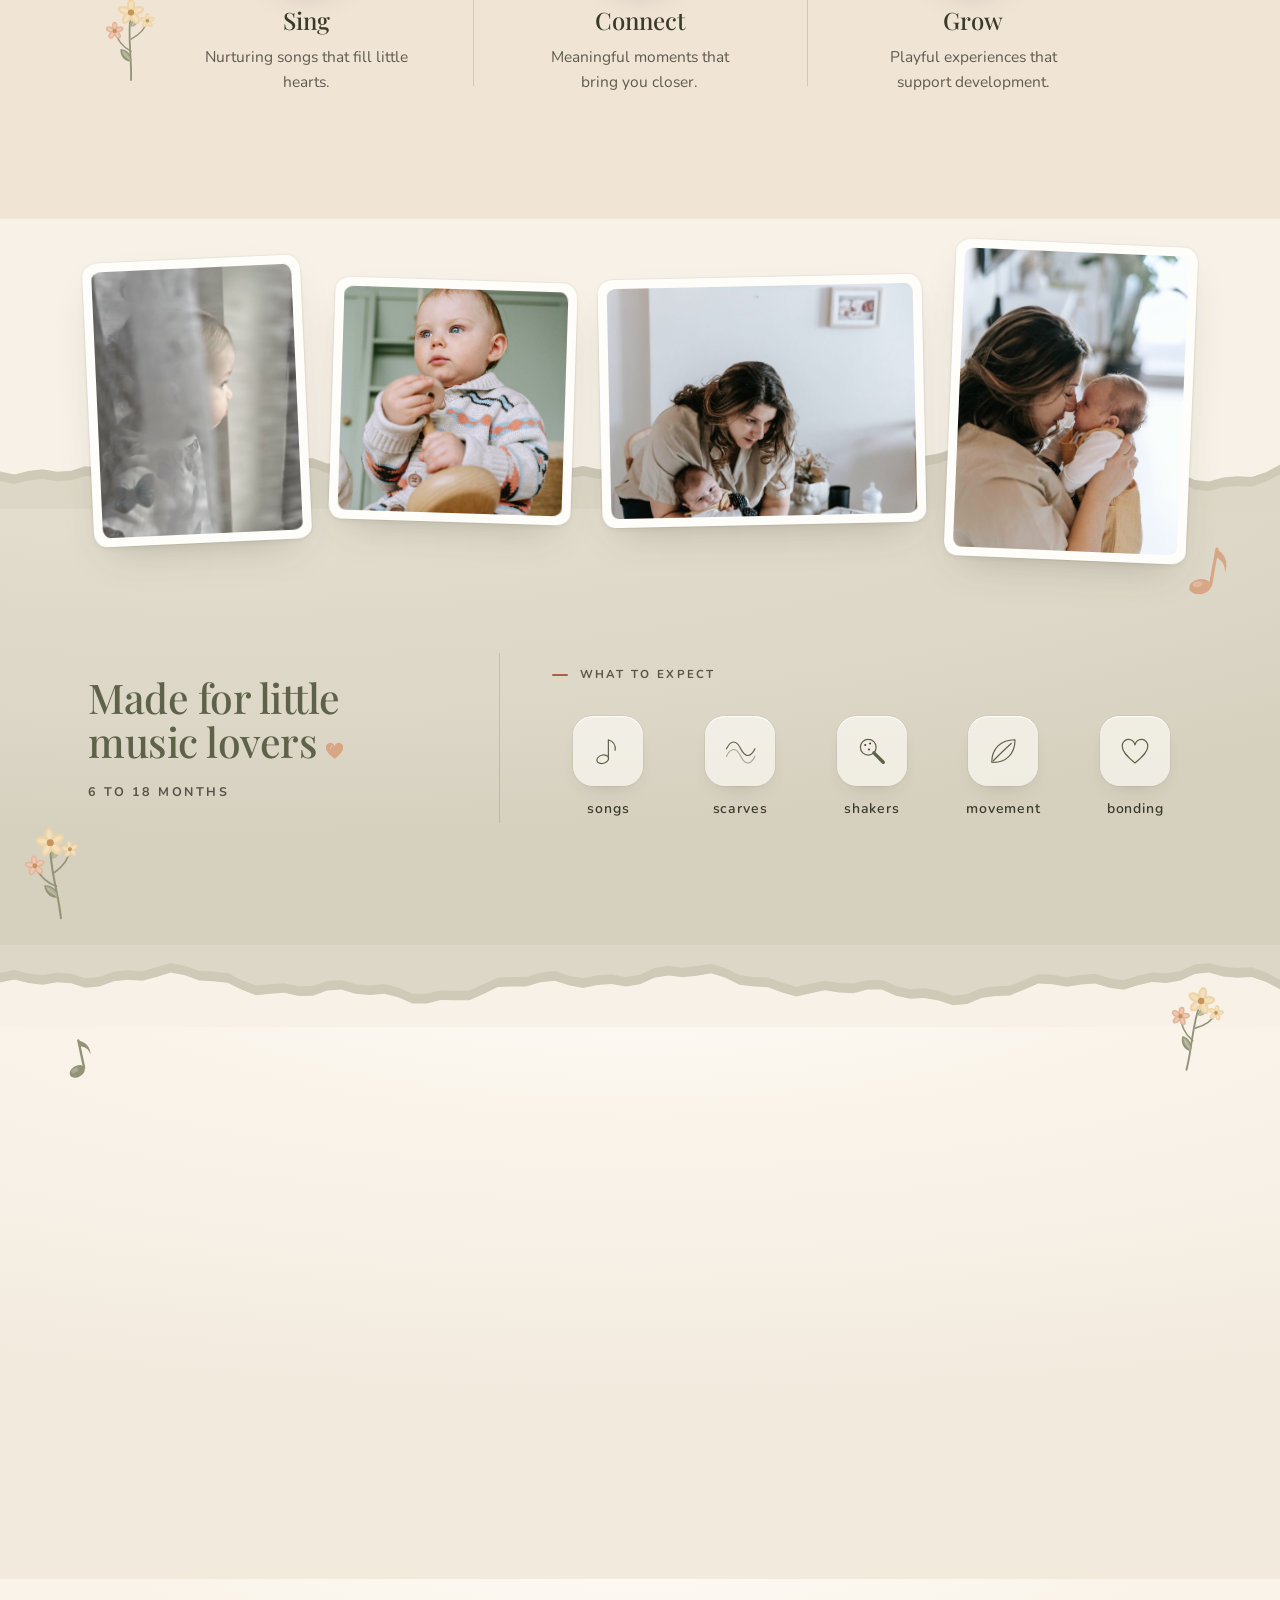
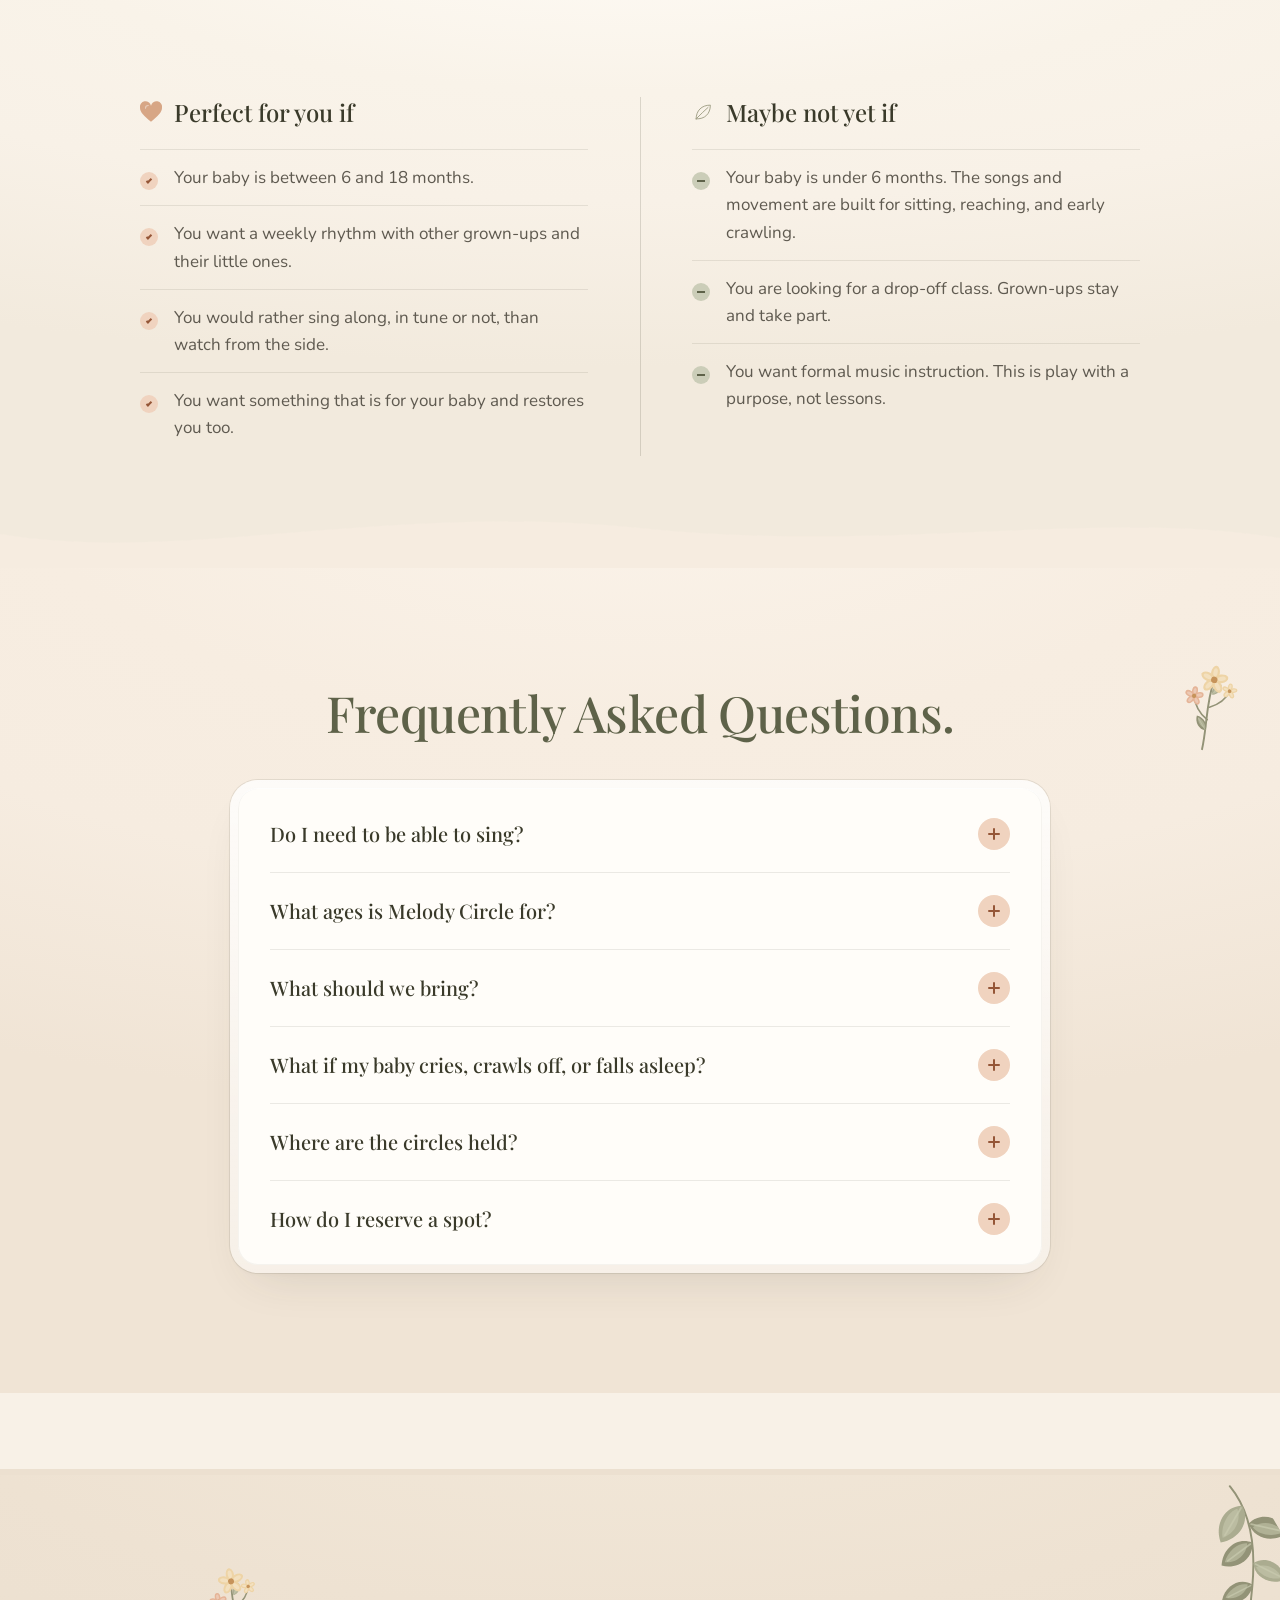
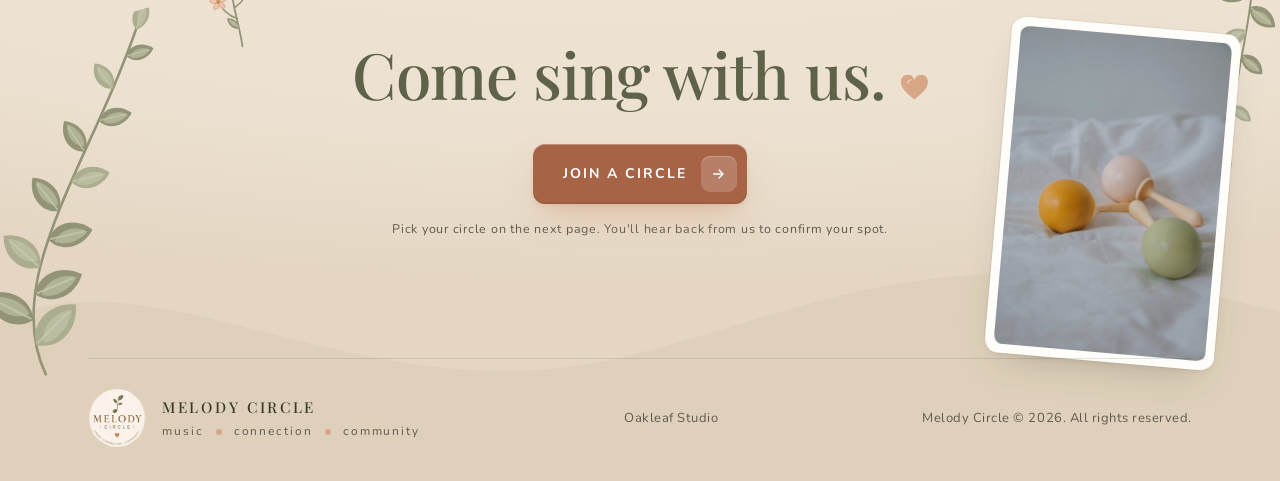
==== commit 8e6c7674: "Homepage Join a Circle links go to the live GHL hub Co-Authored-By: Claude Fable 5.1 <noreply@anthro" ====
--- a/index.html
+++ b/index.html
@@ -130,7 +130,7 @@
     <nav class="nav-links" aria-label="Sections">
       <a href="#about">About</a><a href="#classes">Classes</a><a href="#faq">FAQ</a><a href="#contact">Contact</a>
     </nav>
-    <a class="btn sm nav-cta" href="hub.html"><span>Join a Circle</span><span class="ico" aria-hidden="true"><svg><use href="#ic-arrow"/></svg></span></a>
+    <a class="btn sm nav-cta" href="https://hub.melodycirclemiami.com/hub-page"><span>Join a Circle</span><span class="ico" aria-hidden="true"><svg><use href="#ic-arrow"/></svg></span></a>
     <button class="burger" type="button" aria-label="Open menu" aria-expanded="false" aria-controls="menu"><i></i><i></i></button>
   </div>
 </header>
@@ -140,7 +140,7 @@
     <li style="--i:1"><a href="#classes">Classes</a></li>
     <li style="--i:2"><a href="#faq">FAQ</a></li>
     <li style="--i:3"><a href="#contact">Contact</a></li>
-    <li style="--i:4"><a class="btn lg" href="hub.html"><span>Join a Circle</span><span class="ico" aria-hidden="true"><svg><use href="#ic-arrow"/></svg></span></a></li>
+    <li style="--i:4"><a class="btn lg" href="https://hub.melodycirclemiami.com/hub-page"><span>Join a Circle</span><span class="ico" aria-hidden="true"><svg><use href="#ic-arrow"/></svg></span></a></li>
   </ul>
 </div>
 
@@ -160,7 +160,7 @@
       <p class="tagline fade-in" style="--i:2"><span>music</span><i></i><span>connection</span><i></i><span>community</span></p>
       <p class="lead fade-in" style="--i:3">A music and movement experience for <b>little ones and their grown-ups.</b></p>
       <div class="cta-row fade-in" style="--i:4">
-        <a class="btn lg" href="hub.html"><span>Join a Circle</span><span class="ico" aria-hidden="true"><svg><use href="#ic-arrow"/></svg></span></a>
+        <a class="btn lg" href="https://hub.melodycirclemiami.com/hub-page"><span>Join a Circle</span><span class="ico" aria-hidden="true"><svg><use href="#ic-arrow"/></svg></span></a>
         <p class="risk"><span data-sessions>Weekly</span> sessions at Oakleaf Studio. Babies 6 to 18 months. No musical experience needed.</p>
         <span class="deco d-hero-flourish" aria-hidden="true"><svg><use href="#mc-flourish"/></svg></span>
       </div>
@@ -241,7 +241,7 @@
 <section class="schedule" aria-labelledby="sched-h">
   <div class="col">
     <div class="sched-head" data-reveal><h2 class="h2 display" id="sched-h">Upcoming Circles<svg class="flourish" aria-hidden="true"><use href="#mc-flourish"/></svg></h2></div>
-    <div class="rows" id="schedule-rows" data-reserve="hub.html"></div>
+    <div class="rows" id="schedule-rows" data-reserve="https://hub.melodycirclemiami.com/hub-page"></div>
     <span class="deco d-sched-fl float soft" style="--r:12deg; --dur:9s" aria-hidden="true"><svg><use href="#mc-flowers"/></svg></span>
     <span class="deco d-sched-note float" style="--dur:8s; --del:-1s" aria-hidden="true"><svg><use href="#mc-note"/></svg></span>
     <p class="sched-note" data-reveal>Grown-up and baby attend together. Pick the day that fits your week.</p>
@@ -304,7 +304,7 @@
   <div class="col close-in">
     <h2 class="h2 display" id="close-h" data-reveal>Come sing with us.<i class="heart"><svg aria-hidden="true"><use href="#mc-heart"/></svg></i></h2>
     <div class="cta-row center" data-reveal style="--i:1">
-      <a class="btn lg" href="hub.html"><span>Join a Circle</span><span class="ico" aria-hidden="true"><svg><use href="#ic-arrow"/></svg></span></a>
+      <a class="btn lg" href="https://hub.melodycirclemiami.com/hub-page"><span>Join a Circle</span><span class="ico" aria-hidden="true"><svg><use href="#ic-arrow"/></svg></span></a>
       <p class="risk">Pick your circle on the next page. You'll hear back from us to confirm your spot.</p>
     </div>
     <figure class="print close-shot" data-reveal style="--i:2"><div class="ph"><img src="assets/shakers.jpg" width="800" height="1200" loading="lazy" alt="Three wooden ball rattles resting on a white sheet"></div></figure>
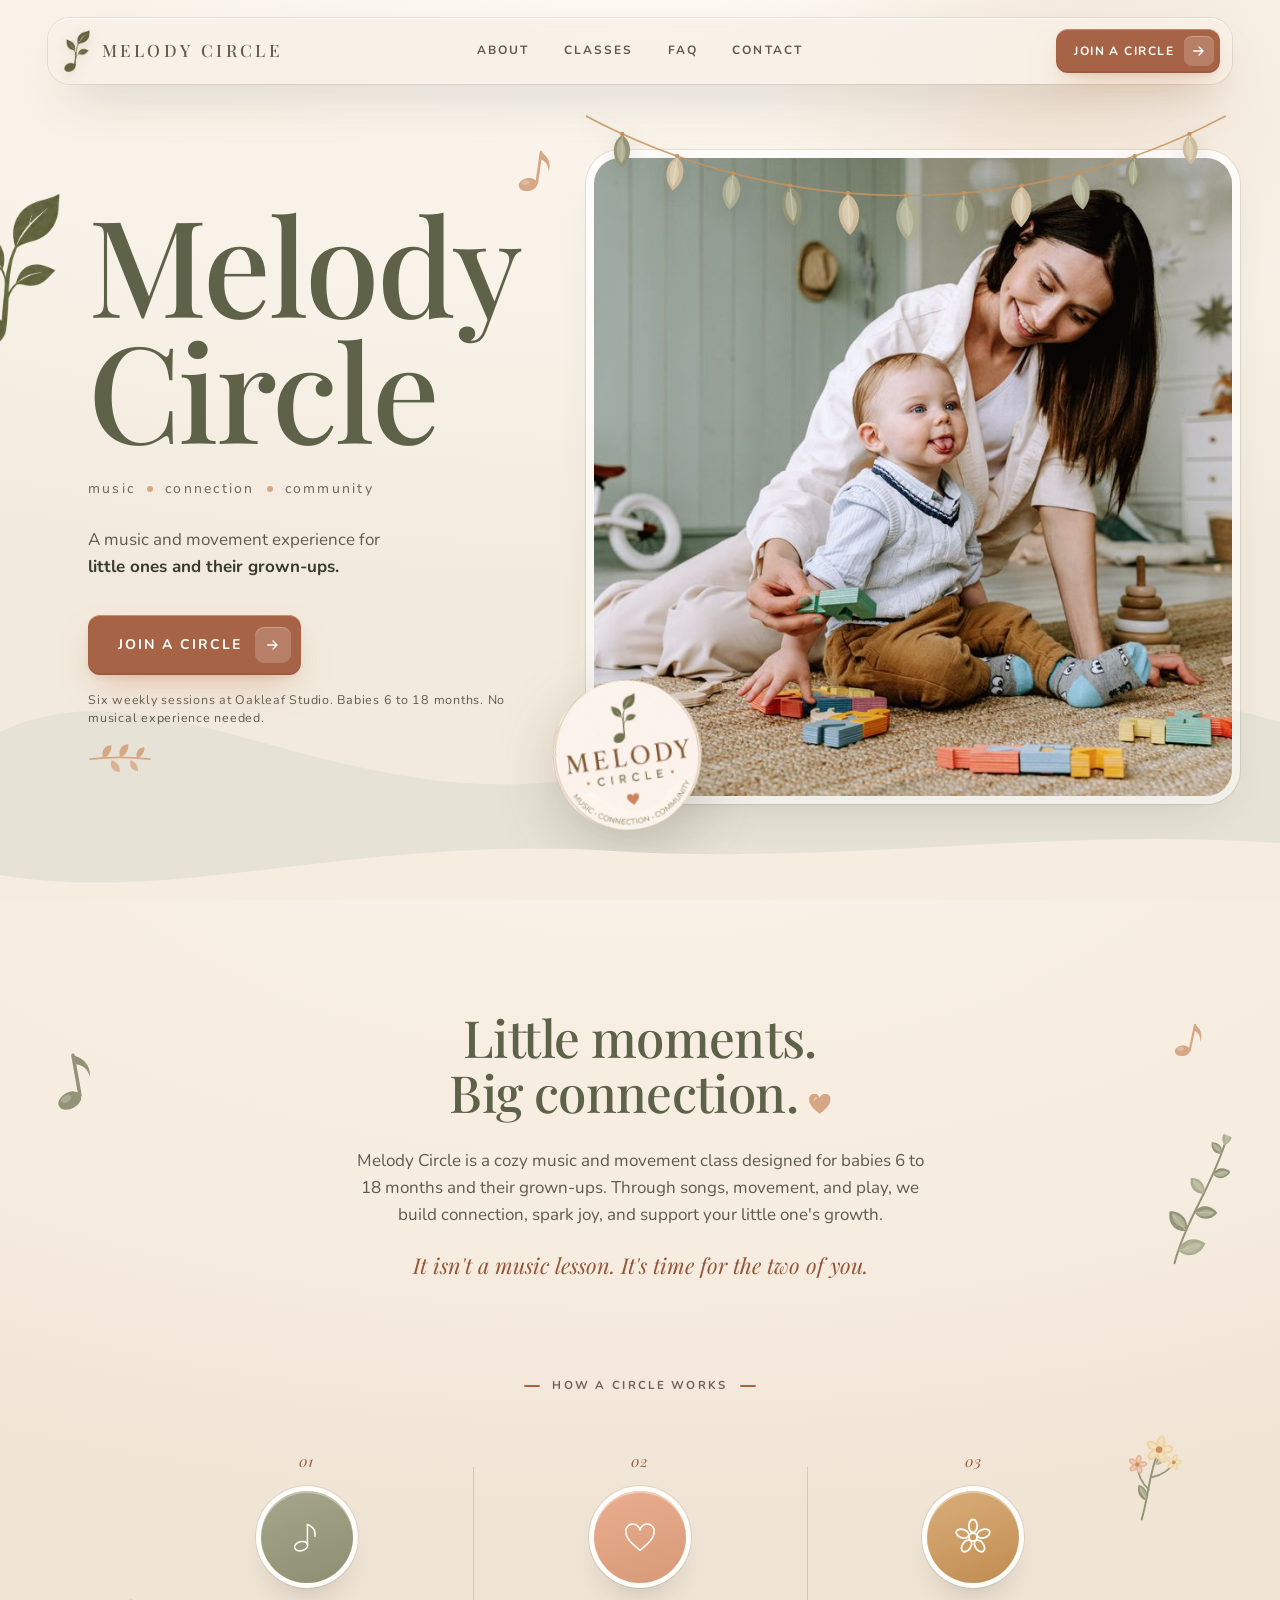
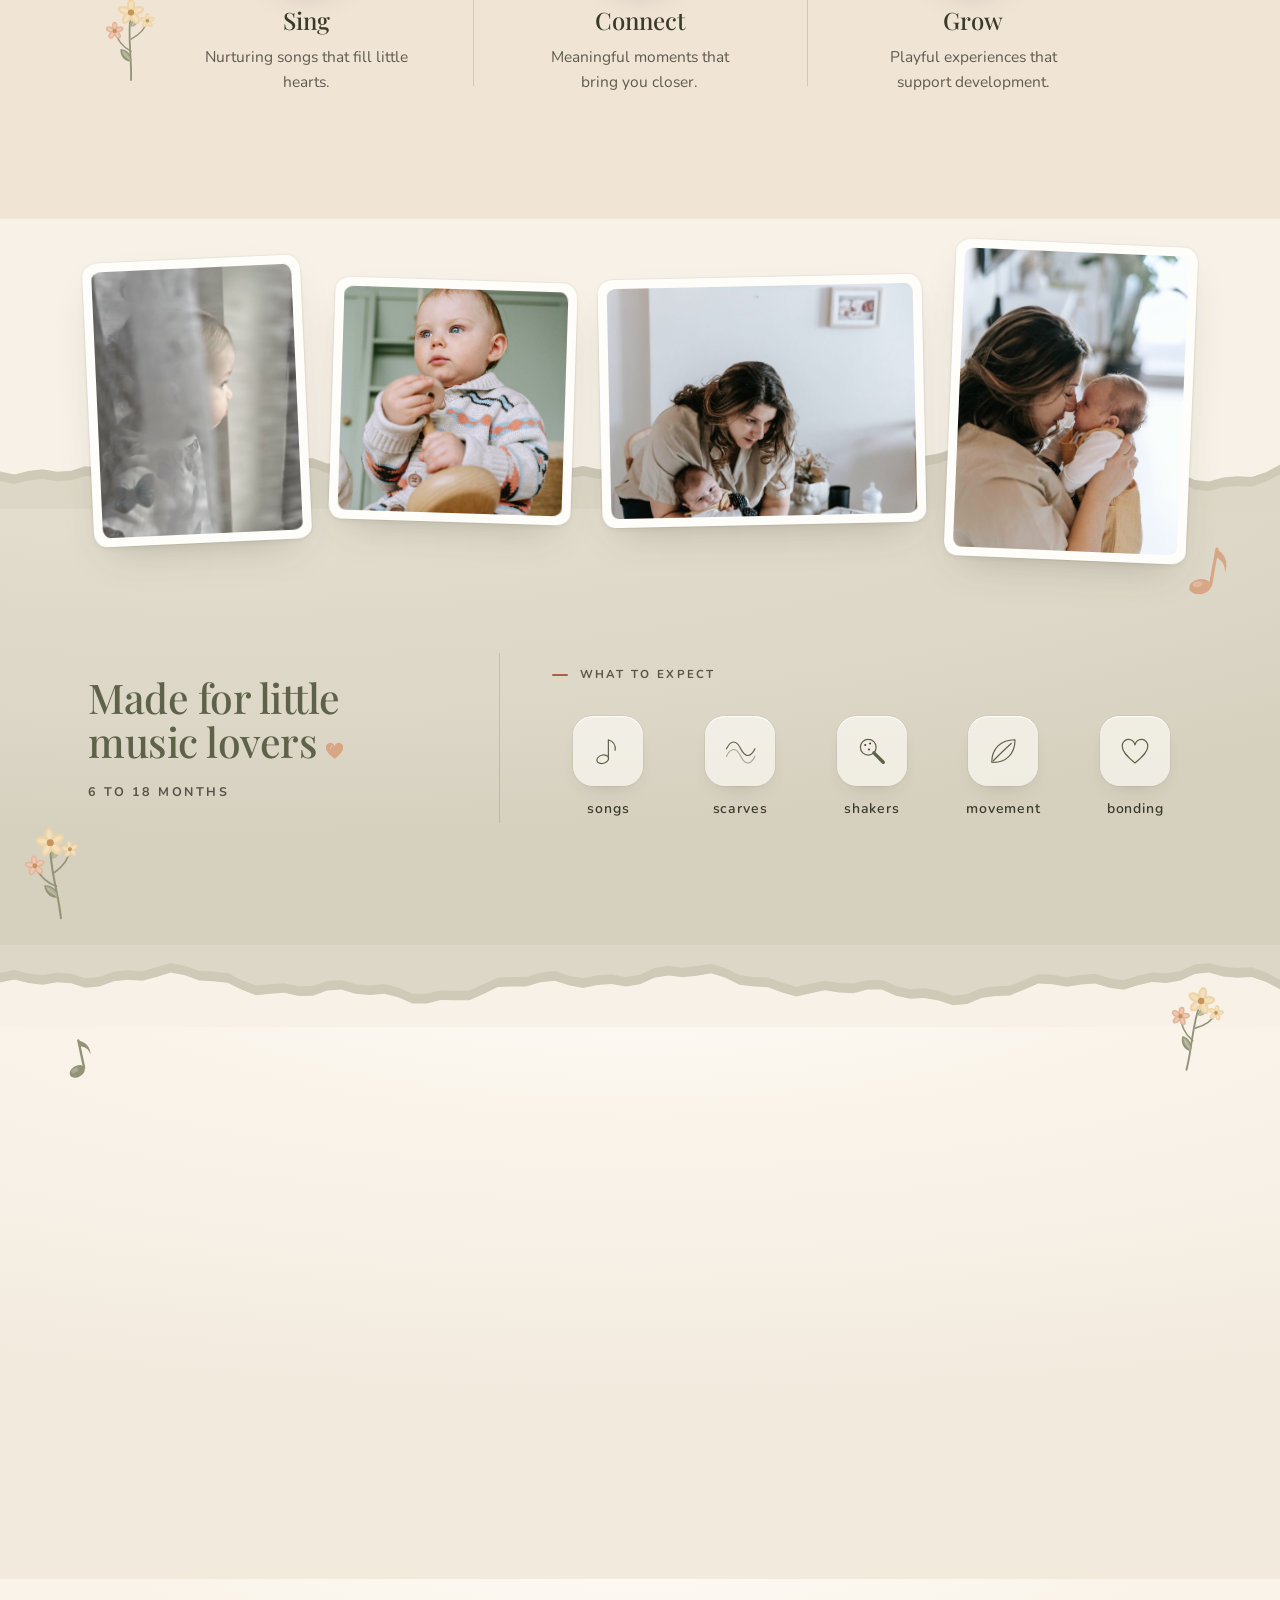
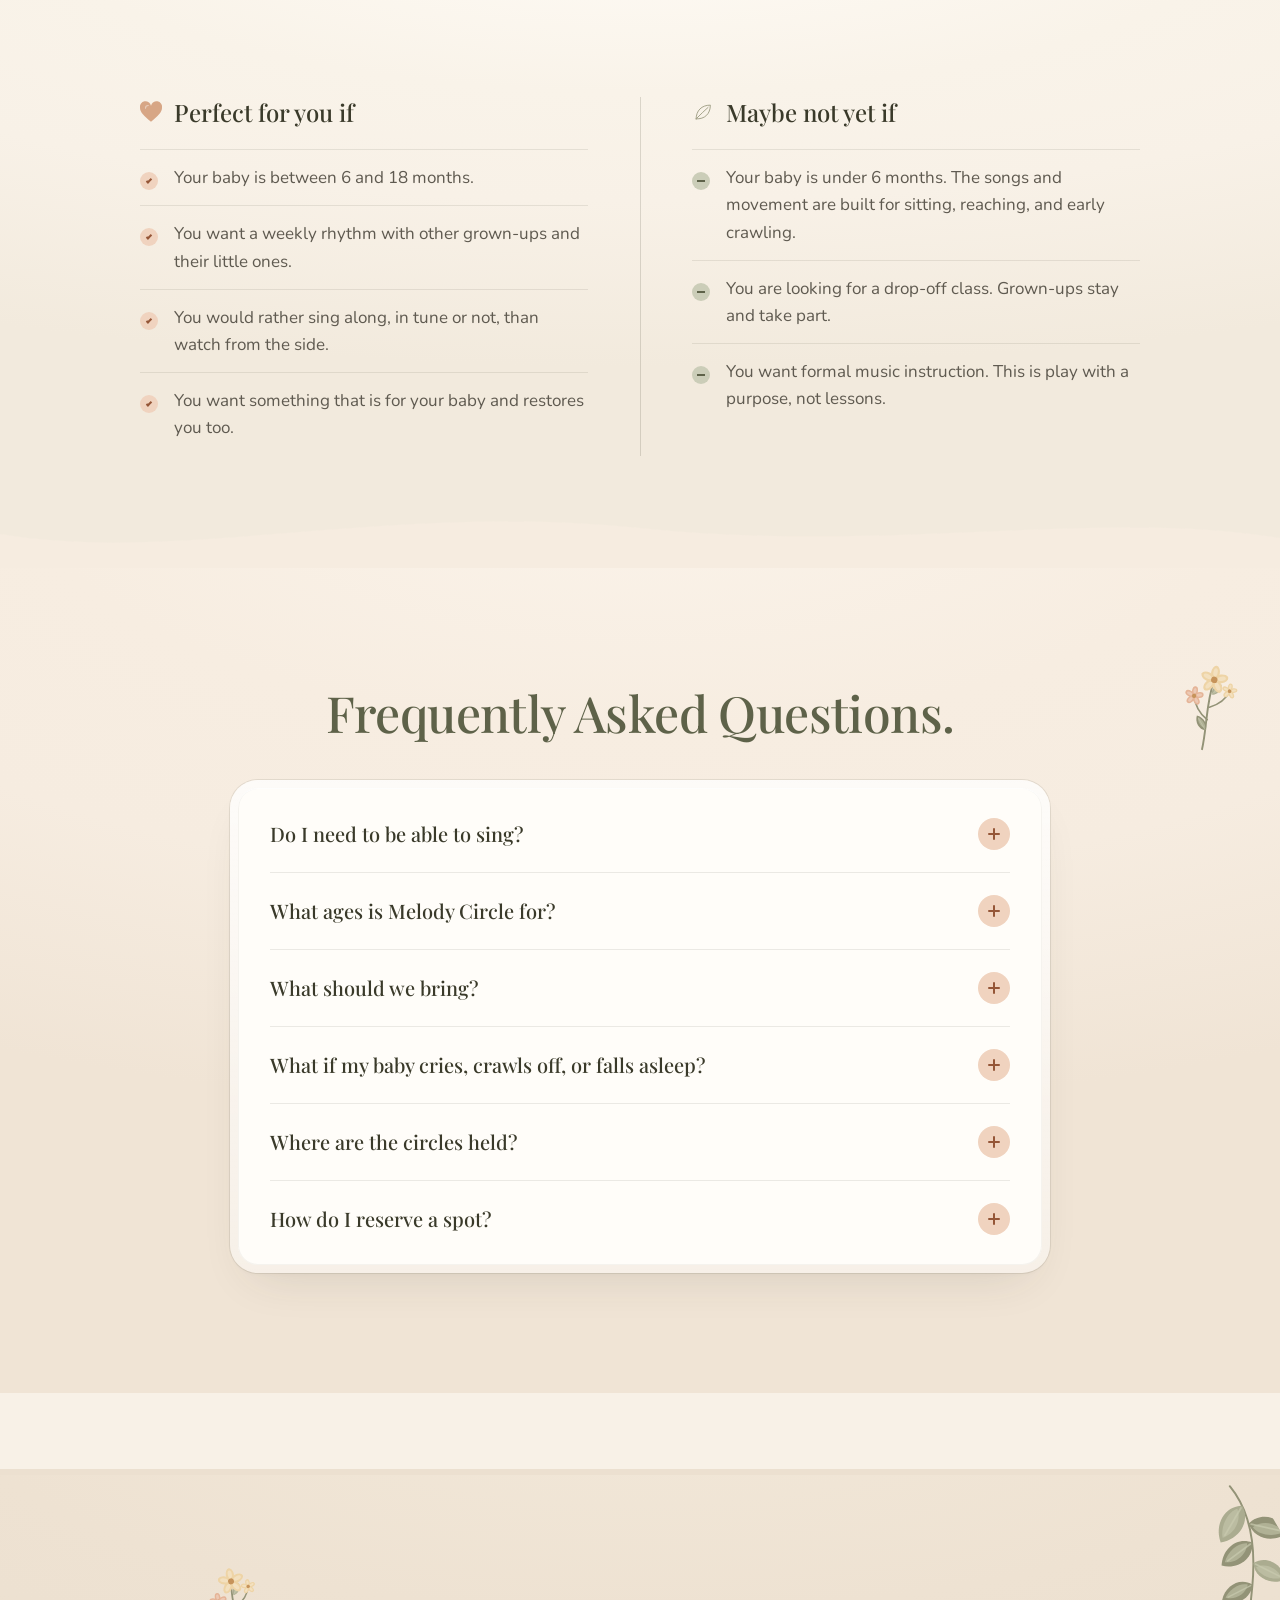
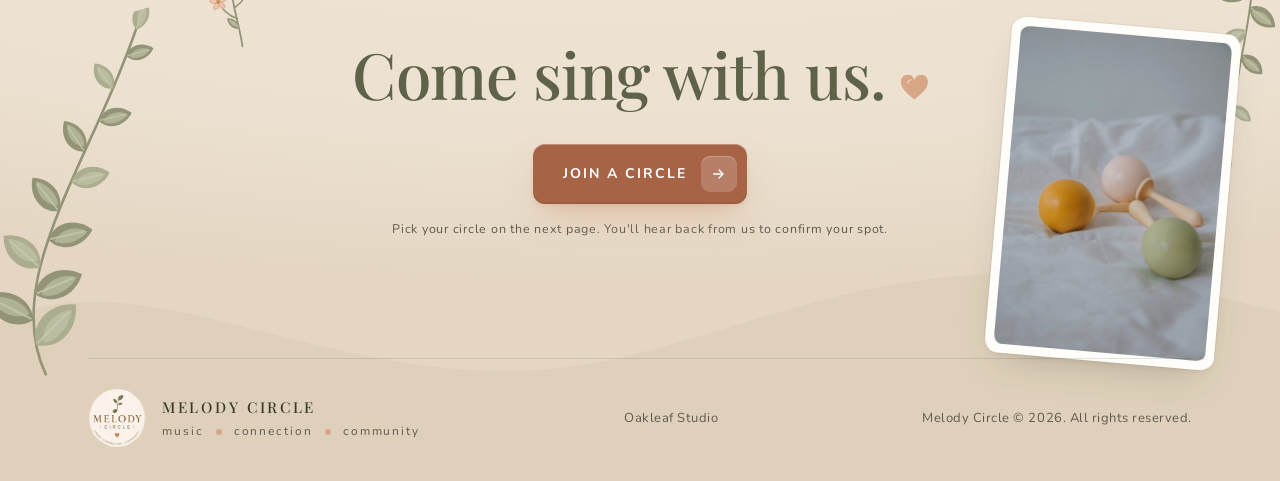
==== commit 97112299: "Homepage nav: leaf-note mark; mark rule shared in home.css; embeds rebuilt Co-Authored-By: Claude Fa" ====
--- a/index.html
+++ b/index.html
@@ -126,7 +126,7 @@
 
 <header class="nav">
   <div class="nav-in">
-    <a class="brand" href="#top" aria-label="Melody Circle, back to top"><span class="mini" aria-hidden="true"><svg><use href="#mc-roundel"/></svg></span>Melody Circle</a>
+    <a class="brand" href="#top" aria-label="Melody Circle, back to top"><span class="mini mark" aria-hidden="true"><svg viewBox="0 0 489 800"><use href="#mc-mark"/></svg></span>Melody Circle</a>
     <nav class="nav-links" aria-label="Sections">
       <a href="#about">About</a><a href="#classes">Classes</a><a href="#faq">FAQ</a><a href="#contact">Contact</a>
     </nav>
--- a/assets/home.css
+++ b/assets/home.css
@@ -123,6 +123,8 @@
 .brand{display:inline-flex; align-items:center; gap:12px; min-height:44px; font-family:var(--display); font-weight:500; font-size:17px; letter-spacing:.2em; text-transform:uppercase; color:var(--sage-deep)}
 .brand .mini{width:38px; height:38px; flex:none; filter:drop-shadow(0 4px 8px rgba(58,58,42,.12))}
 .brand .mini svg{width:100%; height:100%; display:block}
+.brand .mini.mark{width:26px; height:42px; filter:drop-shadow(0 3px 6px rgba(58,58,42,.14))}
+.brand .mini.mark svg{width:100%; height:100%}
 .nav-links{position:absolute; left:50%; top:50%; transform:translate(-50%,-50%); display:flex; gap:34px}
 .nav-links a{font-size:12px; font-weight:700; letter-spacing:.18em; text-transform:uppercase; color:var(--body); display:inline-flex; align-items:center; min-height:44px; position:relative}
 .nav-links a::after{content:""; position:absolute; left:0; right:0; bottom:8px; height:2px; border-radius:2px; background:var(--peach); transform:scaleX(0); transform-origin:left; transition:transform .5s var(--ease)}
@@ -325,6 +327,7 @@
   .nav-links,.nav-cta{display:none} .burger{display:block}
   .nav-in{padding:0 8px 0 12px; height:60px}
   .brand{font-size:15px; letter-spacing:.16em} .brand .mini{width:34px; height:34px}
+  .brand .mini.mark{width:22px; height:36px}
   .hero{padding:126px 0 90px}
   .hero-grid{grid-template-columns:minmax(0,1fr); gap:40px}
   .hero-copy{padding:0}
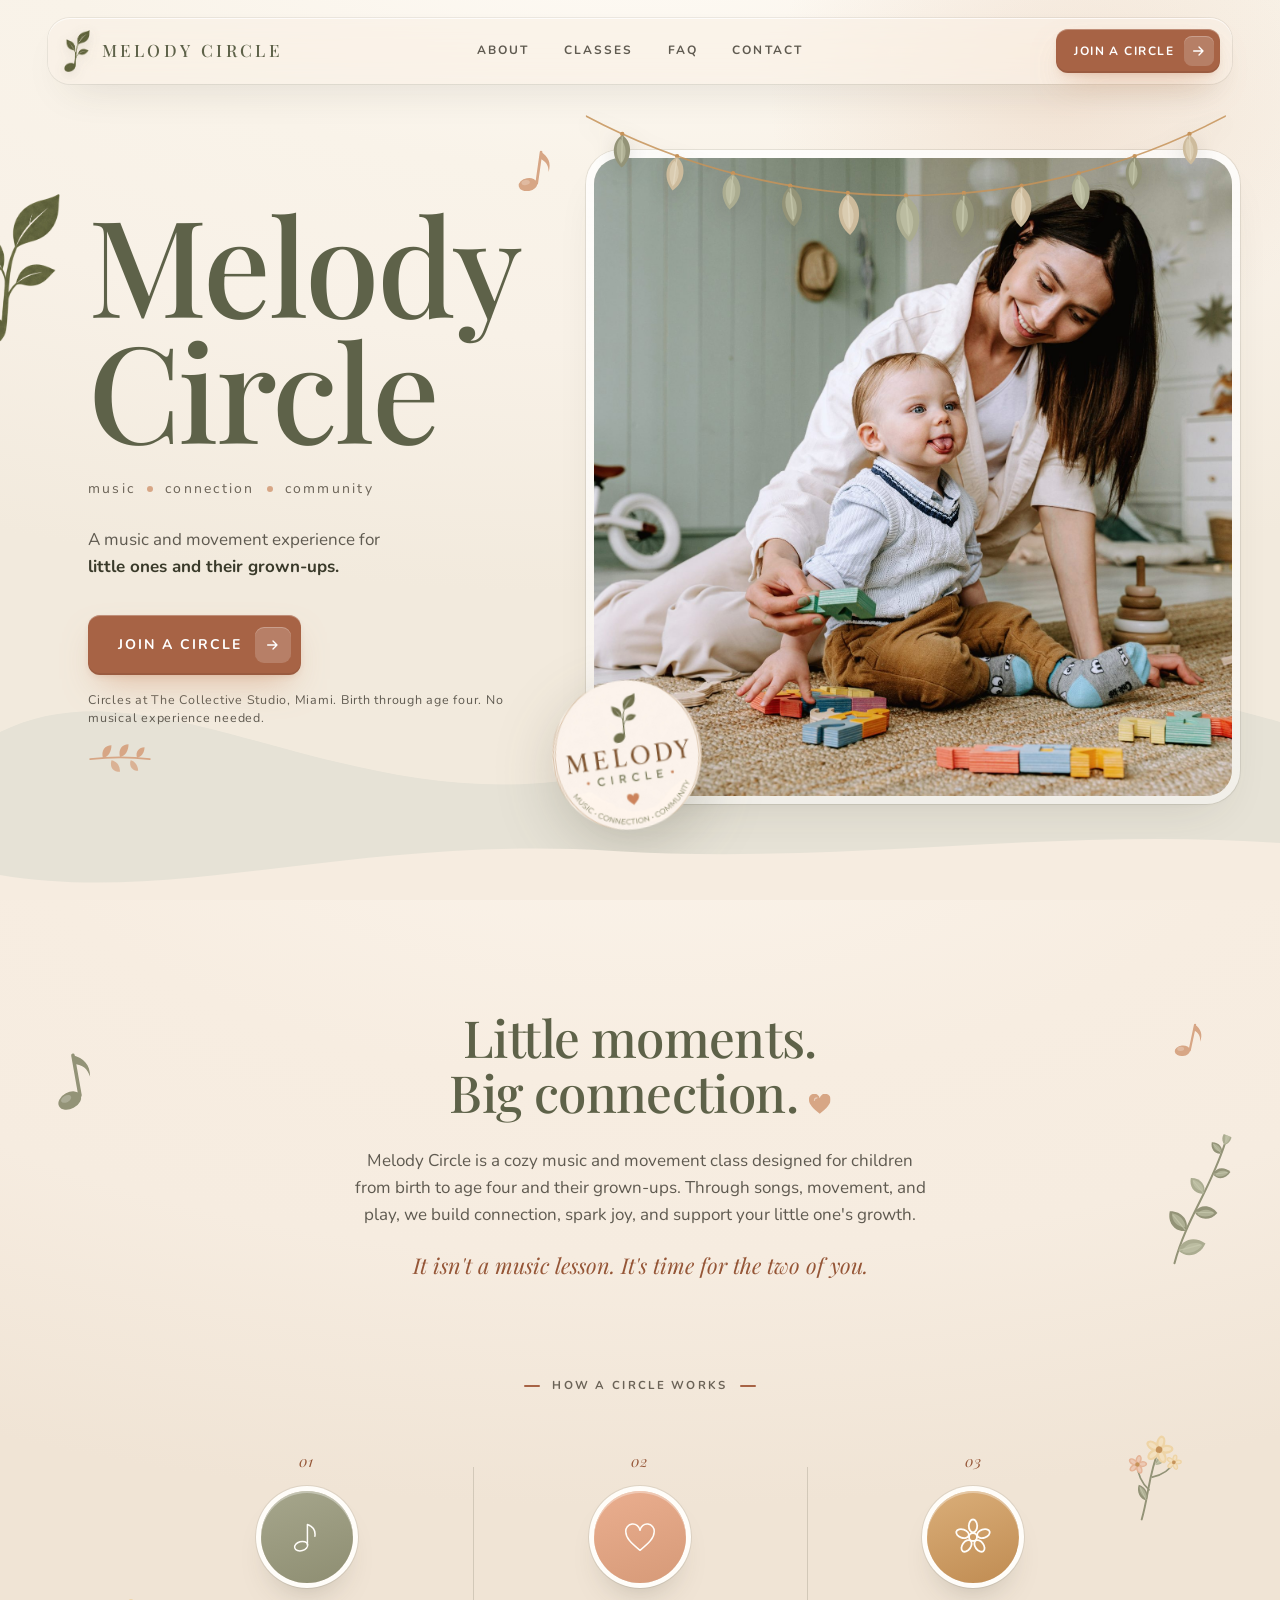
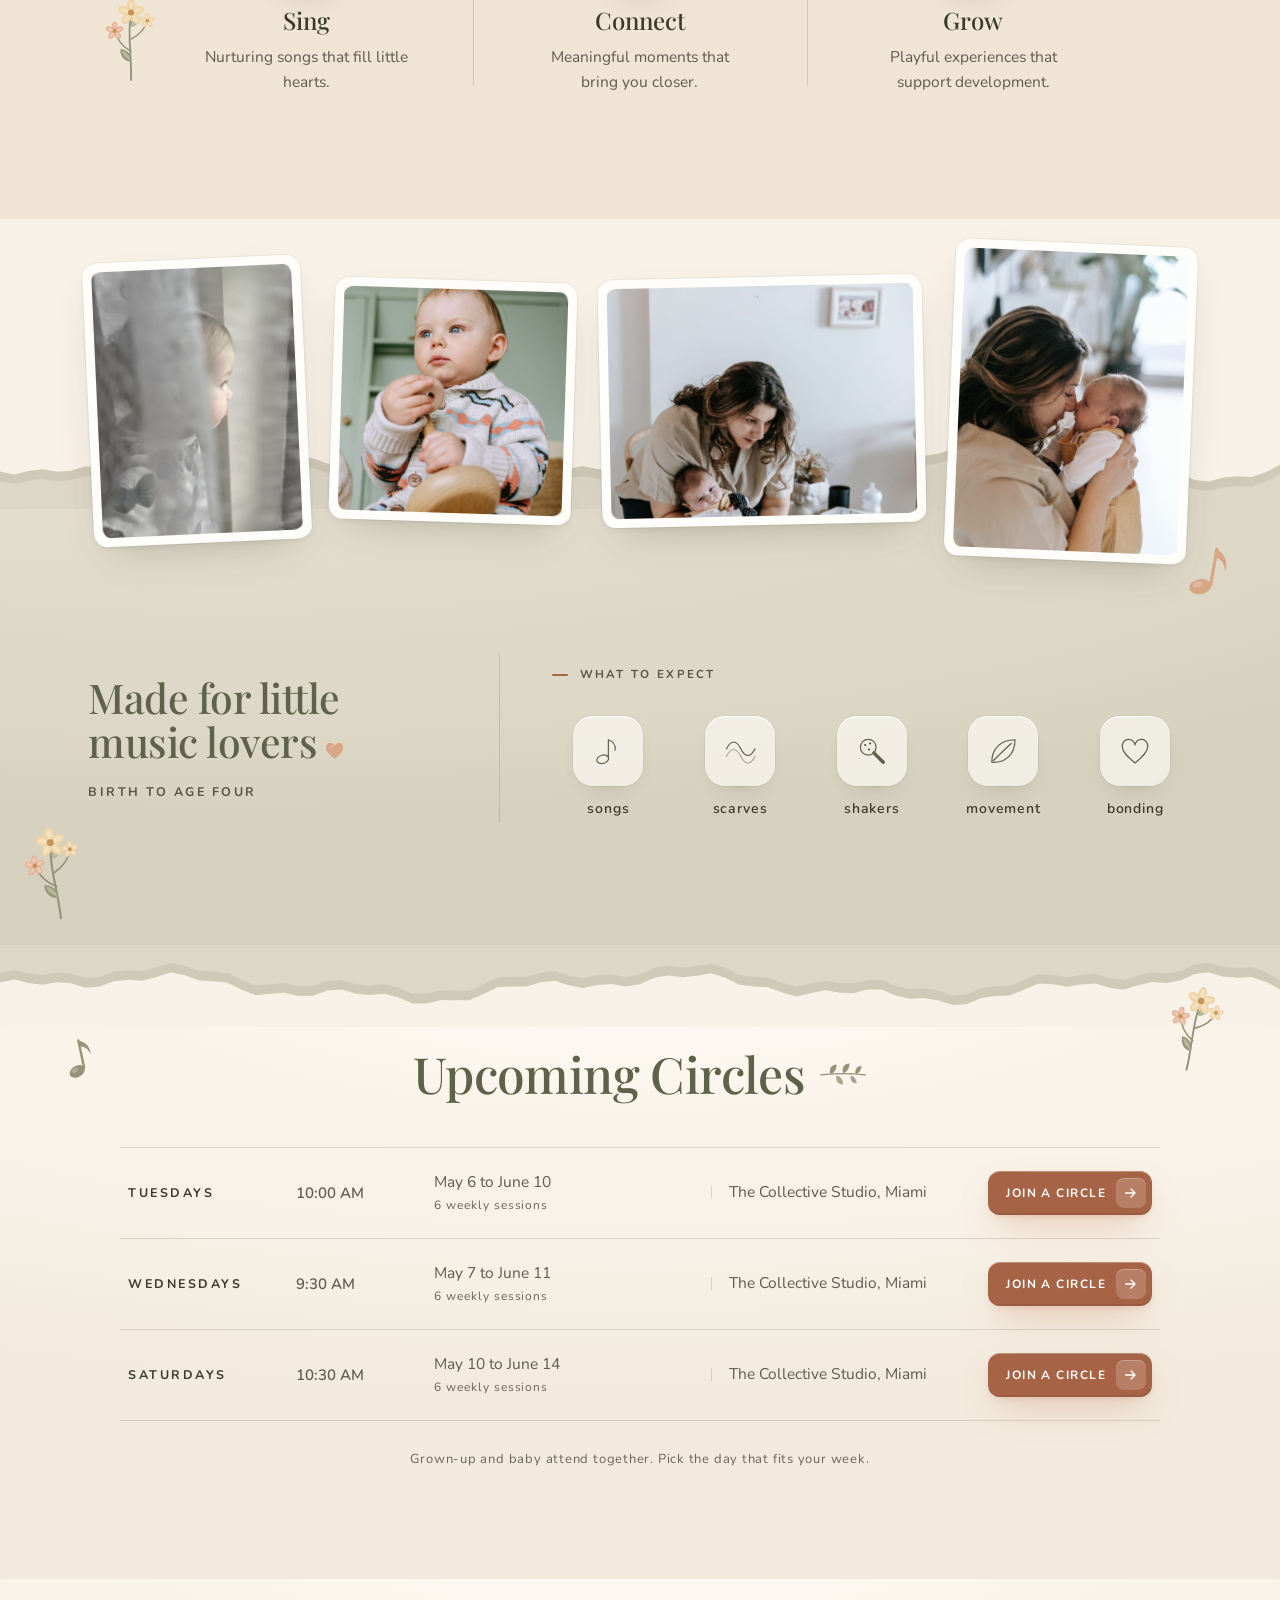
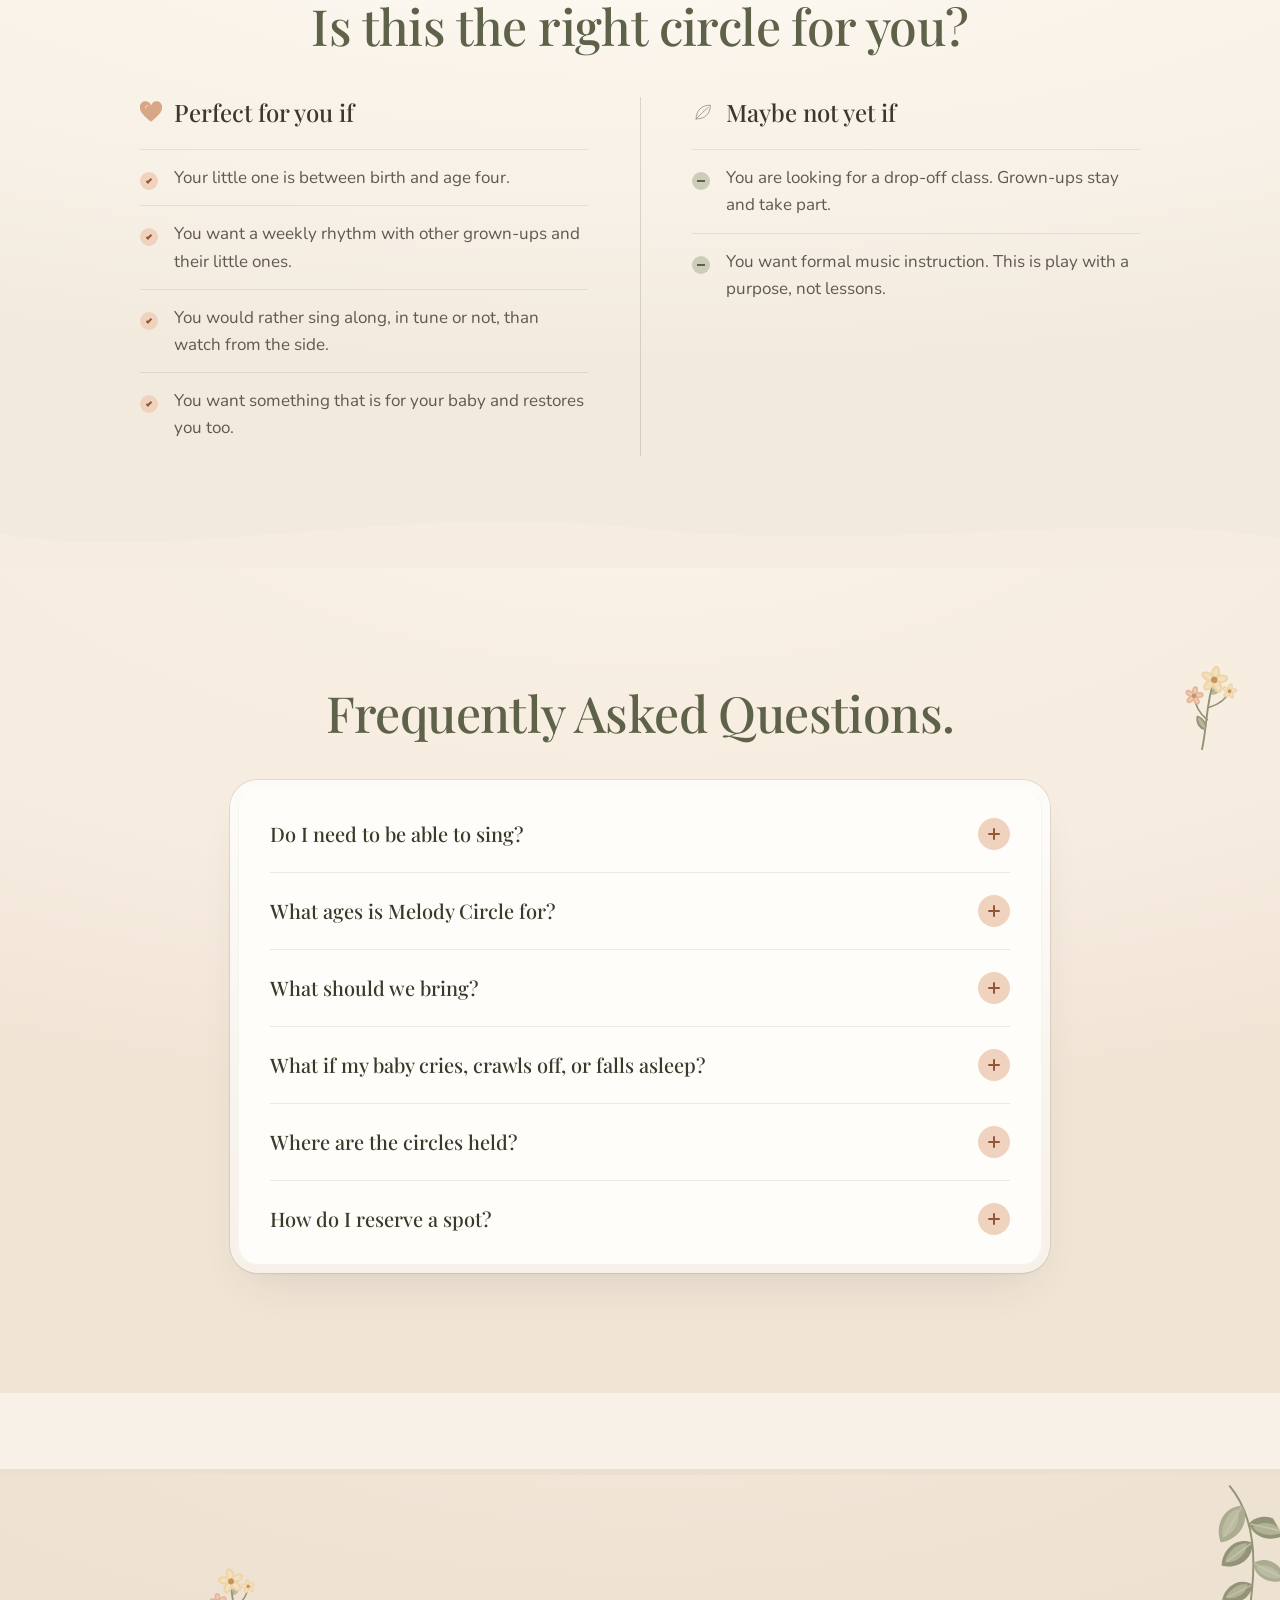
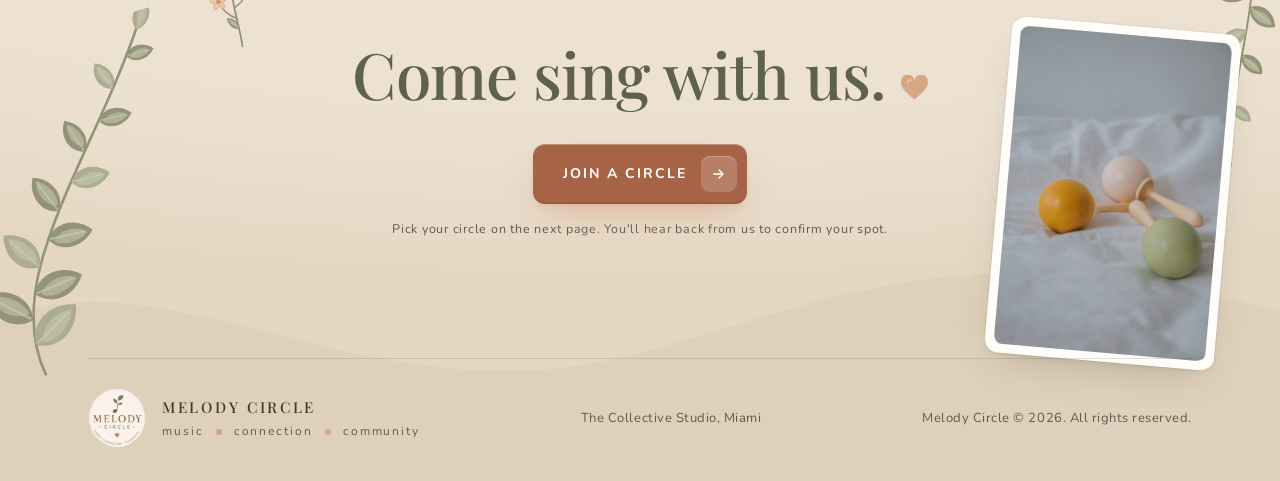
==== commit 906ef229: "Hub logo and Home go to hub.melodycirclemiami.com; homepage venue and ages match the hub Co-Authored" ====
--- a/index.html
+++ b/index.html
@@ -3,8 +3,8 @@
 <head>
 <meta charset="utf-8">
 <meta name="viewport" content="width=device-width, initial-scale=1, viewport-fit=cover">
-<title>Melody Circle | Music and movement for babies 6 to 18 months</title>
-<meta name="description" content="Melody Circle is a cozy music and movement class for babies 6 to 18 months and their grown-ups. Songs, scarves, shakers, movement and bonding, weekly at Oakleaf Studio.">
+<title>Melody Circle | Music and movement for little ones, birth to age four</title>
+<meta name="description" content="Melody Circle is a cozy music and movement class for children from birth to age four and their grown-ups. Songs, scarves, shakers, movement and bonding at The Collective Studio, Miami.">
 <meta property="og:title" content="Melody Circle: music, connection, community">
 <meta property="og:description" content="A music and movement experience for little ones and their grown-ups. Join an upcoming circle.">
 <meta property="og:image" content="assets/hero.jpg">
@@ -161,7 +161,7 @@
       <p class="lead fade-in" style="--i:3">A music and movement experience for <b>little ones and their grown-ups.</b></p>
       <div class="cta-row fade-in" style="--i:4">
         <a class="btn lg" href="https://hub.melodycirclemiami.com/hub-page"><span>Join a Circle</span><span class="ico" aria-hidden="true"><svg><use href="#ic-arrow"/></svg></span></a>
-        <p class="risk"><span data-sessions>Weekly</span> sessions at Oakleaf Studio. Babies 6 to 18 months. No musical experience needed.</p>
+        <p class="risk">Circles at The Collective Studio, Miami. Birth through age four. No musical experience needed.</p>
         <span class="deco d-hero-flourish" aria-hidden="true"><svg><use href="#mc-flourish"/></svg></span>
       </div>
     </div>
@@ -188,7 +188,7 @@
   <span class="deco d-about-sprig float soft" style="--r:22deg; --dur:10s" aria-hidden="true"><svg><use href="#mc-sprig"/></svg></span>
   <div class="col">
     <h2 class="h2 display" id="about-h" data-reveal><span class="br">Little moments.</span><span class="br">Big connection.<i class="heart"><svg aria-hidden="true"><use href="#mc-heart"/></svg></i></span></h2>
-    <p class="p" data-reveal style="--i:1">Melody Circle is a cozy music and movement class designed for babies 6 to 18 months and their grown-ups. Through songs, movement, and play, we build connection, spark joy, and support your little one's growth.</p>
+    <p class="p" data-reveal style="--i:1">Melody Circle is a cozy music and movement class designed for children from birth to age four and their grown-ups. Through songs, movement, and play, we build connection, spark joy, and support your little one's growth.</p>
     <p class="pull" data-reveal style="--i:2">It isn't a music lesson. It's time for the two of you.</p>
 
     <div class="beats-head" data-reveal><p class="eyebrow center">How a circle works</p></div>
@@ -221,7 +221,7 @@
   <div class="col band-grid">
     <div data-reveal>
       <h2 class="h2 display" id="band-h">Made for little music lovers<i class="heart"><svg aria-hidden="true"><use href="#mc-heart"/></svg></i></h2>
-      <p class="age">6 to 18 months</p>
+      <p class="age">Birth to age four</p>
     </div>
     <div class="band-rule" aria-hidden="true"></div>
     <div data-reveal style="--i:1">
@@ -256,7 +256,7 @@
       <div class="fit-col yes" data-reveal>
         <h3 class="h3"><svg style="color:var(--peach)" aria-hidden="true"><use href="#mc-heart"/></svg>Perfect for you if</h3>
         <ul>
-          <li>Your baby is between 6 and 18 months.</li>
+          <li>Your little one is between birth and age four.</li>
           <li>You want a weekly rhythm with other grown-ups and their little ones.</li>
           <li>You would rather sing along, in tune or not, than watch from the side.</li>
           <li>You want something that is for your baby and restores you too.</li>
@@ -266,8 +266,7 @@
       <div class="fit-col no" data-reveal style="--i:1">
         <h3 class="h3"><svg style="color:var(--sage); fill:none; stroke:currentColor; stroke-width:1.8; stroke-linecap:round; stroke-linejoin:round" aria-hidden="true"><use href="#ic-leaf"/></svg>Maybe not yet if</h3>
         <ul>
-          <li>Your baby is under 6 months. The songs and movement are built for sitting, reaching, and early crawling.</li>
-          <li>You are looking for a drop-off class. Grown-ups stay and take part.</li>
+                    <li>You are looking for a drop-off class. Grown-ups stay and take part.</li>
           <li>You want formal music instruction. This is play with a purpose, not lessons.</li>
         </ul>
       </div>
@@ -284,10 +283,10 @@
     <div class="bezel" data-reveal style="--i:1">
       <div class="core">
         <div class="faq-item"><button class="faq-q" type="button" aria-expanded="false"><span>Do I need to be able to sing?</span><span class="pm" aria-hidden="true"></span></button><div class="faq-a"><div><p>No. Your voice is your baby's favorite sound, in tune or not. The songs are simple and repeat every week, so by the second circle you will know them by heart.</p></div></div></div>
-        <div class="faq-item"><button class="faq-q" type="button" aria-expanded="false"><span>What ages is Melody Circle for?</span><span class="pm" aria-hidden="true"></span></button><div class="faq-a"><div><p>Babies from 6 to 18 months, together with a parent or grown-up who stays for the whole circle and takes part.</p></div></div></div>
+        <div class="faq-item"><button class="faq-q" type="button" aria-expanded="false"><span>What ages is Melody Circle for?</span><span class="pm" aria-hidden="true"></span></button><div class="faq-a"><div><p>Children from birth through age four, together with a parent or grown-up who stays for the whole circle and takes part.</p></div></div></div>
         <div class="faq-item"><button class="faq-q" type="button" aria-expanded="false"><span>What should we bring?</span><span class="pm" aria-hidden="true"></span></button><div class="faq-a"><div><p>Just the two of you, dressed to sit on the floor. Scarves, shakers and the songs are part of every circle.</p></div></div></div>
         <div class="faq-item"><button class="faq-q" type="button" aria-expanded="false"><span>What if my baby cries, crawls off, or falls asleep?</span><span class="pm" aria-hidden="true"></span></button><div class="faq-a"><div><p>That is part of every circle. Babies wander, feed, and nap. Follow your little one. The songs carry on, and they drift back when they are ready.</p></div></div></div>
-        <div class="faq-item"><button class="faq-q" type="button" aria-expanded="false"><span>Where are the circles held?</span><span class="pm" aria-hidden="true"></span></button><div class="faq-a"><div><p>At Oakleaf Studio. Choose the day and time that suits your week from the upcoming circles above.</p></div></div></div>
+        <div class="faq-item"><button class="faq-q" type="button" aria-expanded="false"><span>Where are the circles held?</span><span class="pm" aria-hidden="true"></span></button><div class="faq-a"><div><p>At The Collective Studio, Miami. See the dates and times on the Melody Circle hub.</p></div></div></div>
         <div class="faq-item"><button class="faq-q" type="button" aria-expanded="false"><span>How do I reserve a spot?</span><span class="pm" aria-hidden="true"></span></button><div class="faq-a"><div><p>Pick a circle, tell us about you and your little one, and reserve your spot. You will hear back from us to confirm the details of your first session.</p></div></div></div>
       </div>
     </div>
@@ -315,7 +314,7 @@
         <div class="roundel" aria-hidden="true"><svg><use href="#mc-roundel"/></svg></div>
         <div><span class="brand">Melody Circle</span><p class="tagline"><span>music</span><i></i><span>connection</span><i></i><span>community</span></p></div>
       </div>
-      <p>Oakleaf Studio</p>
+      <p>The Collective Studio, Miami</p>
       <p>Melody Circle © 2026. All rights reserved.</p>
     </footer>
   </div>
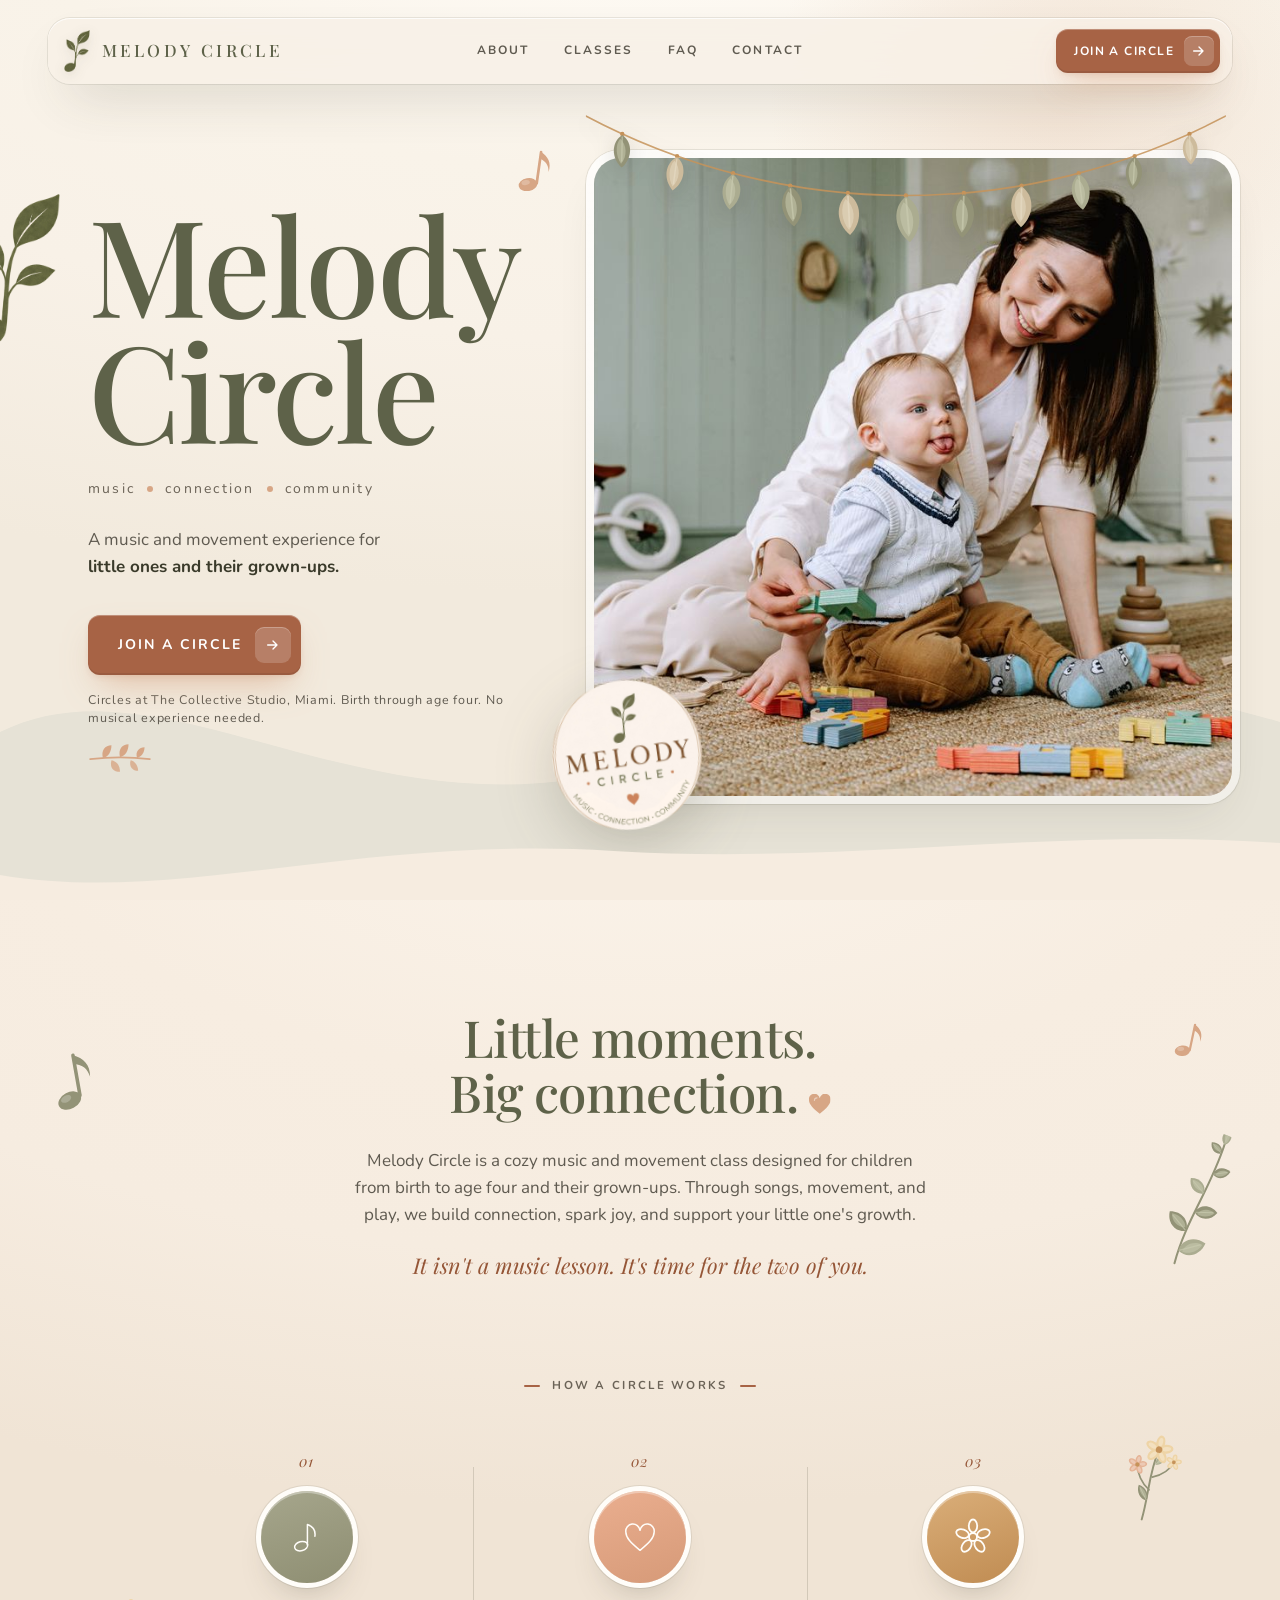
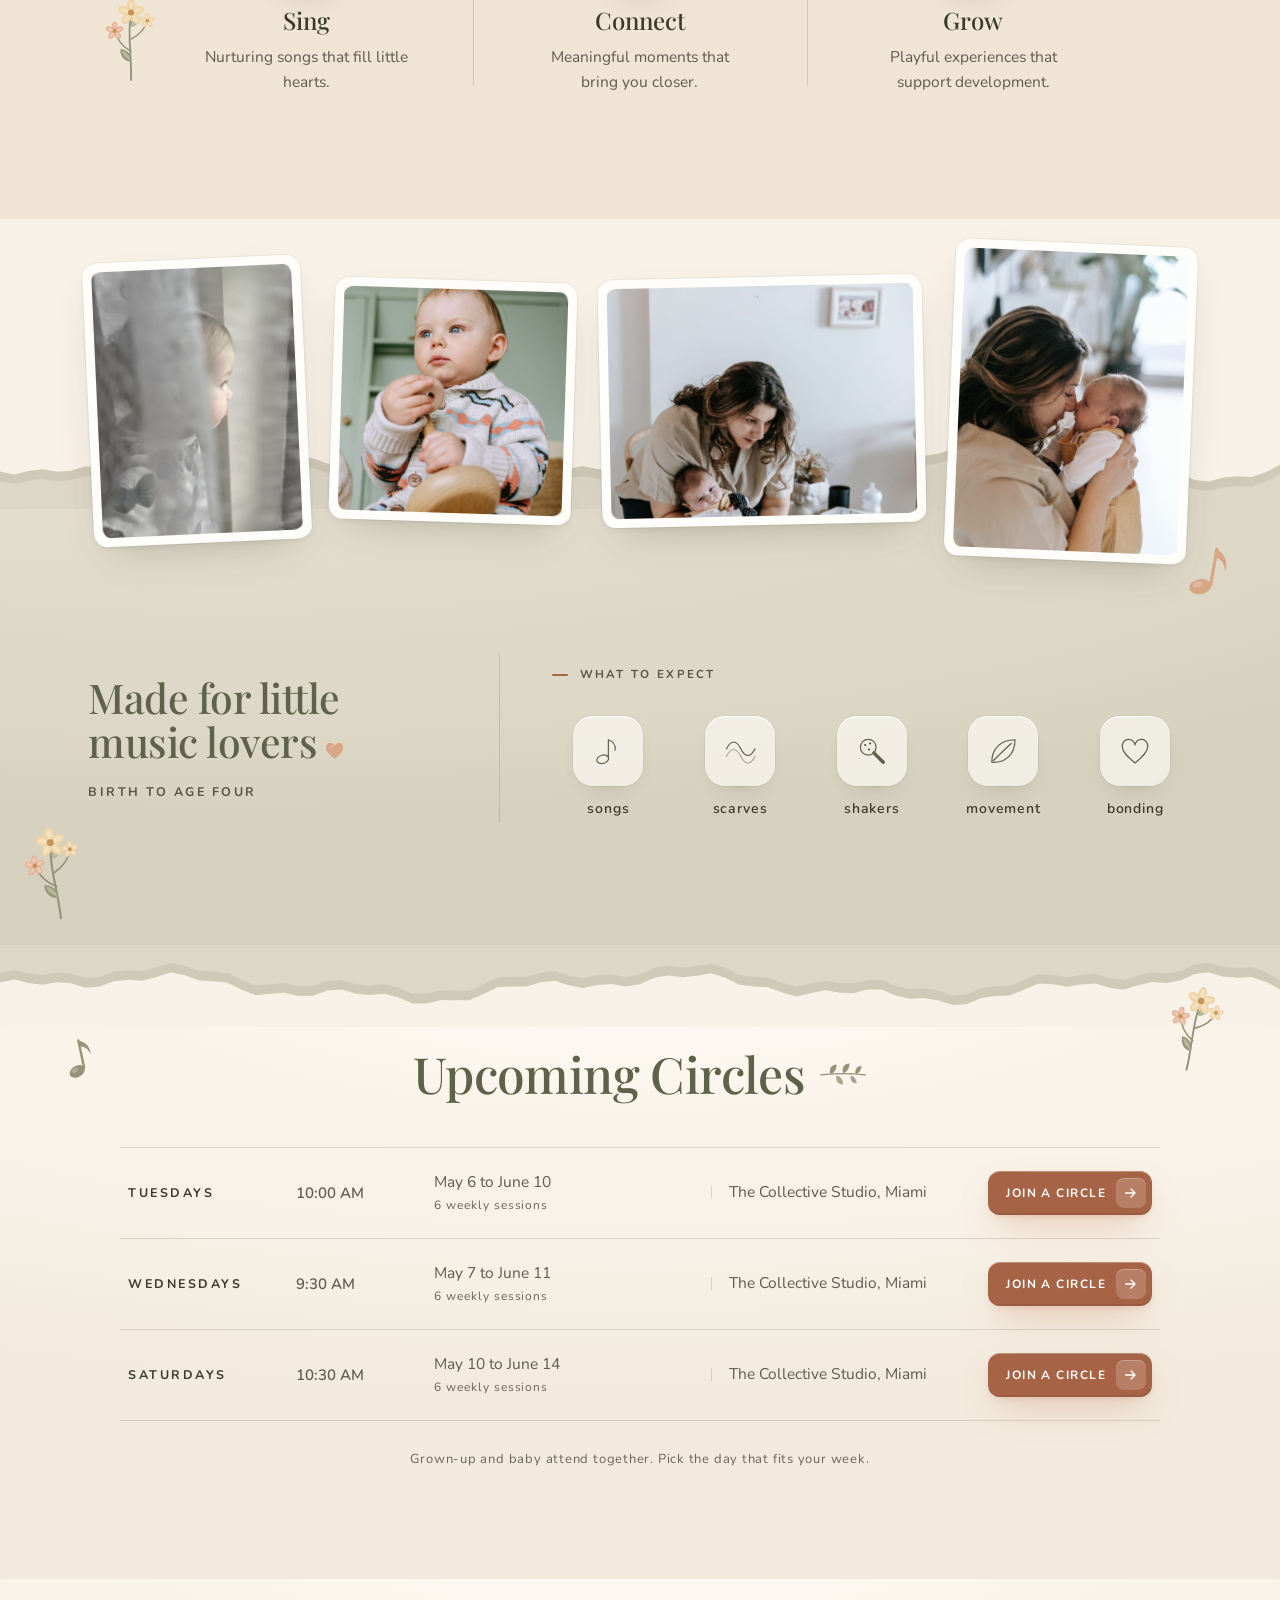
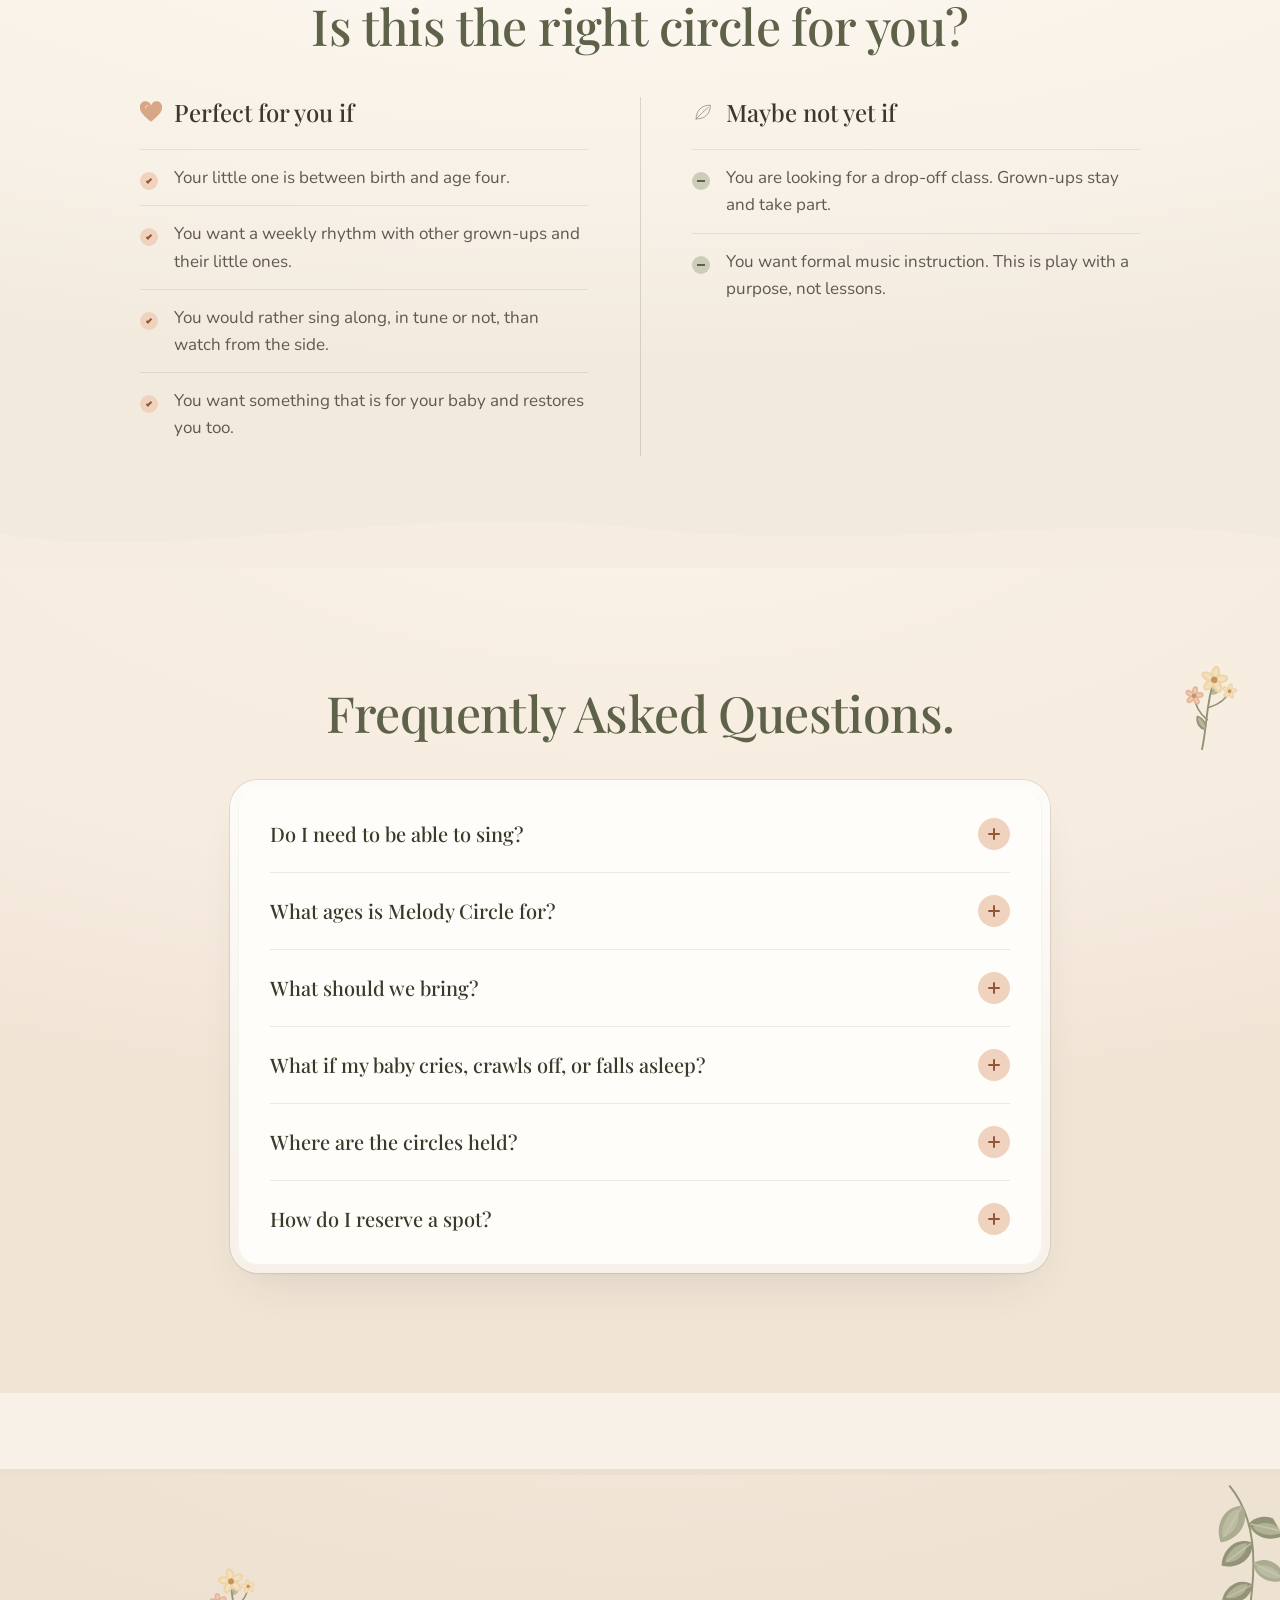
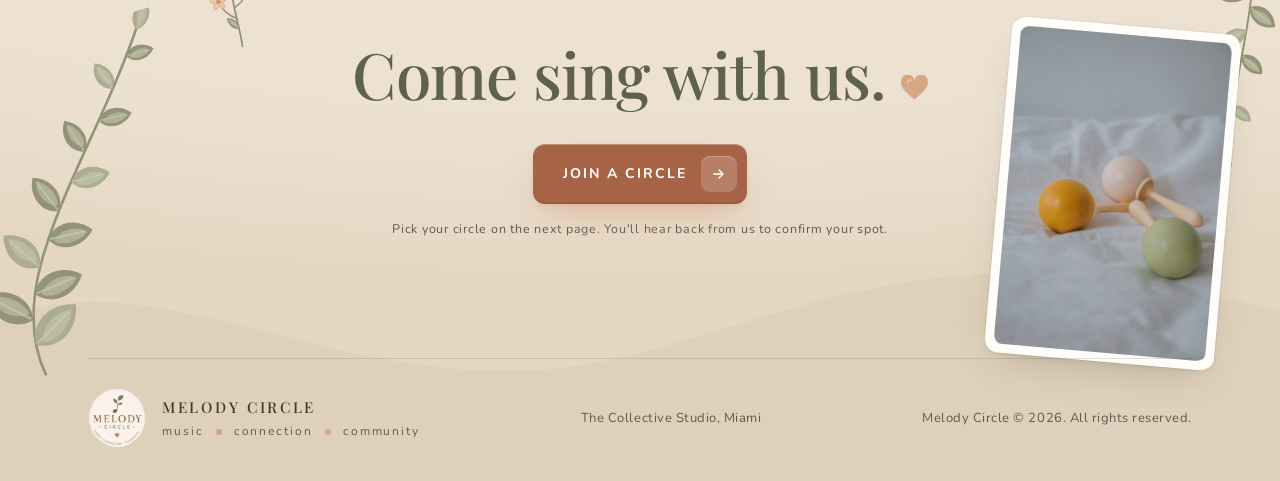
==== commit 8e6783a5: "GitHub preview pages redirect to the live GHL hub unless ?preview Co-Authored-By: Claude Opus 5 <nor" ====
--- a/index.html
+++ b/index.html
@@ -2,6 +2,7 @@
 <html lang="en">
 <head>
 <meta charset="utf-8">
+<script>/* Live site is GHL. Anyone landing on this GitHub preview goes to the hub; add ?preview to view it here. */if(!/[?&]preview/.test(location.search)&&!/localhost|127\.0\.0\.1|^file/.test(location.href))location.replace("https://hub.melodycirclemiami.com/"+location.hash);</script>
 <meta name="viewport" content="width=device-width, initial-scale=1, viewport-fit=cover">
 <title>Melody Circle | Music and movement for little ones, birth to age four</title>
 <meta name="description" content="Melody Circle is a cozy music and movement class for children from birth to age four and their grown-ups. Songs, scarves, shakers, movement and bonding at The Collective Studio, Miami.">
